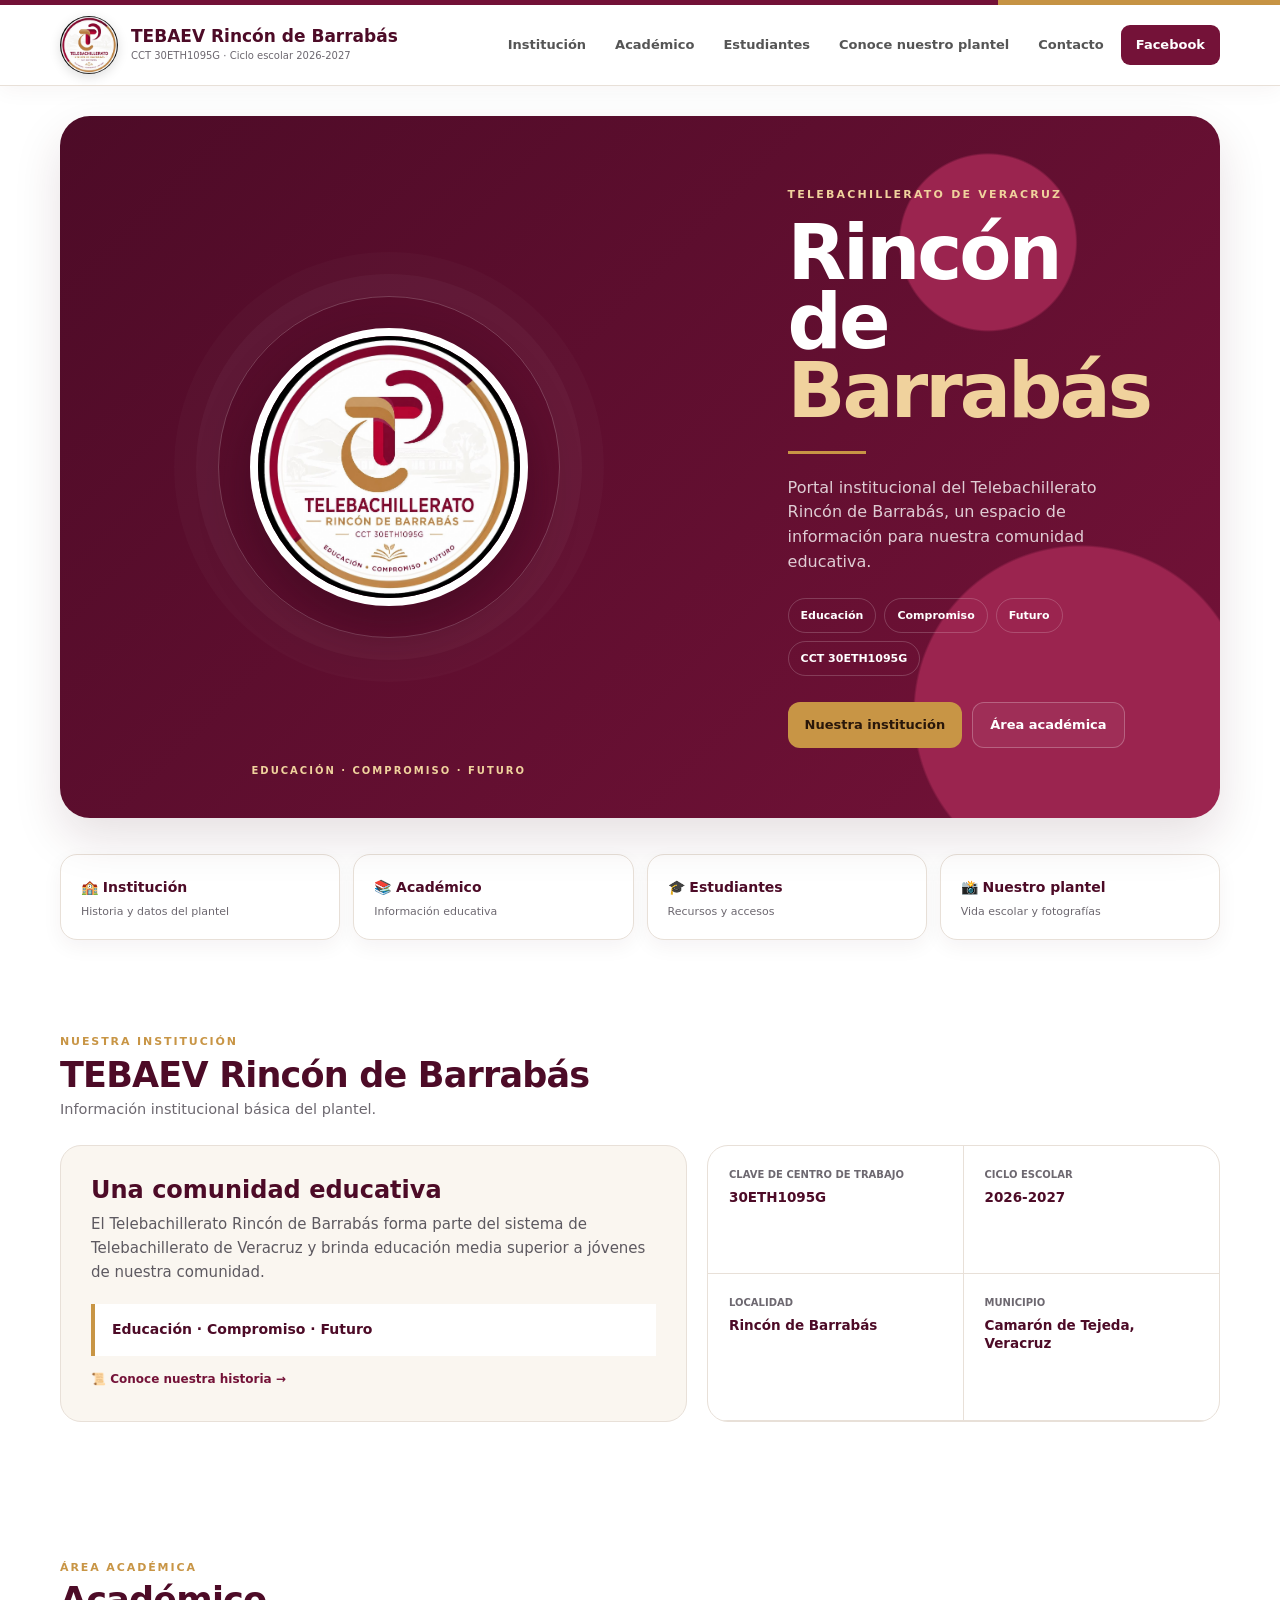
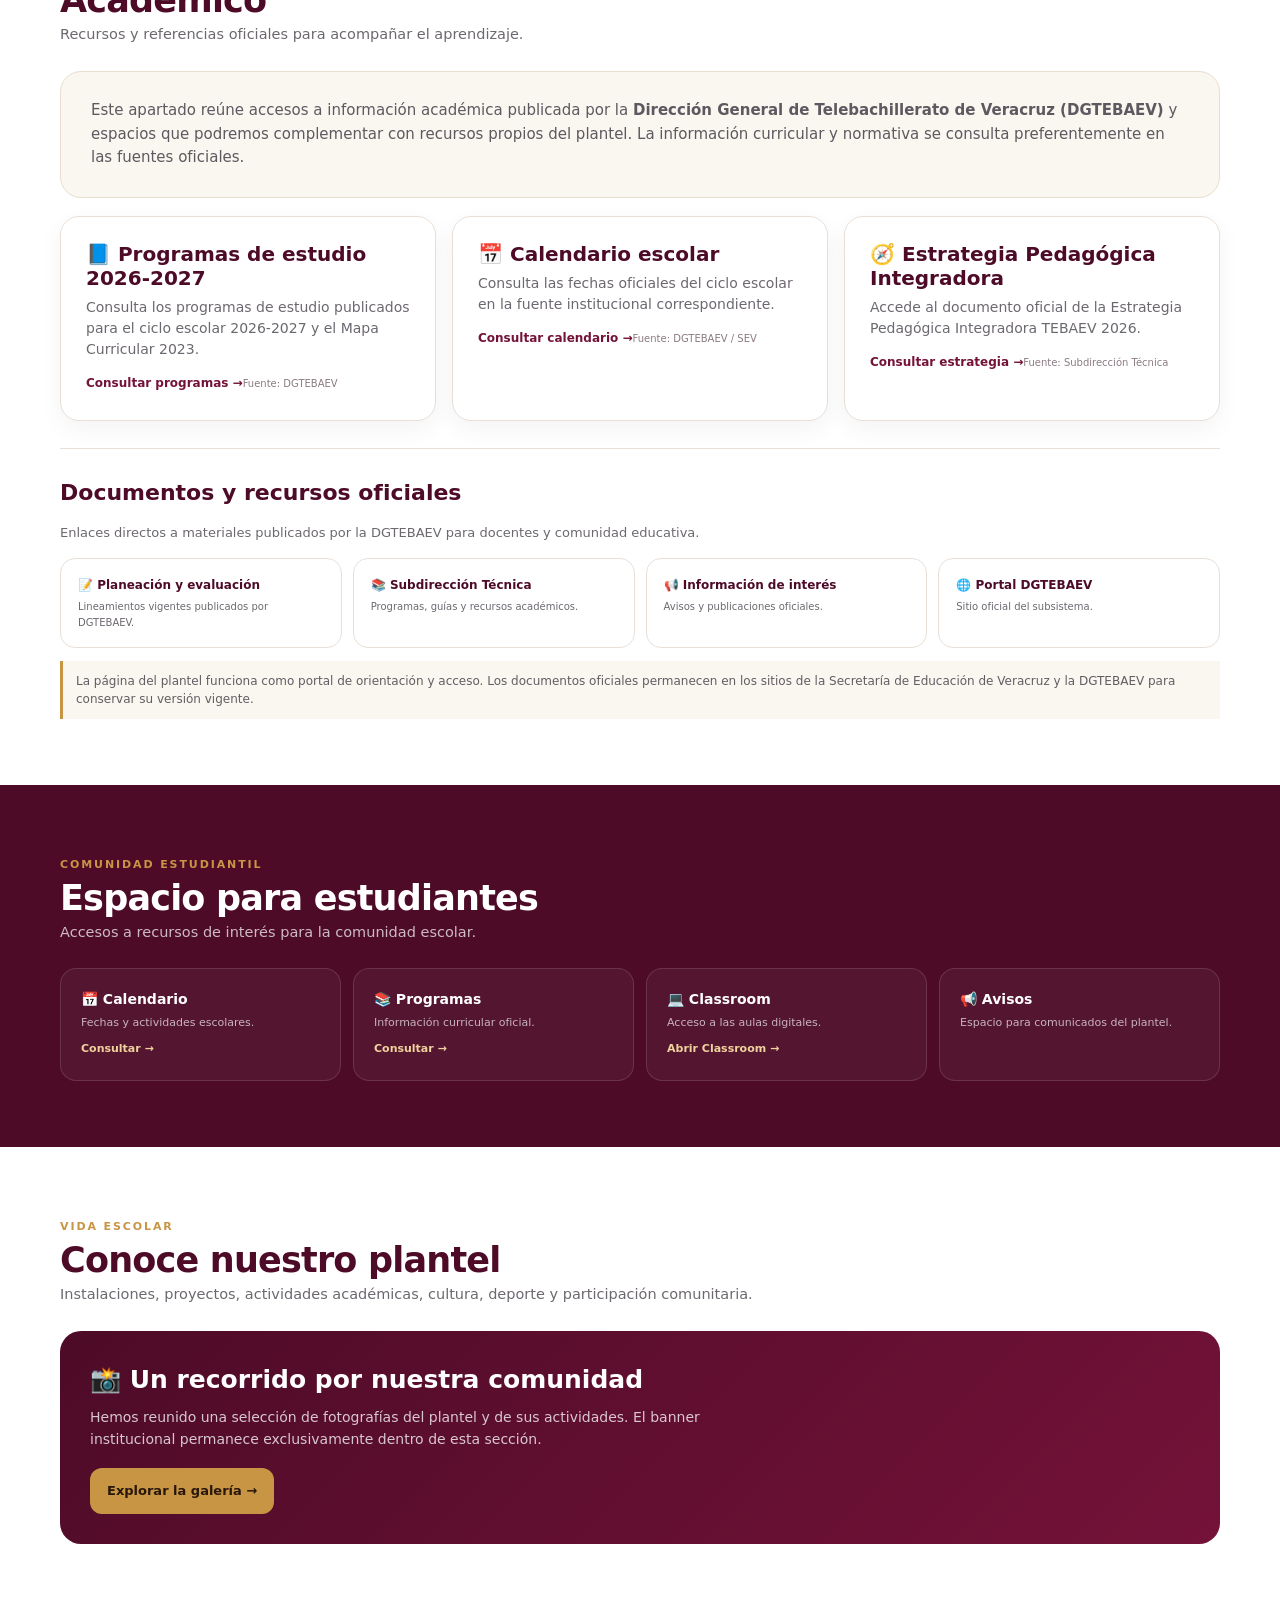
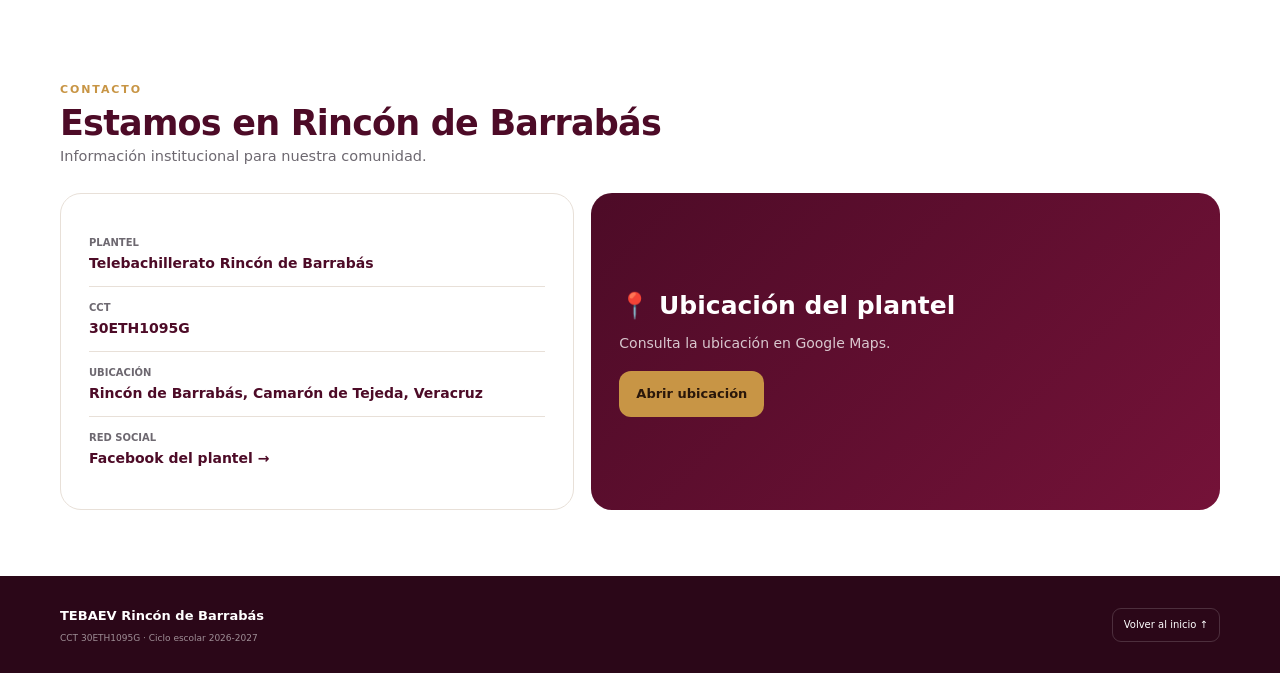
==== index.html @ b9f9675c "Hacer visible y accesible la sección Nuestra historia" ====
<!doctype html><html lang="es"><head><meta charset="utf-8"><meta name="viewport" content="width=device-width,initial-scale=1,viewport-fit=cover"><meta name="theme-color" content="#741238"><meta name="description" content="Portal institucional del Telebachillerato Rincón de Barrabás, CCT 30ETH1095G. Ciclo escolar 2026-2027."><title>TEBAEV Rincón de Barrabás | Portal institucional</title><style>:root{--v:#741238;--v2:#4d0b27;--g:#c89545;--c:#faf6f0;--t:#29262b;--m:#6d6870;--b:#e8e0d8;--s:0 16px 40px rgba(62,12,34,.1)}*{box-sizing:border-box}html{scroll-behavior:smooth}body{margin:0;font-family:system-ui,-apple-system,"Segoe UI",Arial,sans-serif;color:var(--t);line-height:1.55;background:#fff}a{text-decoration:none;color:inherit}.top{height:5px;background:linear-gradient(90deg,var(--v) 0 78%,var(--g) 78%)}.wrap{width:min(1160px,calc(100% - 36px));margin:auto}header{position:sticky;top:0;z-index:20;background:#fffffff7;backdrop-filter:blur(12px);border-bottom:1px solid var(--b)}.nav{min-height:76px;display:flex;align-items:center;justify-content:space-between;gap:18px}.brand{display:flex;align-items:center;gap:12px}.brand img{width:55px;height:55px;border-radius:50%;object-fit:cover;box-shadow:0 3px 12px #0002}.brand strong{display:block;color:var(--v2);font-size:16px}.brand small{display:block;color:var(--m);font-size:9px}.menu{display:flex;gap:4px;align-items:center}.menu a{padding:9px 11px;border-radius:9px;font-size:12px;font-weight:800;color:#555}.menu a:hover{background:#f6eaf0;color:var(--v)}.menu .fb{background:var(--v);color:#fff}.hamb{display:none;border:0;background:#f6eaf0;color:var(--v);border-radius:10px;padding:8px 11px;font-size:21px}.hero{padding:28px 0 20px}.heroBox{min-height:520px;border-radius:28px;overflow:hidden;box-shadow:var(--s);background:radial-gradient(circle at 80% 18%,#9b244f 0 8%,transparent 8.2%),radial-gradient(circle at 88% 85%,#9b244f 0 14%,transparent 14.2%),linear-gradient(135deg,var(--v2),var(--v));position:relative;display:grid;grid-template-columns:1.15fr .85fr}.copy{padding:clamp(34px,6vw,72px);display:flex;flex-direction:column;justify-content:center;color:#fff}.eyebrow{color:#f0d29d;font-size:10px;font-weight:900;letter-spacing:2px;text-transform:uppercase}.copy h1{font-size:clamp(48px,6.5vw,78px);line-height:.9;letter-spacing:-3px;margin:14px 0}.copy h1 span{display:block;color:#f0d29d}.line{width:76px;height:3px;background:var(--g);margin:8px 0 21px}.copy p{max-width:490px;color:#ffffffc9;font-size:15px;margin:0}.meta{display:flex;flex-wrap:wrap;gap:7px;margin-top:22px}.meta span{padding:7px 10px;border:1px solid #ffffff30;border-radius:999px;font-size:10px;font-weight:800}.actions{display:flex;gap:9px;flex-wrap:wrap;margin-top:25px}.btn{display:inline-flex;align-items:center;justify-content:center;min-height:44px;padding:0 15px;border-radius:11px;font-size:12px;font-weight:900}.gold{background:var(--g);color:#29170a}.light{border:1px solid #ffffff40;background:#ffffff0c;color:#fff}.heroMark{display:flex;align-items:center;justify-content:center;position:relative}.heroMark:before{content:"";position:absolute;width:330px;height:330px;border:1px solid #ffffff35;border-radius:50%;box-shadow:0 0 0 22px #ffffff08,0 0 0 44px #ffffff05}.heroMark img{position:relative;width:min(290px,62%);aspect-ratio:1;border-radius:50%;object-fit:cover;box-shadow:0 20px 50px #26041466;border:8px solid #fff}.markText{position:absolute;bottom:45px;right:45px;color:#f0d29d;font-size:9px;font-weight:900;letter-spacing:1.8px;text-transform:uppercase}.quick{padding:12px 0 20px}.quickGrid{display:grid;grid-template-columns:repeat(4,1fr);gap:12px}.quickCard{padding:18px;border:1px solid var(--b);border-radius:16px;background:#fff;box-shadow:0 7px 20px #3c0f230d}.quickCard b{color:var(--v2);font-size:13px}.quickCard p{margin:3px 0 0;color:var(--m);font-size:10px}section.content{padding:62px 0}.kicker{color:var(--g);font-size:10px;font-weight:900;letter-spacing:1.6px;text-transform:uppercase}.head h2{margin:4px 0;color:var(--v2);font-size:32px}.head p{margin:0;color:var(--m);font-size:13px}.institution{display:grid;grid-template-columns:1.1fr .9fr;gap:18px;margin-top:22px}.panel{padding:27px;border:1px solid var(--b);border-radius:20px;background:var(--c)}.panel h3{margin:0 0 8px;color:var(--v2);font-size:22px}.panel p{margin:0;color:#5d5960;font-size:14px}.quote{margin-top:18px;padding:14px 16px;border-left:4px solid var(--g);background:#fff;color:var(--v2);font-weight:800;font-size:13px}.data{display:grid;grid-template-columns:1fr 1fr;background:#fff;border:1px solid var(--b);border-radius:20px;overflow:hidden}.data div{padding:19px;border-bottom:1px solid var(--b)}.data div:nth-child(odd){border-right:1px solid var(--b)}.data small{display:block;color:var(--m);font-size:9px;font-weight:900;text-transform:uppercase}.data strong{display:block;color:var(--v2);font-size:12px;margin-top:4px}.academicIntro{margin-top:22px;padding:24px 27px;border-radius:20px;background:var(--c);border:1px solid #eadfce}.academicIntro p{margin:0;color:#5d5960;font-size:14px}.cards{display:grid;grid-template-columns:repeat(3,1fr);gap:14px;margin-top:16px}.card{padding:23px;border:1px solid var(--b);border-radius:18px;background:#fff;box-shadow:0 8px 25px #3c0f230d}.card h3{margin:0 0 7px;color:var(--v2);font-size:18px}.card p{margin:0;color:var(--m);font-size:13px}.link{display:inline-block;margin-top:13px;color:var(--v);font-size:11px;font-weight:900}.source{display:inline-block;margin-top:9px;color:#8b7a83;font-size:9px}.official{border-top:1px solid var(--b);margin-top:24px;padding-top:24px}.official h3{margin:0;color:var(--v2);font-size:20px}.official p{color:var(--m);font-size:12px}.officialGrid{display:grid;grid-template-columns:repeat(4,1fr);gap:10px;margin-top:14px}.official a{padding:16px;border:1px solid var(--b);border-radius:14px;background:#fff;font-size:11px;font-weight:900;color:var(--v2)}.official a span{display:block;color:var(--m);font-size:9px;font-weight:500;margin-top:4px}.students{background:var(--v2);color:#fff}.students .head h2{color:#fff}.students .head p{color:#ffffffb8}.studentGrid{display:grid;grid-template-columns:repeat(4,1fr);gap:10px;margin-top:22px}.studentCard{padding:18px;border:1px solid #ffffff20;border-radius:15px;background:#ffffff0b}.studentCard strong{display:block;font-size:13px}.studentCard span{display:block;color:#ffffffad;font-size:10px;margin-top:4px}.studentCard a{display:inline-block;margin-top:10px;color:#f0d29d;font-size:10px;font-weight:900}.galleryPreview{margin-top:22px;padding:27px;border-radius:20px;background:linear-gradient(135deg,var(--v2),var(--v));color:#fff}.galleryPreview h3{margin:0 0 8px;font-size:23px}.galleryPreview p{margin:0;color:#ffffffc4;font-size:13px;max-width:680px}.galleryPreview .btn{margin-top:17px}.contact{display:grid;grid-template-columns:.9fr 1.1fr;gap:15px;margin-top:22px}.contactCard{padding:25px;border:1px solid var(--b);border-radius:20px}.row{padding:12px 0;border-bottom:1px solid var(--b)}.row:last-child{border:0}.row small{display:block;color:var(--m);font-size:9px;font-weight:900;text-transform:uppercase}.row strong{display:block;color:var(--v2);font-size:13px;margin-top:3px}.map{padding:25px;border-radius:20px;background:linear-gradient(135deg,var(--v2),var(--v));color:#fff;display:flex;flex-direction:column;justify-content:center}.map h3{margin:0 0 7px;font-size:23px}.map p{margin:0;color:#ffffffc4;font-size:13px}.map .btn{margin-top:17px;align-self:flex-start}.note{margin-top:13px;padding:11px 13px;border-left:3px solid var(--g);background:var(--c);color:#625d63;font-size:11px}footer{background:#2b0718;color:#fff;padding:27px 0}.foot{display:flex;justify-content:space-between;align-items:center}.foot strong{font-size:13px}.foot small{display:block;color:#ffffff8c;font-size:9px;margin-top:4px}.foot a{border:1px solid #ffffff29;border-radius:9px;padding:8px 11px;font-size:10px}@media(max-width:850px){.menu{display:none;position:absolute;left:18px;right:18px;top:70px;flex-direction:column;align-items:stretch;background:#fff;border:1px solid var(--b);border-radius:14px;padding:7px;box-shadow:var(--s)}.menu.open{display:flex}.menu .fb{text-align:center}.hamb{display:block}.heroBox{grid-template-columns:1fr}.heroMark{min-height:210px;order:-1}.heroMark:before{width:210px;height:210px}.heroMark img{width:145px;border-width:6px}.markText{bottom:14px;right:24px}.copy{min-height:350px}.quickGrid{grid-template-columns:1fr 1fr}.institution,.contact{grid-template-columns:1fr}.cards{grid-template-columns:1fr 1fr}.officialGrid{grid-template-columns:1fr 1fr}.studentGrid{grid-template-columns:1fr 1fr}}@media(max-width:600px){.wrap{width:calc(100% - 24px)}.nav{min-height:64px}.brand{gap:9px}.brand img{width:42px;height:42px}.brand strong{font-size:13px}.brand small{font-size:8px}.hamb{padding:7px 10px;font-size:20px}.hero{padding:14px 0 12px}.heroBox{min-height:0;border-radius:19px;display:flex;flex-direction:column}.heroMark{min-height:178px;flex:0 0 178px}.heroMark:before{width:165px;height:165px;box-shadow:0 0 0 14px #ffffff08,0 0 0 28px #ffffff05}.heroMark img{width:125px;border-width:5px;box-shadow:0 12px 30px #26041466}.markText{bottom:10px;right:0;left:0;text-align:center;font-size:8px;letter-spacing:1.5px}.copy{padding:25px 22px 24px;min-height:0}.eyebrow{font-size:8px;letter-spacing:1.5px}.copy h1{font-size:40px;line-height:.92;letter-spacing:-1.8px;margin:10px 0 12px}.line{width:62px;height:2px;margin:4px 0 15px}.copy p{font-size:12px;line-height:1.55}.meta{gap:6px;margin-top:15px}.meta span{padding:6px 8px;font-size:9px}.actions{display:grid;grid-template-columns:1fr 1fr;gap:7px;margin-top:17px}.btn{min-height:40px;padding:0 9px;font-size:10px;text-align:center}.quick{padding:10px 0 16px}.quickGrid{grid-template-columns:1fr 1fr;gap:8px}.quickCard{padding:13px 11px;border-radius:13px}.quickCard b{font-size:11px}.quickCard p{font-size:9px}.head h2{font-size:27px;line-height:1.1}.head p{font-size:12px}.content{padding:42px 0!important}.panel{padding:21px}.data{grid-template-columns:1fr}.data div{padding:14px}.data div:nth-child(odd){border-right:0}.cards,.officialGrid,.studentGrid{grid-template-columns:1fr}.card{padding:19px}.official{margin-top:20px;padding-top:20px}.official a{padding:14px}.galleryPreview,.map{padding:21px}.galleryPreview h3,.map h3{font-size:20px}.contactCard{padding:20px}.foot{display:block;text-align:center}.foot a{display:inline-block;margin-top:12px}.note{font-size:10px}}@media(max-width:370px){.copy h1{font-size:36px}.heroMark{min-height:165px;flex-basis:165px}.heroMark img{width:115px}.actions{grid-template-columns:1fr}.quickGrid{grid-template-columns:1fr}.brand strong{font-size:12px}}</style><link rel="stylesheet" href="./assets/mobile-home.css?v=20260827"></head><body><div class="top"></div><header><div class="wrap nav"><a class="brand" href="#inicio"><img src="./Logo%20Tebaev%20RdB.jpg" alt="Logotipo del TEBAEV Rincón de Barrabás"><div><strong>TEBAEV Rincón de Barrabás</strong><small>CCT 30ETH1095G · Ciclo escolar 2026-2027</small></div></a><button class="hamb" id="hamb" aria-label="Abrir menú" aria-expanded="false">☰</button><nav class="menu" id="menu"><a href="./institucion.html">Institución</a><a href="#academico">Académico</a><a href="#estudiantes">Estudiantes</a><a href="./conoce.html">Conoce nuestro plantel</a><a href="#contacto">Contacto</a><a class="fb" href="https://www.facebook.com/profile.php?id=100013613138056" target="_blank" rel="noopener">Facebook</a></nav></div></header><main id="inicio"><section class="hero"><div class="wrap"><div class="heroBox"><div class="heroMark"><img src="./Logo%20Tebaev%20RdB.jpg" alt="Logotipo del Telebachillerato Rincón de Barrabás"><div class="markText">Educación · Compromiso · Futuro</div></div><div class="copy"><div class="eyebrow">Telebachillerato de Veracruz</div><h1>Rincón de <span>Barrabás</span></h1><div class="line"></div><p>Portal institucional del Telebachillerato Rincón de Barrabás, un espacio de información para nuestra comunidad educativa.</p><div class="meta"><span>Educación</span><span>Compromiso</span><span>Futuro</span><span>CCT 30ETH1095G</span></div><div class="actions"><a class="btn gold" href="./institucion.html">Nuestra institución</a><a class="btn light" href="#academico">Área académica</a></div></div></div></div></section><section class="quick"><div class="wrap"><div class="quickGrid"><a class="quickCard" href="./institucion.html"><b>🏫 Institución</b><p>Historia y datos del plantel</p></a><a class="quickCard" href="#academico"><b>📚 Académico</b><p>Información educativa</p></a><a class="quickCard" href="#estudiantes"><b>🎓 Estudiantes</b><p>Recursos y accesos</p></a><a class="quickCard" href="./conoce.html"><b>📸 Nuestro plantel</b><p>Vida escolar y fotografías</p></a></div></div></section><section class="content" id="institucion"><div class="wrap"><div class="head"><span class="kicker">Nuestra institución</span><h2>TEBAEV Rincón de Barrabás</h2><p>Información institucional básica del plantel.</p></div><div class="institution"><div class="panel"><h3>Una comunidad educativa</h3><p>El Telebachillerato Rincón de Barrabás forma parte del sistema de Telebachillerato de Veracruz y brinda educación media superior a jóvenes de nuestra comunidad.</p><div class="quote">Educación · Compromiso · Futuro</div><a class="link" href="./historia.html">📜 Conoce nuestra historia →</a></div><div class="data"><div><small>Clave de centro de trabajo</small><strong>30ETH1095G</strong></div><div><small>Ciclo escolar</small><strong>2026-2027</strong></div><div><small>Localidad</small><strong>Rincón de Barrabás</strong></div><div><small>Municipio</small><strong>Camarón de Tejeda, Veracruz</strong></div></div></div></div></section><section class="content" id="academico"><div class="wrap"><div class="head"><span class="kicker">Área académica</span><h2>Académico</h2><p>Recursos y referencias oficiales para acompañar el aprendizaje.</p></div><div class="academicIntro"><p>Este apartado reúne accesos a información académica publicada por la <strong>Dirección General de Telebachillerato de Veracruz (DGTEBAEV)</strong> y espacios que podremos complementar con recursos propios del plantel. La información curricular y normativa se consulta preferentemente en las fuentes oficiales.</p></div><div class="cards"><article class="card"><h3>📘 Programas de estudio 2026-2027</h3><p>Consulta los programas de estudio publicados para el ciclo escolar 2026-2027 y el Mapa Curricular 2023.</p><a class="link" href="https://www.sev.gob.mx/tebaev/programas/" target="_blank" rel="noopener">Consultar programas →</a><small class="source">Fuente: DGTEBAEV</small></article><article class="card"><h3>📅 Calendario escolar</h3><p>Consulta las fechas oficiales del ciclo escolar en la fuente institucional correspondiente.</p><a class="link" href="https://www.sev.gob.mx/tebaev/de_interes/calendario-escolar/" target="_blank" rel="noopener">Consultar calendario →</a><small class="source">Fuente: DGTEBAEV / SEV</small></article><article class="card"><h3>🧭 Estrategia Pedagógica Integradora</h3><p>Accede al documento oficial de la Estrategia Pedagógica Integradora TEBAEV 2026.</p><a class="link" href="https://www.sev.gob.mx/tebaev/estrategia-integradora-tebaev2026/" target="_blank" rel="noopener">Consultar estrategia →</a><small class="source">Fuente: Subdirección Técnica</small></article></div><div class="official"><h3>Documentos y recursos oficiales</h3><p>Enlaces directos a materiales publicados por la DGTEBAEV para docentes y comunidad educativa.</p><div class="officialGrid"><a href="https://www.sev.gob.mx/tebaev/lineamientos-para-la-planeacion-didactica-y-la-evaluacion-del-aprendizaje/" target="_blank" rel="noopener">📝 Planeación y evaluación<span>Lineamientos vigentes publicados por DGTEBAEV.</span></a><a href="https://www.sev.gob.mx/tebaev/category/subdirecciones/subtecnica/" target="_blank" rel="noopener">📚 Subdirección Técnica<span>Programas, guías y recursos académicos.</span></a><a href="https://www.sev.gob.mx/tebaev/de_interes/" target="_blank" rel="noopener">📢 Información de interés<span>Avisos y publicaciones oficiales.</span></a><a href="https://www.sev.gob.mx/tebaev/" target="_blank" rel="noopener">🌐 Portal DGTEBAEV<span>Sitio oficial del subsistema.</span></a></div></div><div class="note">La página del plantel funciona como portal de orientación y acceso. Los documentos oficiales permanecen en los sitios de la Secretaría de Educación de Veracruz y la DGTEBAEV para conservar su versión vigente.</div></div></section><section class="content students" id="estudiantes"><div class="wrap"><div class="head"><span class="kicker">Comunidad estudiantil</span><h2>Espacio para estudiantes</h2><p>Accesos a recursos de interés para la comunidad escolar.</p></div><div class="studentGrid"><div class="studentCard"><strong>📅 Calendario</strong><span>Fechas y actividades escolares.</span><a href="https://www.sev.gob.mx/tebaev/de_interes/calendario-escolar/" target="_blank" rel="noopener">Consultar →</a></div><div class="studentCard"><strong>📚 Programas</strong><span>Información curricular oficial.</span><a href="https://www.sev.gob.mx/tebaev/programas/" target="_blank" rel="noopener">Consultar →</a></div><div class="studentCard"><strong>💻 Classroom</strong><span>Acceso a las aulas digitales.</span><a href="https://classroom.google.com/" target="_blank" rel="noopener">Abrir Classroom →</a></div><div class="studentCard"><strong>📢 Avisos</strong><span>Espacio para comunicados del plantel.</span></div></div></div></section><section class="content" id="galeria"><div class="wrap"><div class="head"><span class="kicker">Vida escolar</span><h2>Conoce nuestro plantel</h2><p>Instalaciones, proyectos, actividades académicas, cultura, deporte y participación comunitaria.</p></div><div class="galleryPreview"><h3>📸 Un recorrido por nuestra comunidad</h3><p>Hemos reunido una selección de fotografías del plantel y de sus actividades. El banner institucional permanece exclusivamente dentro de esta sección.</p><a class="btn gold" href="./conoce.html">Explorar la galería →</a></div></div></section><section class="content" id="contacto"><div class="wrap"><div class="head"><span class="kicker">Contacto</span><h2>Estamos en Rincón de Barrabás</h2><p>Información institucional para nuestra comunidad.</p></div><div class="contact"><div class="contactCard"><div class="row"><small>Plantel</small><strong>Telebachillerato Rincón de Barrabás</strong></div><div class="row"><small>CCT</small><strong>30ETH1095G</strong></div><div class="row"><small>Ubicación</small><strong>Rincón de Barrabás, Camarón de Tejeda, Veracruz</strong></div><div class="row"><small>Red social</small><strong><a href="https://www.facebook.com/profile.php?id=100013613138056" target="_blank" rel="noopener">Facebook del plantel →</a></strong></div></div><div class="map"><h3>📍 Ubicación del plantel</h3><p>Consulta la ubicación en Google Maps.</p><a class="btn gold" href="https://www.google.com/maps/search/?api=1&query=Telebachillerato%20Rincon%20de%20Barrabas%20Camar%C3%B3n%20de%20Tejeda%20Veracruz" target="_blank" rel="noopener">Abrir ubicación</a></div></div></div></section></main><footer><div class="wrap foot"><div><strong>TEBAEV Rincón de Barrabás</strong><small>CCT 30ETH1095G · Ciclo escolar 2026-2027</small></div><a href="#inicio">Volver al inicio ↑</a></div></footer><script>const h=document.getElementById('hamb'),m=document.getElementById('menu');h.addEventListener('click',()=>{m.classList.toggle('open');h.setAttribute('aria-expanded',m.classList.contains('open'))});document.querySelectorAll('.menu a').forEach(a=>a.addEventListener('click',()=>{m.classList.remove('open');h.setAttribute('aria-expanded','false')}));</script></body></html>
---- assets/mobile-home.css ----
/* TEBAEV Rincón de Barrabás · Premium responsive refinement v3 */
/* Desktop: stronger hierarchy, balanced proportions and centered institutional motto */
@media (min-width:601px){
  body{-webkit-font-smoothing:antialiased}
  header{box-shadow:0 5px 20px rgba(62,12,34,.045)}
  .nav{min-height:80px!important}.brand{gap:13px!important}.brand img{width:58px!important;height:58px!important}.brand strong{font-size:17px!important;line-height:1.15}.brand small{font-size:10px!important;line-height:1.25;margin-top:3px}
  .menu{gap:5px!important}.menu a{padding:10px 12px!important;font-size:13px!important}.menu .fb{padding-left:15px!important;padding-right:15px!important}
  .hero{padding:30px 0 22px!important}.heroBox{min-height:520px!important;border-radius:30px!important;box-shadow:0 20px 48px rgba(62,12,34,.13)!important;grid-template-columns:1.18fr .82fr!important}
  .heroMark{order:0!important}.heroMark:before{width:340px!important;height:340px!important}.heroMark img{width:min(278px,59%)!important;border-width:8px!important}.markText{left:0!important;right:0!important;bottom:39px!important;text-align:center!important;font-size:10px!important;letter-spacing:2px!important;color:#f0d29d!important}
  .copy{padding:clamp(38px,5.5vw,70px)!important}.eyebrow{font-size:11px!important;letter-spacing:2.2px!important}.copy h1{font-size:clamp(52px,6.2vw,76px)!important;line-height:.91!important;letter-spacing:-3px!important;margin:15px 0 17px!important}.line{width:78px!important;height:3px!important;margin:8px 0 22px!important}.copy p{max-width:510px!important;font-size:16px!important;line-height:1.55!important}.meta{gap:8px!important;margin-top:23px!important}.meta span{padding:8px 12px!important;font-size:11px!important}.actions{gap:10px!important;margin-top:26px!important}.btn{min-height:46px!important;padding:0 17px!important;font-size:13px!important;border-radius:12px!important}
  .quick{padding:14px 0 22px!important}.quickGrid{gap:13px!important}.quickCard{padding:20px!important;border-radius:17px!important}.quickCard b{font-size:14px!important;line-height:1.25!important}.quickCard p{font-size:11px!important;line-height:1.4!important;margin-top:4px!important}
  section.content,.content{padding:66px 0!important}.kicker{font-size:11px!important;letter-spacing:1.9px!important}.head h2{font-size:35px!important;line-height:1.08!important;letter-spacing:-.8px!important}.head p{font-size:14.5px!important;line-height:1.5!important}
  .institution{gap:20px!important;margin-top:25px!important}.panel{padding:30px!important;border-radius:21px!important}.panel h3{font-size:24px!important;line-height:1.2!important}.panel p{font-size:15px!important;line-height:1.58!important}.quote{margin-top:20px!important;padding:15px 17px!important;font-size:14px!important}
  .data{border-radius:21px!important}.data div{padding:21px!important}.data small{font-size:10px!important}.data strong{font-size:13.5px!important;margin-top:5px!important;line-height:1.35!important}
  .academicIntro{margin-top:25px!important;padding:27px 30px!important;border-radius:21px!important}.academicIntro p{font-size:15px!important;line-height:1.58!important}.cards{gap:16px!important;margin-top:18px!important}.card{padding:25px!important;border-radius:19px!important}.card h3{font-size:20px!important;line-height:1.2!important}.card p{font-size:14px!important;line-height:1.5!important}.link{font-size:12px!important;margin-top:14px!important}.source{font-size:10px!important}
  .official{margin-top:27px!important;padding-top:27px!important}.official h3{font-size:22px!important}.official p{font-size:13px!important;line-height:1.5!important}.officialGrid{gap:11px!important;margin-top:16px!important}.official a{padding:17px!important;font-size:12px!important;border-radius:15px!important}.official a span{font-size:10px!important}
  .students{padding-top:0!important;padding-bottom:32px!important}.students .head h2{font-size:35px!important}.students .head p{font-size:14.5px!important}.studentGrid{gap:12px!important;margin-top:25px!important}.studentCard{padding:20px!important;border-radius:16px!important}.studentCard strong{font-size:14px!important}.studentCard span{font-size:11px!important;line-height:1.4!important}.studentCard a{font-size:11px!important}
  .galleryPreview{margin-top:25px!important;padding:30px!important;border-radius:21px!important}.galleryPreview h3{font-size:25px!important}.galleryPreview p{font-size:14px!important;line-height:1.55!important}.contact{gap:17px!important;margin-top:25px!important}.contactCard{padding:28px!important;border-radius:21px!important}.row{padding:13px 0!important}.row small{font-size:10px!important}.row strong{font-size:14px!important;line-height:1.4!important}.map{padding:28px!important;border-radius:21px!important}.map h3{font-size:25px!important}.map p{font-size:14px!important;line-height:1.5!important}.note{font-size:12px!important;line-height:1.5!important}
}

/* Mobile: preserve the refined layout while making every text tier comfortably readable */
@media (max-width:600px){
  body{background:linear-gradient(180deg,#fff 0,#fbf8f5 48%,#f8f3ef 100%);-webkit-font-smoothing:antialiased}
  .top{height:3px;background:linear-gradient(90deg,#4d0b27 0 68%,#c89545 68% 100%)}
  header{background:rgba(255,255,255,.97)!important;backdrop-filter:blur(18px);-webkit-backdrop-filter:blur(18px);box-shadow:0 5px 20px rgba(62,12,34,.06);border-bottom:1px solid #e8e0d8!important}
  .nav{min-height:64px!important}.brand{gap:10px!important;min-width:0}.brand img{width:42px!important;height:42px!important;border:1px solid rgba(200,149,69,.42);box-shadow:0 3px 10px rgba(62,12,34,.12)!important}.brand strong{font-size:14.5px!important;line-height:1.12;letter-spacing:-.2px;white-space:nowrap}.brand small{font-size:9.2px!important;line-height:1.2;margin-top:3px;white-space:nowrap}
  .hamb{width:42px;height:42px;padding:0!important;display:flex!important;align-items:center;justify-content:center;font-size:20px!important;border-radius:12px!important;background:#f8edf2!important;color:#741238!important;border:1px solid #f0dce5!important;box-shadow:0 4px 12px rgba(62,12,34,.07)}
  .menu{top:70px!important;left:11px!important;right:11px!important;border:1px solid #eadde3!important;border-radius:16px!important;padding:7px!important;background:rgba(255,255,255,.99)!important;box-shadow:0 18px 48px rgba(62,12,34,.15)!important}.menu a{padding:12px!important;font-size:13px!important;border-radius:11px!important}
  .hero{padding:14px 0 10px!important}.heroBox{border-radius:22px!important;overflow:hidden;box-shadow:0 17px 40px rgba(62,12,34,.15)!important;background:radial-gradient(circle at 91% 17%,rgba(180,44,92,.72) 0 9.5%,transparent 9.7%),radial-gradient(circle at 82% 92%,rgba(180,44,92,.5) 0 17%,transparent 17.2%),linear-gradient(150deg,#470922 0%,#68102f 46%,#741238 100%)!important}
  .heroMark{min-height:178px!important;flex:0 0 178px!important}.heroMark:before{width:165px!important;height:165px!important;border-color:rgba(255,255,255,.2)!important;box-shadow:0 0 0 14px rgba(255,255,255,.05),0 0 0 28px rgba(255,255,255,.025)!important}.heroMark img{width:125px!important;border:5px solid rgba(255,255,255,.96)!important;box-shadow:0 12px 30px rgba(23,2,12,.38),0 0 0 1px rgba(200,149,69,.32)!important}.markText{bottom:10px!important;left:0!important;right:0!important;text-align:center!important;font-size:8px!important;letter-spacing:1.5px!important;color:#f3d59f!important}
  .copy{padding:24px 20px 22px!important}.eyebrow{font-size:9px!important;letter-spacing:1.55px!important}.copy h1{font-size:40px!important;line-height:.93!important;letter-spacing:-1.8px!important;margin:10px 0 12px!important}.copy h1 span{color:#f0cc8e!important}.line{width:62px!important;height:2px!important;margin:4px 0 15px!important;background:#d8aa5b!important}.copy p{font-size:13.2px!important;line-height:1.52!important;color:rgba(255,255,255,.86)!important}.meta{gap:6px!important;margin-top:15px!important}.meta span{padding:6px 9px!important;font-size:9.4px!important}.actions{grid-template-columns:1fr 1fr!important;gap:8px!important;margin-top:17px!important}.btn{min-height:42px!important;padding:0 9px!important;font-size:10.5px!important;border-radius:10px!important}
  .quick{padding:10px 0 18px!important}.quickGrid{gap:9px!important}.quickCard{height:102px!important;padding:14px!important;border-radius:15px!important;background:rgba(255,255,255,.97)!important;border:1px solid #e5ddd7!important;box-shadow:0 7px 20px rgba(62,12,34,.06)!important}.quickCard:before{width:3px!important;background:linear-gradient(180deg,#741238,#c89545)!important}.quickCard b{font-size:13px!important;line-height:1.2!important;color:#5c102f!important}.quickCard p{font-size:10.5px!important;line-height:1.35!important;margin-top:5px!important;color:#777078!important}
  section.content,.content{padding:34px 0 28px!important}.head h2{font-size:28px!important;line-height:1.08!important;letter-spacing:-.6px!important}.head p{font-size:13.2px!important;line-height:1.5!important}.kicker{font-size:9px!important;letter-spacing:1.55px!important;color:#b4843c!important}
  .institution{gap:12px!important;margin-top:18px!important}.panel,.academicIntro,.card,.contactCard{border-radius:18px!important;border-color:#e9dfd8!important;box-shadow:0 7px 21px rgba(62,12,34,.05)!important}.panel{padding:21px!important}.panel h3{font-size:21px!important;line-height:1.2!important}.panel p,.academicIntro p,.card p,.map p{font-size:13.5px!important;line-height:1.52!important}.quote{font-size:12.5px!important;padding:13px 14px!important;border-radius:0 11px 11px 0!important}
  .data{grid-template-columns:1fr!important;border-radius:18px!important;box-shadow:0 7px 21px rgba(62,12,34,.05)!important}.data div{padding:14px 15px!important}.data div:nth-child(odd){border-right:0!important}.data small{font-size:9px!important;letter-spacing:.25px}.data strong{font-size:12.5px!important;line-height:1.35!important}
  .academicIntro{padding:20px!important}.cards{grid-template-columns:1fr!important;gap:10px!important;margin-top:15px!important}.card{padding:19px!important}.card h3{font-size:18px!important;line-height:1.2!important}.link{font-size:11px!important;margin-top:12px!important}.source{font-size:9px!important}
  .official{margin-top:19px!important;padding-top:19px!important}.official h3{font-size:20px!important}.official p{font-size:12.5px!important;line-height:1.45!important}.officialGrid{grid-template-columns:1fr!important;gap:9px!important}.official a{padding:14px!important;font-size:11px!important}.official a span{font-size:9px!important}
  .students{padding-top:0!important;padding-bottom:28px!important}.students .head h2{font-size:28px!important}.studentGrid{grid-template-columns:1fr!important;gap:10px!important;margin-top:18px!important}.studentCard{padding:16px!important;border-radius:14px!important;min-height:0!important;background:rgba(255,255,255,.045)!important;border-color:rgba(255,255,255,.2)!important}.studentCard strong{font-size:14px!important;line-height:1.2!important}.studentCard span{font-size:11px!important;line-height:1.4!important}.studentCard a{font-size:11px!important}
  .galleryPreview,.map{padding:20px!important;border-radius:17px!important}.galleryPreview h3,.map h3{font-size:21px!important;line-height:1.18!important}.galleryPreview p{font-size:13px!important;line-height:1.5!important}
  .contact{grid-template-columns:1fr!important;gap:10px!important}.contactCard{padding:19px!important}.row{padding:10px 0!important}.row small{font-size:9px!important}.row strong{font-size:12.5px!important;line-height:1.35!important}.note{font-size:11px!important;line-height:1.45!important}
  footer{padding:23px 0!important}.foot{display:block;text-align:center}.foot strong{font-size:13px!important}.foot small{font-size:9px!important}.foot a{font-size:10px!important;padding:9px 11px!important;display:inline-block;margin-top:12px}
}
@media(max-width:370px){
  .brand strong{font-size:13.5px!important}.brand small{font-size:8.5px!important}.heroMark{min-height:166px!important;flex-basis:166px!important}.heroMark img{width:116px!important}.copy{padding:22px 18px 20px!important}.copy h1{font-size:37px!important}.copy p{font-size:12.7px!important}.quickCard{height:98px!important}.quickCard b{font-size:12.5px!important}.quickCard p{font-size:10px!important}.head h2{font-size:26px!important}.head p{font-size:12.7px!important}.panel h3{font-size:20px!important}.panel p,.academicIntro p,.card p,.map p{font-size:13px!important}.card h3{font-size:17.5px!important}.students .head h2{font-size:26px!important}
}
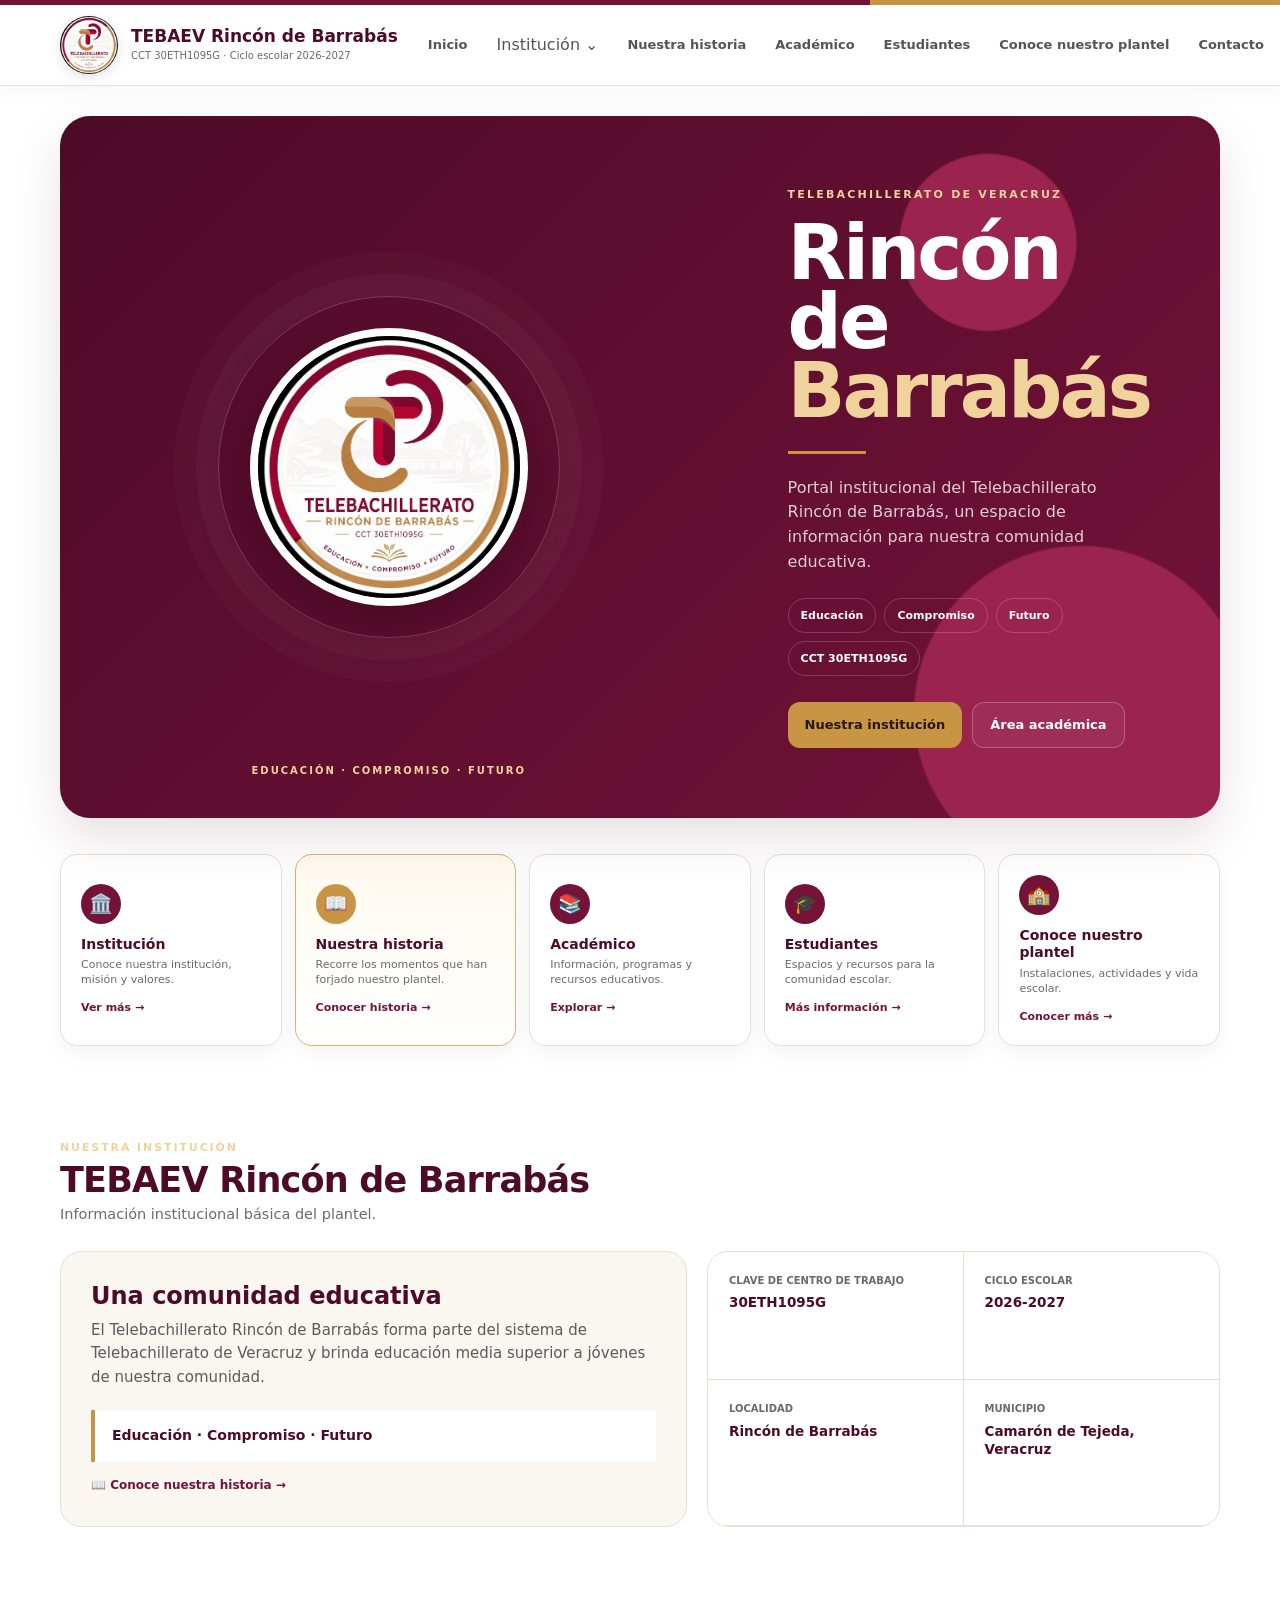
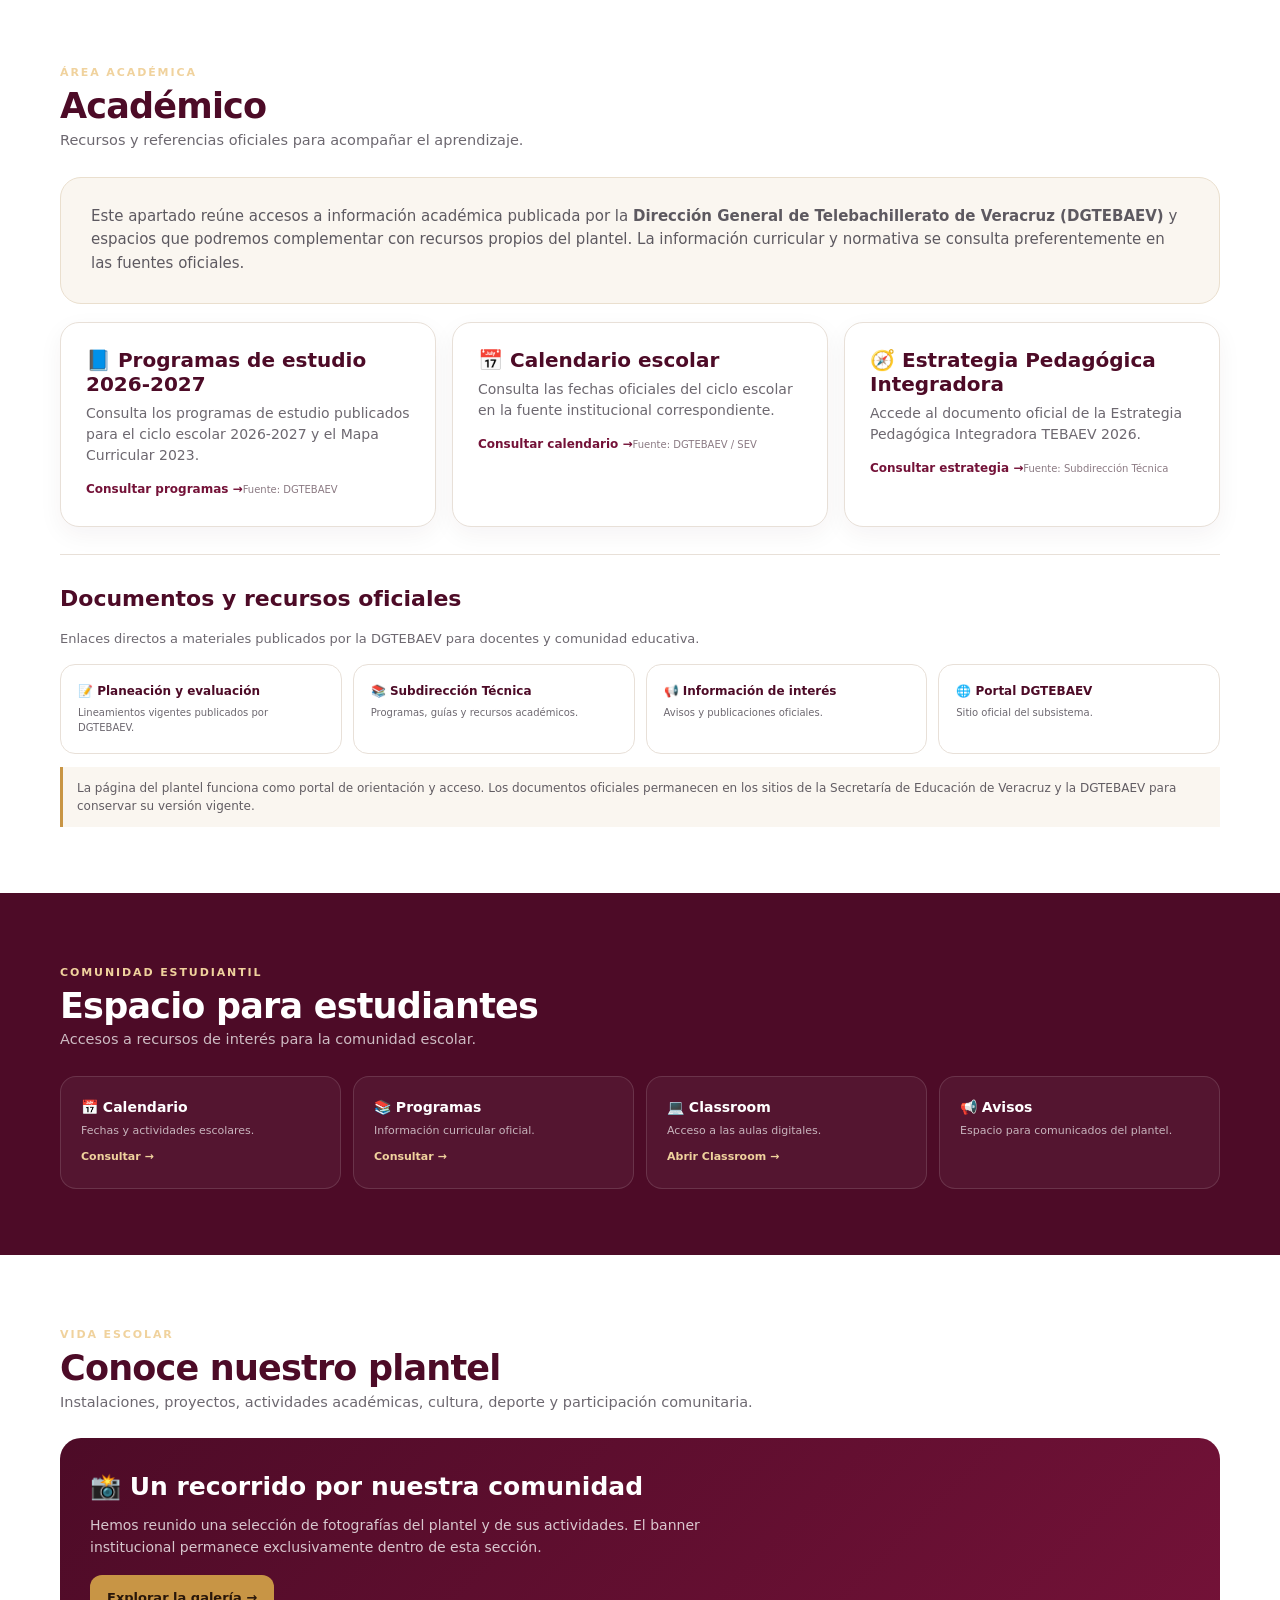
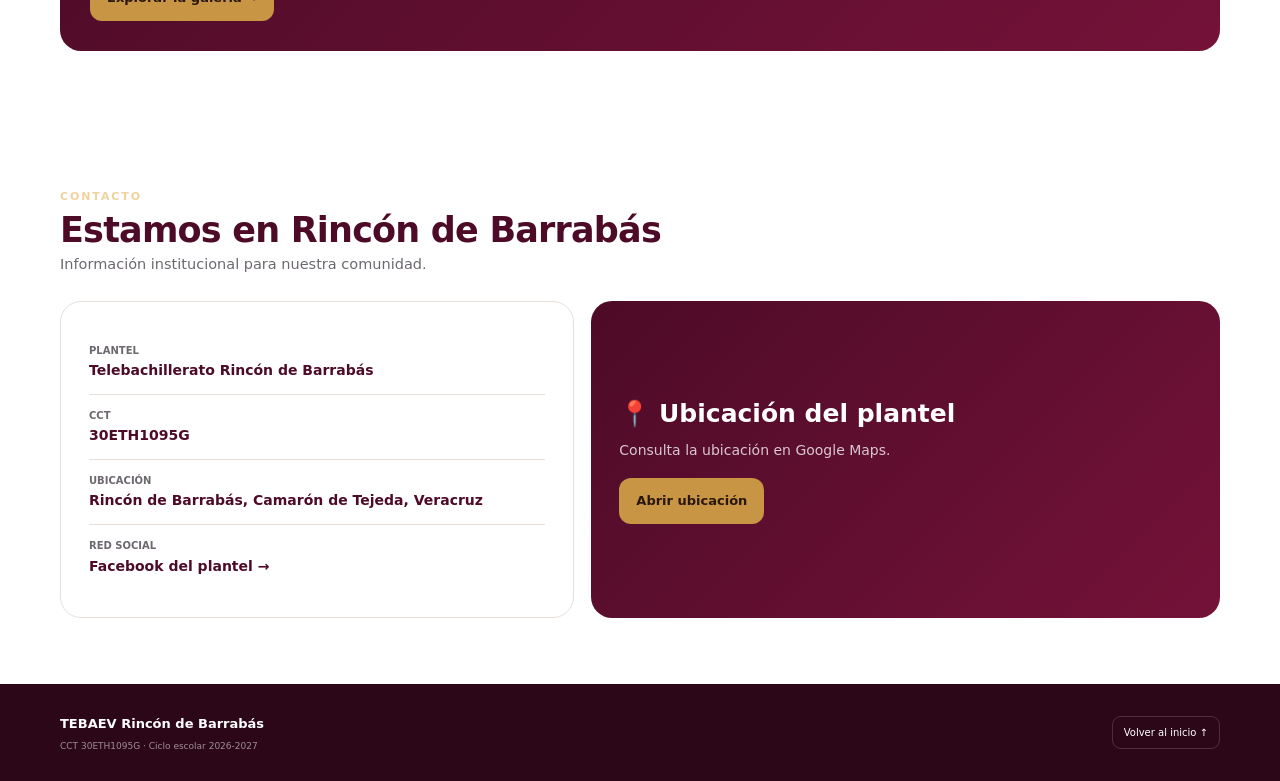
==== commit 415475bb: "Integrar Nuestra historia y mejorar navegación" ====
--- a/index.html
+++ b/index.html
@@ -1 +1 @@
-<!doctype html><html lang="es"><head><meta charset="utf-8"><meta name="viewport" content="width=device-width,initial-scale=1,viewport-fit=cover"><meta name="theme-color" content="#741238"><meta name="description" content="Portal institucional del Telebachillerato Rincón de Barrabás, CCT 30ETH1095G. Ciclo escolar 2026-2027."><title>TEBAEV Rincón de Barrabás | Portal institucional</title><style>:root{--v:#741238;--v2:#4d0b27;--g:#c89545;--c:#faf6f0;--t:#29262b;--m:#6d6870;--b:#e8e0d8;--s:0 16px 40px rgba(62,12,34,.1)}*{box-sizing:border-box}html{scroll-behavior:smooth}body{margin:0;font-family:system-ui,-apple-system,"Segoe UI",Arial,sans-serif;color:var(--t);line-height:1.55;background:#fff}a{text-decoration:none;color:inherit}.top{height:5px;background:linear-gradient(90deg,var(--v) 0 78%,var(--g) 78%)}.wrap{width:min(1160px,calc(100% - 36px));margin:auto}header{position:sticky;top:0;z-index:20;background:#fffffff7;backdrop-filter:blur(12px);border-bottom:1px solid var(--b)}.nav{min-height:76px;display:flex;align-items:center;justify-content:space-between;gap:18px}.brand{display:flex;align-items:center;gap:12px}.brand img{width:55px;height:55px;border-radius:50%;object-fit:cover;box-shadow:0 3px 12px #0002}.brand strong{display:block;color:var(--v2);font-size:16px}.brand small{display:block;color:var(--m);font-size:9px}.menu{display:flex;gap:4px;align-items:center}.menu a{padding:9px 11px;border-radius:9px;font-size:12px;font-weight:800;color:#555}.menu a:hover{background:#f6eaf0;color:var(--v)}.menu .fb{background:var(--v);color:#fff}.hamb{display:none;border:0;background:#f6eaf0;color:var(--v);border-radius:10px;padding:8px 11px;font-size:21px}.hero{padding:28px 0 20px}.heroBox{min-height:520px;border-radius:28px;overflow:hidden;box-shadow:var(--s);background:radial-gradient(circle at 80% 18%,#9b244f 0 8%,transparent 8.2%),radial-gradient(circle at 88% 85%,#9b244f 0 14%,transparent 14.2%),linear-gradient(135deg,var(--v2),var(--v));position:relative;display:grid;grid-template-columns:1.15fr .85fr}.copy{padding:clamp(34px,6vw,72px);display:flex;flex-direction:column;justify-content:center;color:#fff}.eyebrow{color:#f0d29d;font-size:10px;font-weight:900;letter-spacing:2px;text-transform:uppercase}.copy h1{font-size:clamp(48px,6.5vw,78px);line-height:.9;letter-spacing:-3px;margin:14px 0}.copy h1 span{display:block;color:#f0d29d}.line{width:76px;height:3px;background:var(--g);margin:8px 0 21px}.copy p{max-width:490px;color:#ffffffc9;font-size:15px;margin:0}.meta{display:flex;flex-wrap:wrap;gap:7px;margin-top:22px}.meta span{padding:7px 10px;border:1px solid #ffffff30;border-radius:999px;font-size:10px;font-weight:800}.actions{display:flex;gap:9px;flex-wrap:wrap;margin-top:25px}.btn{display:inline-flex;align-items:center;justify-content:center;min-height:44px;padding:0 15px;border-radius:11px;font-size:12px;font-weight:900}.gold{background:var(--g);color:#29170a}.light{border:1px solid #ffffff40;background:#ffffff0c;color:#fff}.heroMark{display:flex;align-items:center;justify-content:center;position:relative}.heroMark:before{content:"";position:absolute;width:330px;height:330px;border:1px solid #ffffff35;border-radius:50%;box-shadow:0 0 0 22px #ffffff08,0 0 0 44px #ffffff05}.heroMark img{position:relative;width:min(290px,62%);aspect-ratio:1;border-radius:50%;object-fit:cover;box-shadow:0 20px 50px #26041466;border:8px solid #fff}.markText{position:absolute;bottom:45px;right:45px;color:#f0d29d;font-size:9px;font-weight:900;letter-spacing:1.8px;text-transform:uppercase}.quick{padding:12px 0 20px}.quickGrid{display:grid;grid-template-columns:repeat(4,1fr);gap:12px}.quickCard{padding:18px;border:1px solid var(--b);border-radius:16px;background:#fff;box-shadow:0 7px 20px #3c0f230d}.quickCard b{color:var(--v2);font-size:13px}.quickCard p{margin:3px 0 0;color:var(--m);font-size:10px}section.content{padding:62px 0}.kicker{color:var(--g);font-size:10px;font-weight:900;letter-spacing:1.6px;text-transform:uppercase}.head h2{margin:4px 0;color:var(--v2);font-size:32px}.head p{margin:0;color:var(--m);font-size:13px}.institution{display:grid;grid-template-columns:1.1fr .9fr;gap:18px;margin-top:22px}.panel{padding:27px;border:1px solid var(--b);border-radius:20px;background:var(--c)}.panel h3{margin:0 0 8px;color:var(--v2);font-size:22px}.panel p{margin:0;color:#5d5960;font-size:14px}.quote{margin-top:18px;padding:14px 16px;border-left:4px solid var(--g);background:#fff;color:var(--v2);font-weight:800;font-size:13px}.data{display:grid;grid-template-columns:1fr 1fr;background:#fff;border:1px solid var(--b);border-radius:20px;overflow:hidden}.data div{padding:19px;border-bottom:1px solid var(--b)}.data div:nth-child(odd){border-right:1px solid var(--b)}.data small{display:block;color:var(--m);font-size:9px;font-weight:900;text-transform:uppercase}.data strong{display:block;color:var(--v2);font-size:12px;margin-top:4px}.academicIntro{margin-top:22px;padding:24px 27px;border-radius:20px;background:var(--c);border:1px solid #eadfce}.academicIntro p{margin:0;color:#5d5960;font-size:14px}.cards{display:grid;grid-template-columns:repeat(3,1fr);gap:14px;margin-top:16px}.card{padding:23px;border:1px solid var(--b);border-radius:18px;background:#fff;box-shadow:0 8px 25px #3c0f230d}.card h3{margin:0 0 7px;color:var(--v2);font-size:18px}.card p{margin:0;color:var(--m);font-size:13px}.link{display:inline-block;margin-top:13px;color:var(--v);font-size:11px;font-weight:900}.source{display:inline-block;margin-top:9px;color:#8b7a83;font-size:9px}.official{border-top:1px solid var(--b);margin-top:24px;padding-top:24px}.official h3{margin:0;color:var(--v2);font-size:20px}.official p{color:var(--m);font-size:12px}.officialGrid{display:grid;grid-template-columns:repeat(4,1fr);gap:10px;margin-top:14px}.official a{padding:16px;border:1px solid var(--b);border-radius:14px;background:#fff;font-size:11px;font-weight:900;color:var(--v2)}.official a span{display:block;color:var(--m);font-size:9px;font-weight:500;margin-top:4px}.students{background:var(--v2);color:#fff}.students .head h2{color:#fff}.students .head p{color:#ffffffb8}.studentGrid{display:grid;grid-template-columns:repeat(4,1fr);gap:10px;margin-top:22px}.studentCard{padding:18px;border:1px solid #ffffff20;border-radius:15px;background:#ffffff0b}.studentCard strong{display:block;font-size:13px}.studentCard span{display:block;color:#ffffffad;font-size:10px;margin-top:4px}.studentCard a{display:inline-block;margin-top:10px;color:#f0d29d;font-size:10px;font-weight:900}.galleryPreview{margin-top:22px;padding:27px;border-radius:20px;background:linear-gradient(135deg,var(--v2),var(--v));color:#fff}.galleryPreview h3{margin:0 0 8px;font-size:23px}.galleryPreview p{margin:0;color:#ffffffc4;font-size:13px;max-width:680px}.galleryPreview .btn{margin-top:17px}.contact{display:grid;grid-template-columns:.9fr 1.1fr;gap:15px;margin-top:22px}.contactCard{padding:25px;border:1px solid var(--b);border-radius:20px}.row{padding:12px 0;border-bottom:1px solid var(--b)}.row:last-child{border:0}.row small{display:block;color:var(--m);font-size:9px;font-weight:900;text-transform:uppercase}.row strong{display:block;color:var(--v2);font-size:13px;margin-top:3px}.map{padding:25px;border-radius:20px;background:linear-gradient(135deg,var(--v2),var(--v));color:#fff;display:flex;flex-direction:column;justify-content:center}.map h3{margin:0 0 7px;font-size:23px}.map p{margin:0;color:#ffffffc4;font-size:13px}.map .btn{margin-top:17px;align-self:flex-start}.note{margin-top:13px;padding:11px 13px;border-left:3px solid var(--g);background:var(--c);color:#625d63;font-size:11px}footer{background:#2b0718;color:#fff;padding:27px 0}.foot{display:flex;justify-content:space-between;align-items:center}.foot strong{font-size:13px}.foot small{display:block;color:#ffffff8c;font-size:9px;margin-top:4px}.foot a{border:1px solid #ffffff29;border-radius:9px;padding:8px 11px;font-size:10px}@media(max-width:850px){.menu{display:none;position:absolute;left:18px;right:18px;top:70px;flex-direction:column;align-items:stretch;background:#fff;border:1px solid var(--b);border-radius:14px;padding:7px;box-shadow:var(--s)}.menu.open{display:flex}.menu .fb{text-align:center}.hamb{display:block}.heroBox{grid-template-columns:1fr}.heroMark{min-height:210px;order:-1}.heroMark:before{width:210px;height:210px}.heroMark img{width:145px;border-width:6px}.markText{bottom:14px;right:24px}.copy{min-height:350px}.quickGrid{grid-template-columns:1fr 1fr}.institution,.contact{grid-template-columns:1fr}.cards{grid-template-columns:1fr 1fr}.officialGrid{grid-template-columns:1fr 1fr}.studentGrid{grid-template-columns:1fr 1fr}}@media(max-width:600px){.wrap{width:calc(100% - 24px)}.nav{min-height:64px}.brand{gap:9px}.brand img{width:42px;height:42px}.brand strong{font-size:13px}.brand small{font-size:8px}.hamb{padding:7px 10px;font-size:20px}.hero{padding:14px 0 12px}.heroBox{min-height:0;border-radius:19px;display:flex;flex-direction:column}.heroMark{min-height:178px;flex:0 0 178px}.heroMark:before{width:165px;height:165px;box-shadow:0 0 0 14px #ffffff08,0 0 0 28px #ffffff05}.heroMark img{width:125px;border-width:5px;box-shadow:0 12px 30px #26041466}.markText{bottom:10px;right:0;left:0;text-align:center;font-size:8px;letter-spacing:1.5px}.copy{padding:25px 22px 24px;min-height:0}.eyebrow{font-size:8px;letter-spacing:1.5px}.copy h1{font-size:40px;line-height:.92;letter-spacing:-1.8px;margin:10px 0 12px}.line{width:62px;height:2px;margin:4px 0 15px}.copy p{font-size:12px;line-height:1.55}.meta{gap:6px;margin-top:15px}.meta span{padding:6px 8px;font-size:9px}.actions{display:grid;grid-template-columns:1fr 1fr;gap:7px;margin-top:17px}.btn{min-height:40px;padding:0 9px;font-size:10px;text-align:center}.quick{padding:10px 0 16px}.quickGrid{grid-template-columns:1fr 1fr;gap:8px}.quickCard{padding:13px 11px;border-radius:13px}.quickCard b{font-size:11px}.quickCard p{font-size:9px}.head h2{font-size:27px;line-height:1.1}.head p{font-size:12px}.content{padding:42px 0!important}.panel{padding:21px}.data{grid-template-columns:1fr}.data div{padding:14px}.data div:nth-child(odd){border-right:0}.cards,.officialGrid,.studentGrid{grid-template-columns:1fr}.card{padding:19px}.official{margin-top:20px;padding-top:20px}.official a{padding:14px}.galleryPreview,.map{padding:21px}.galleryPreview h3,.map h3{font-size:20px}.contactCard{padding:20px}.foot{display:block;text-align:center}.foot a{display:inline-block;margin-top:12px}.note{font-size:10px}}@media(max-width:370px){.copy h1{font-size:36px}.heroMark{min-height:165px;flex-basis:165px}.heroMark img{width:115px}.actions{grid-template-columns:1fr}.quickGrid{grid-template-columns:1fr}.brand strong{font-size:12px}}</style><link rel="stylesheet" href="./assets/mobile-home.css?v=20260827"></head><body><div class="top"></div><header><div class="wrap nav"><a class="brand" href="#inicio"><img src="./Logo%20Tebaev%20RdB.jpg" alt="Logotipo del TEBAEV Rincón de Barrabás"><div><strong>TEBAEV Rincón de Barrabás</strong><small>CCT 30ETH1095G · Ciclo escolar 2026-2027</small></div></a><button class="hamb" id="hamb" aria-label="Abrir menú" aria-expanded="false">☰</button><nav class="menu" id="menu"><a href="./institucion.html">Institución</a><a href="#academico">Académico</a><a href="#estudiantes">Estudiantes</a><a href="./conoce.html">Conoce nuestro plantel</a><a href="#contacto">Contacto</a><a class="fb" href="https://www.facebook.com/profile.php?id=100013613138056" target="_blank" rel="noopener">Facebook</a></nav></div></header><main id="inicio"><section class="hero"><div class="wrap"><div class="heroBox"><div class="heroMark"><img src="./Logo%20Tebaev%20RdB.jpg" alt="Logotipo del Telebachillerato Rincón de Barrabás"><div class="markText">Educación · Compromiso · Futuro</div></div><div class="copy"><div class="eyebrow">Telebachillerato de Veracruz</div><h1>Rincón de <span>Barrabás</span></h1><div class="line"></div><p>Portal institucional del Telebachillerato Rincón de Barrabás, un espacio de información para nuestra comunidad educativa.</p><div class="meta"><span>Educación</span><span>Compromiso</span><span>Futuro</span><span>CCT 30ETH1095G</span></div><div class="actions"><a class="btn gold" href="./institucion.html">Nuestra institución</a><a class="btn light" href="#academico">Área académica</a></div></div></div></div></section><section class="quick"><div class="wrap"><div class="quickGrid"><a class="quickCard" href="./institucion.html"><b>🏫 Institución</b><p>Historia y datos del plantel</p></a><a class="quickCard" href="#academico"><b>📚 Académico</b><p>Información educativa</p></a><a class="quickCard" href="#estudiantes"><b>🎓 Estudiantes</b><p>Recursos y accesos</p></a><a class="quickCard" href="./conoce.html"><b>📸 Nuestro plantel</b><p>Vida escolar y fotografías</p></a></div></div></section><section class="content" id="institucion"><div class="wrap"><div class="head"><span class="kicker">Nuestra institución</span><h2>TEBAEV Rincón de Barrabás</h2><p>Información institucional básica del plantel.</p></div><div class="institution"><div class="panel"><h3>Una comunidad educativa</h3><p>El Telebachillerato Rincón de Barrabás forma parte del sistema de Telebachillerato de Veracruz y brinda educación media superior a jóvenes de nuestra comunidad.</p><div class="quote">Educación · Compromiso · Futuro</div><a class="link" href="./historia.html">📜 Conoce nuestra historia →</a></div><div class="data"><div><small>Clave de centro de trabajo</small><strong>30ETH1095G</strong></div><div><small>Ciclo escolar</small><strong>2026-2027</strong></div><div><small>Localidad</small><strong>Rincón de Barrabás</strong></div><div><small>Municipio</small><strong>Camarón de Tejeda, Veracruz</strong></div></div></div></div></section><section class="content" id="academico"><div class="wrap"><div class="head"><span class="kicker">Área académica</span><h2>Académico</h2><p>Recursos y referencias oficiales para acompañar el aprendizaje.</p></div><div class="academicIntro"><p>Este apartado reúne accesos a información académica publicada por la <strong>Dirección General de Telebachillerato de Veracruz (DGTEBAEV)</strong> y espacios que podremos complementar con recursos propios del plantel. La información curricular y normativa se consulta preferentemente en las fuentes oficiales.</p></div><div class="cards"><article class="card"><h3>📘 Programas de estudio 2026-2027</h3><p>Consulta los programas de estudio publicados para el ciclo escolar 2026-2027 y el Mapa Curricular 2023.</p><a class="link" href="https://www.sev.gob.mx/tebaev/programas/" target="_blank" rel="noopener">Consultar programas →</a><small class="source">Fuente: DGTEBAEV</small></article><article class="card"><h3>📅 Calendario escolar</h3><p>Consulta las fechas oficiales del ciclo escolar en la fuente institucional correspondiente.</p><a class="link" href="https://www.sev.gob.mx/tebaev/de_interes/calendario-escolar/" target="_blank" rel="noopener">Consultar calendario →</a><small class="source">Fuente: DGTEBAEV / SEV</small></article><article class="card"><h3>🧭 Estrategia Pedagógica Integradora</h3><p>Accede al documento oficial de la Estrategia Pedagógica Integradora TEBAEV 2026.</p><a class="link" href="https://www.sev.gob.mx/tebaev/estrategia-integradora-tebaev2026/" target="_blank" rel="noopener">Consultar estrategia →</a><small class="source">Fuente: Subdirección Técnica</small></article></div><div class="official"><h3>Documentos y recursos oficiales</h3><p>Enlaces directos a materiales publicados por la DGTEBAEV para docentes y comunidad educativa.</p><div class="officialGrid"><a href="https://www.sev.gob.mx/tebaev/lineamientos-para-la-planeacion-didactica-y-la-evaluacion-del-aprendizaje/" target="_blank" rel="noopener">📝 Planeación y evaluación<span>Lineamientos vigentes publicados por DGTEBAEV.</span></a><a href="https://www.sev.gob.mx/tebaev/category/subdirecciones/subtecnica/" target="_blank" rel="noopener">📚 Subdirección Técnica<span>Programas, guías y recursos académicos.</span></a><a href="https://www.sev.gob.mx/tebaev/de_interes/" target="_blank" rel="noopener">📢 Información de interés<span>Avisos y publicaciones oficiales.</span></a><a href="https://www.sev.gob.mx/tebaev/" target="_blank" rel="noopener">🌐 Portal DGTEBAEV<span>Sitio oficial del subsistema.</span></a></div></div><div class="note">La página del plantel funciona como portal de orientación y acceso. Los documentos oficiales permanecen en los sitios de la Secretaría de Educación de Veracruz y la DGTEBAEV para conservar su versión vigente.</div></div></section><section class="content students" id="estudiantes"><div class="wrap"><div class="head"><span class="kicker">Comunidad estudiantil</span><h2>Espacio para estudiantes</h2><p>Accesos a recursos de interés para la comunidad escolar.</p></div><div class="studentGrid"><div class="studentCard"><strong>📅 Calendario</strong><span>Fechas y actividades escolares.</span><a href="https://www.sev.gob.mx/tebaev/de_interes/calendario-escolar/" target="_blank" rel="noopener">Consultar →</a></div><div class="studentCard"><strong>📚 Programas</strong><span>Información curricular oficial.</span><a href="https://www.sev.gob.mx/tebaev/programas/" target="_blank" rel="noopener">Consultar →</a></div><div class="studentCard"><strong>💻 Classroom</strong><span>Acceso a las aulas digitales.</span><a href="https://classroom.google.com/" target="_blank" rel="noopener">Abrir Classroom →</a></div><div class="studentCard"><strong>📢 Avisos</strong><span>Espacio para comunicados del plantel.</span></div></div></div></section><section class="content" id="galeria"><div class="wrap"><div class="head"><span class="kicker">Vida escolar</span><h2>Conoce nuestro plantel</h2><p>Instalaciones, proyectos, actividades académicas, cultura, deporte y participación comunitaria.</p></div><div class="galleryPreview"><h3>📸 Un recorrido por nuestra comunidad</h3><p>Hemos reunido una selección de fotografías del plantel y de sus actividades. El banner institucional permanece exclusivamente dentro de esta sección.</p><a class="btn gold" href="./conoce.html">Explorar la galería →</a></div></div></section><section class="content" id="contacto"><div class="wrap"><div class="head"><span class="kicker">Contacto</span><h2>Estamos en Rincón de Barrabás</h2><p>Información institucional para nuestra comunidad.</p></div><div class="contact"><div class="contactCard"><div class="row"><small>Plantel</small><strong>Telebachillerato Rincón de Barrabás</strong></div><div class="row"><small>CCT</small><strong>30ETH1095G</strong></div><div class="row"><small>Ubicación</small><strong>Rincón de Barrabás, Camarón de Tejeda, Veracruz</strong></div><div class="row"><small>Red social</small><strong><a href="https://www.facebook.com/profile.php?id=100013613138056" target="_blank" rel="noopener">Facebook del plantel →</a></strong></div></div><div class="map"><h3>📍 Ubicación del plantel</h3><p>Consulta la ubicación en Google Maps.</p><a class="btn gold" href="https://www.google.com/maps/search/?api=1&query=Telebachillerato%20Rincon%20de%20Barrabas%20Camar%C3%B3n%20de%20Tejeda%20Veracruz" target="_blank" rel="noopener">Abrir ubicación</a></div></div></div></section></main><footer><div class="wrap foot"><div><strong>TEBAEV Rincón de Barrabás</strong><small>CCT 30ETH1095G · Ciclo escolar 2026-2027</small></div><a href="#inicio">Volver al inicio ↑</a></div></footer><script>const h=document.getElementById('hamb'),m=document.getElementById('menu');h.addEventListener('click',()=>{m.classList.toggle('open');h.setAttribute('aria-expanded',m.classList.contains('open'))});document.querySelectorAll('.menu a').forEach(a=>a.addEventListener('click',()=>{m.classList.remove('open');h.setAttribute('aria-expanded','false')}));</script></body></html>+<!doctype html><html lang="es"><head><meta charset="utf-8"><meta name="viewport" content="width=device-width,initial-scale=1,viewport-fit=cover"><meta name="theme-color" content="#741238"><meta name="description" content="Portal institucional del Telebachillerato Rincón de Barrabás, CCT 30ETH1095G. Ciclo escolar 2026-2027."><title>TEBAEV Rincón de Barrabás | Portal institucional</title><style>:root{--v:#741238;--v2:#4d0b27;--g:#c89545;--c:#faf6f0;--t:#29262b;--m:#6d6870;--b:#e8e0d8;--s:0 16px 40px rgba(62,12,34,.1)}*{box-sizing:border-box}html{scroll-behavior:smooth;scroll-padding-top:82px}body{margin:0;font-family:system-ui,-apple-system,"Segoe UI",Arial,sans-serif;color:var(--t);line-height:1.55;background:#fff}a{text-decoration:none;color:inherit}.top{height:5px;background:linear-gradient(90deg,var(--v) 0 68%,var(--g) 68% 100%)}.wrap{width:min(1160px,calc(100% - 36px));margin:auto}header{position:sticky;top:0;z-index:30;background:#fffffff7;backdrop-filter:blur(14px);border-bottom:1px solid var(--b);box-shadow:0 5px 20px rgba(62,12,34,.045)}.nav{min-height:80px;display:flex;align-items:center;justify-content:space-between;gap:18px}.brand{display:flex;align-items:center;gap:13px;flex-shrink:0}.brand img{width:58px;height:58px;border-radius:50%;object-fit:cover;box-shadow:0 3px 12px #0002}.brand strong{display:block;color:var(--v2);font-size:17px;line-height:1.15}.brand small{display:block;color:var(--m);font-size:10px;margin-top:3px}.menu{display:flex;gap:4px;align-items:center}.menu>a,.dropbtn{padding:10px 12px;border-radius:9px;font-size:13px;font-weight:800;color:#555;white-space:nowrap}.menu>a:hover,.dropbtn:hover{background:#f6eaf0;color:var(--v)}.menu .fb{background:var(--v);color:#fff}.drop{position:relative}.dropbtn{border:0;background:transparent;font:inherit;cursor:pointer}.dropbtn:after{content:"⌄";margin-left:5px}.dropmenu{position:absolute;top:calc(100% + 8px);left:0;min-width:225px;padding:7px;background:#fff;border:1px solid var(--b);border-radius:14px;box-shadow:0 18px 45px rgba(62,12,34,.15);display:none}.drop:hover .dropmenu,.drop:focus-within .dropmenu{display:block}.dropmenu a{display:block;padding:10px 12px;border-radius:9px;font-size:12px;font-weight:800;color:#555}.dropmenu a:hover{background:#f6eaf0;color:var(--v)}.hamb{display:none;border:0;background:#f6eaf0;color:var(--v);border-radius:12px;width:44px;height:44px;font-size:21px;cursor:pointer}.hero{padding:30px 0 22px}.heroBox{min-height:520px;border-radius:30px;overflow:hidden;box-shadow:var(--s);background:radial-gradient(circle at 80% 18%,#9b244f 0 8%,transparent 8.2%),radial-gradient(circle at 88% 85%,#9b244f 0 14%,transparent 14.2%),linear-gradient(135deg,var(--v2),var(--v));position:relative;display:grid;grid-template-columns:1.18fr .82fr}.copy{padding:clamp(38px,5.5vw,70px);display:flex;flex-direction:column;justify-content:center;color:#fff}.eyebrow,.kicker{color:#f0d29d;font-size:11px;font-weight:900;letter-spacing:2.2px;text-transform:uppercase}.copy h1{font-size:clamp(52px,6.2vw,76px);line-height:.91;letter-spacing:-3px;margin:15px 0 17px}.copy h1 span{display:block;color:#f0d29d}.line{width:78px;height:3px;background:var(--g);margin:8px 0 22px}.copy p{max-width:510px;color:#ffffffc9;font-size:16px;margin:0}.meta{display:flex;flex-wrap:wrap;gap:8px;margin-top:23px}.meta span{padding:8px 12px;border:1px solid #ffffff30;border-radius:999px;font-size:11px;font-weight:800}.actions{display:flex;gap:10px;flex-wrap:wrap;margin-top:26px}.btn{display:inline-flex;align-items:center;justify-content:center;min-height:46px;padding:0 17px;border-radius:12px;font-size:13px;font-weight:900}.gold{background:var(--g);color:#29170a}.light{border:1px solid #ffffff40;background:#ffffff0c;color:#fff}.heroMark{display:flex;align-items:center;justify-content:center;position:relative}.heroMark:before{content:"";position:absolute;width:340px;height:340px;border:1px solid #ffffff35;border-radius:50%;box-shadow:0 0 0 22px #ffffff08,0 0 0 44px #ffffff05}.heroMark img{position:relative;width:min(278px,59%);aspect-ratio:1;border-radius:50%;object-fit:cover;box-shadow:0 20px 50px #26041466;border:8px solid #fff}.markText{position:absolute;left:0;right:0;bottom:39px;text-align:center;color:#f0d29d;font-size:10px;font-weight:900;letter-spacing:2px;text-transform:uppercase}.quick{padding:14px 0 22px}.quickGrid{display:grid;grid-template-columns:repeat(5,1fr);gap:13px}.quickCard{min-height:150px;padding:20px;border:1px solid var(--b);border-radius:17px;background:#fff;box-shadow:0 7px 20px #3c0f230d;display:flex;flex-direction:column;justify-content:center;transition:.2s ease}.quickCard:hover{transform:translateY(-3px);border-color:#d5b06f;box-shadow:0 13px 28px #3c0f2314}.quickCard.featured{background:linear-gradient(180deg,#fffaf0,#fff);border-color:#d8b36c}.quickIcon{width:40px;height:40px;border-radius:50%;display:grid;place-items:center;background:var(--v);color:#fff;font-size:19px;margin-bottom:12px}.quickCard.featured .quickIcon{background:var(--g);color:#3a210d}.quickCard b{color:var(--v2);font-size:14px;line-height:1.25}.quickCard p{margin:4px 0 0;color:var(--m);font-size:11px;line-height:1.4}.quickCard .qLink{margin-top:11px;color:var(--v);font-size:11px;font-weight:900}section.content{padding:66px 0}.head h2{margin:4px 0;color:var(--v2);font-size:35px;line-height:1.08;letter-spacing:-.8px}.head p{margin:0;color:var(--m);font-size:14.5px}.institution{display:grid;grid-template-columns:1.1fr .9fr;gap:20px;margin-top:25px}.panel{padding:30px;border:1px solid var(--b);border-radius:21px;background:var(--c)}.panel h3{margin:0 0 8px;color:var(--v2);font-size:24px}.panel p{margin:0;color:#5d5960;font-size:15px}.quote{margin-top:20px;padding:15px 17px;border-left:4px solid var(--g);background:#fff;color:var(--v2);font-weight:800;font-size:14px}.data{display:grid;grid-template-columns:1fr 1fr;background:#fff;border:1px solid var(--b);border-radius:21px;overflow:hidden}.data div{padding:21px;border-bottom:1px solid var(--b)}.data div:nth-child(odd){border-right:1px solid var(--b)}.data small{display:block;color:var(--m);font-size:10px;font-weight:900;text-transform:uppercase}.data strong{display:block;color:var(--v2);font-size:13.5px;margin-top:5px;line-height:1.35}.academicIntro{margin-top:25px;padding:27px 30px;border-radius:21px;background:var(--c);border:1px solid #eadfce}.academicIntro p{margin:0;color:#5d5960;font-size:15px}.cards{display:grid;grid-template-columns:repeat(3,1fr);gap:16px;margin-top:18px}.card{padding:25px;border:1px solid var(--b);border-radius:19px;background:#fff;box-shadow:0 8px 25px #3c0f230d}.card h3{margin:0 0 7px;color:var(--v2);font-size:20px}.card p{margin:0;color:var(--m);font-size:14px}.link{display:inline-block;margin-top:14px;color:var(--v);font-size:12px;font-weight:900}.source{display:inline-block;margin-top:9px;color:#8b7a83;font-size:10px}.official{border-top:1px solid var(--b);margin-top:27px;padding-top:27px}.official h3{margin:0;color:var(--v2);font-size:22px}.official p{color:var(--m);font-size:13px}.officialGrid{display:grid;grid-template-columns:repeat(4,1fr);gap:11px;margin-top:16px}.official a{padding:17px;border:1px solid var(--b);border-radius:15px;background:#fff;font-size:12px;font-weight:900;color:var(--v2)}.official a span{display:block;color:var(--m);font-size:10px;font-weight:500;margin-top:4px}.note{margin-top:13px;padding:12px 14px;border-left:3px solid var(--g);background:var(--c);color:#625d63;font-size:12px}.students{background:var(--v2);color:#fff}.students .head h2{color:#fff}.students .head p{color:#ffffffb8}.studentGrid{display:grid;grid-template-columns:repeat(4,1fr);gap:12px;margin-top:25px}.studentCard{padding:20px;border:1px solid #ffffff20;border-radius:16px;background:#ffffff0b}.studentCard strong{display:block;font-size:14px}.studentCard span{display:block;color:#ffffffad;font-size:11px;margin-top:4px}.studentCard a{display:inline-block;margin-top:10px;color:#f0d29d;font-size:11px;font-weight:900}.galleryPreview{margin-top:25px;padding:30px;border-radius:21px;background:linear-gradient(135deg,var(--v2),var(--v));color:#fff}.galleryPreview h3{margin:0 0 8px;font-size:25px}.galleryPreview p{margin:0;color:#ffffffc4;font-size:14px;max-width:680px}.galleryPreview .btn{margin-top:17px}.contact{display:grid;grid-template-columns:.9fr 1.1fr;gap:17px;margin-top:25px}.contactCard{padding:28px;border:1px solid var(--b);border-radius:21px}.row{padding:13px 0;border-bottom:1px solid var(--b)}.row:last-child{border:0}.row small{display:block;color:var(--m);font-size:10px;font-weight:900;text-transform:uppercase}.row strong{display:block;color:var(--v2);font-size:14px;margin-top:3px}.map{padding:28px;border-radius:21px;background:linear-gradient(135deg,var(--v2),var(--v));color:#fff;display:flex;flex-direction:column;justify-content:center}.map h3{margin:0 0 7px;font-size:25px}.map p{margin:0;color:#ffffffc4;font-size:14px}.map .btn{margin-top:17px;align-self:flex-start}footer{background:#2b0718;color:#fff;padding:27px 0}.foot{display:flex;justify-content:space-between;align-items:center}.foot strong{font-size:13px}.foot small{display:block;color:#ffffff8c;font-size:9px;margin-top:4px}.foot a{border:1px solid #ffffff29;border-radius:9px;padding:8px 11px;font-size:10px}@media(max-width:1050px){.menu>a,.dropbtn{padding:9px 8px;font-size:12px}.quickGrid{grid-template-columns:repeat(5,1fr)}.quickCard{padding:16px}.quickCard b{font-size:13px}}@media(max-width:850px){.menu{display:none;position:absolute;left:12px;right:12px;top:70px;flex-direction:column;align-items:stretch;background:#fff;border:1px solid var(--b);border-radius:16px;padding:7px;box-shadow:var(--s)}.menu.open{display:flex}.menu>a,.dropbtn{text-align:left;padding:12px}.menu .fb{text-align:center}.hamb{display:block}.dropmenu{position:static;box-shadow:none;border:0;border-top:1px solid var(--b);border-radius:0;margin-top:4px;padding:4px 0}.drop.open .dropmenu{display:block}.drop:hover .dropmenu{display:none}.drop.open .dropmenu{display:block}.heroBox{grid-template-columns:1fr}.heroMark{min-height:240px;order:-1}.heroMark img{width:160px}.markText{bottom:16px}.copy{min-height:350px}.quickGrid{grid-template-columns:1fr 1fr}.institution,.contact{grid-template-columns:1fr}.cards{grid-template-columns:1fr 1fr}.officialGrid{grid-template-columns:1fr 1fr}.studentGrid{grid-template-columns:1fr 1fr}}@media(max-width:600px){body{background:linear-gradient(180deg,#fff 0,#fbf8f5 48%,#f8f3ef 100%);-webkit-font-smoothing:antialiased}.top{height:3px}.wrap{width:calc(100% - 24px)}.nav{min-height:64px}.brand{gap:10px}.brand img{width:42px;height:42px}.brand strong{font-size:14.5px;line-height:1.12;white-space:nowrap}.brand small{font-size:9.2px;white-space:nowrap}.hamb{width:42px;height:42px}.menu{top:70px}.menu>a,.dropbtn{font-size:13px}.hero{padding:14px 0 10px}.heroBox{min-height:0;border-radius:22px;display:flex;flex-direction:column}.heroMark{min-height:178px;flex:0 0 178px}.heroMark:before{width:165px;height:165px;box-shadow:0 0 0 14px #ffffff08,0 0 0 28px #ffffff05}.heroMark img{width:125px;border-width:5px}.markText{bottom:10px;left:0;right:0;text-align:center;font-size:8px;letter-spacing:1.5px}.copy{padding:24px 20px 22px;min-height:0}.eyebrow{font-size:9px;letter-spacing:1.55px}.copy h1{font-size:40px;line-height:.93;letter-spacing:-1.8px;margin:10px 0 12px}.line{width:62px;height:2px;margin:4px 0 15px}.copy p{font-size:13.2px;line-height:1.52}.meta{gap:6px;margin-top:15px}.meta span{padding:6px 9px;font-size:9.4px}.actions{display:grid;grid-template-columns:1fr 1fr;gap:8px;margin-top:17px}.btn{min-height:42px;padding:0 9px;font-size:10.5px}.quick{padding:10px 0 18px}.quickGrid{grid-template-columns:1fr 1fr;gap:9px}.quickCard{min-height:122px;padding:14px;border-radius:15px}.quickIcon{width:34px;height:34px;font-size:16px;margin-bottom:9px}.quickCard b{font-size:13px}.quickCard p{font-size:10.5px}.quickCard .qLink{font-size:10px}.quickCard:nth-child(5){grid-column:1/-1;min-height:96px}.content{padding:34px 0 28px!important}.kicker{font-size:9px;letter-spacing:1.55px}.head h2{font-size:28px;line-height:1.08;letter-spacing:-.6px}.head p{font-size:13.2px;line-height:1.5}.institution{gap:12px;margin-top:18px}.panel{padding:21px;border-radius:18px}.panel h3{font-size:21px}.panel p,.academicIntro p,.card p,.map p{font-size:13.5px;line-height:1.52}.quote{font-size:12.5px;padding:13px 14px}.data{grid-template-columns:1fr;border-radius:18px}.data div{padding:14px 15px}.data div:nth-child(odd){border-right:0}.data strong{font-size:12.5px}.academicIntro{padding:20px}.cards,.officialGrid,.studentGrid{grid-template-columns:1fr}.card{padding:19px}.card h3{font-size:18px}.official{margin-top:19px;padding-top:19px}.official h3{font-size:20px}.officialGrid{gap:9px}.official a{padding:14px;font-size:11px}.galleryPreview,.map{padding:20px;border-radius:17px}.galleryPreview h3,.map h3{font-size:21px}.contact{grid-template-columns:1fr;gap:10px}.contactCard{padding:19px}.row{padding:10px 0}.row strong{font-size:12.5px}.students{padding-top:0!important;padding-bottom:28px!important}.students .head h2{font-size:28px}.studentGrid{gap:10px;margin-top:18px}.studentCard{padding:16px}.studentCard strong{font-size:14px}.studentCard span{font-size:11px}.foot{display:block;text-align:center}.foot a{display:inline-block;margin-top:12px}}@media(max-width:370px){.brand strong{font-size:13.5px}.brand small{font-size:8.5px}.copy h1{font-size:37px}.heroMark{min-height:166px;flex-basis:166px}.heroMark img{width:116px}.quickCard{min-height:114px}.quickCard:nth-child(5){min-height:92px}.actions{grid-template-columns:1fr}.head h2{font-size:26px}}</style><link rel="stylesheet" href="./assets/mobile-home.css?v=20260827"></head><body><div class="top"></div><header><div class="wrap nav"><a class="brand" href="#inicio"><img src="./Logo%20Tebaev%20RdB.jpg" alt="Logotipo del TEBAEV Rincón de Barrabás"><div><strong>TEBAEV Rincón de Barrabás</strong><small>CCT 30ETH1095G · Ciclo escolar 2026-2027</small></div></a><button class="hamb" id="hamb" aria-label="Abrir menú" aria-expanded="false">☰</button><nav class="menu" id="menu"><a href="#inicio">Inicio</a><div class="drop" id="institutionDrop"><button class="dropbtn" type="button" aria-expanded="false">Institución</button><div class="dropmenu"><a href="#institucion">Presentación</a><a href="./historia.html">Nuestra historia</a><a href="./institucion.html">Información institucional</a></div></div><a href="./historia.html">Nuestra historia</a><a href="#academico">Académico</a><a href="#estudiantes">Estudiantes</a><a href="./conoce.html">Conoce nuestro plantel</a><a href="#contacto">Contacto</a><a class="fb" href="https://www.facebook.com/profile.php?id=100013613138056" target="_blank" rel="noopener">Facebook</a></nav></div></header><main id="inicio"><section class="hero"><div class="wrap"><div class="heroBox"><div class="heroMark"><img src="./Logo%20Tebaev%20RdB.jpg" alt="Logotipo del Telebachillerato Rincón de Barrabás"><div class="markText">Educación · Compromiso · Futuro</div></div><div class="copy"><div class="eyebrow">Telebachillerato de Veracruz</div><h1>Rincón de <span>Barrabás</span></h1><div class="line"></div><p>Portal institucional del Telebachillerato Rincón de Barrabás, un espacio de información para nuestra comunidad educativa.</p><div class="meta"><span>Educación</span><span>Compromiso</span><span>Futuro</span><span>CCT 30ETH1095G</span></div><div class="actions"><a class="btn gold" href="#institucion">Nuestra institución</a><a class="btn light" href="#academico">Área académica</a></div></div></div></div></section><section class="quick"><div class="wrap"><div class="quickGrid"><a class="quickCard" href="#institucion"><span class="quickIcon">🏛️</span><b>Institución</b><p>Conoce nuestra institución, misión y valores.</p><span class="qLink">Ver más →</span></a><a class="quickCard featured" href="./historia.html"><span class="quickIcon">📖</span><b>Nuestra historia</b><p>Recorre los momentos que han forjado nuestro plantel.</p><span class="qLink">Conocer historia →</span></a><a class="quickCard" href="#academico"><span class="quickIcon">📚</span><b>Académico</b><p>Información, programas y recursos educativos.</p><span class="qLink">Explorar →</span></a><a class="quickCard" href="#estudiantes"><span class="quickIcon">🎓</span><b>Estudiantes</b><p>Espacios y recursos para la comunidad escolar.</p><span class="qLink">Más información →</span></a><a class="quickCard" href="./conoce.html"><span class="quickIcon">🏫</span><b>Conoce nuestro plantel</b><p>Instalaciones, actividades y vida escolar.</p><span class="qLink">Conocer más →</span></a></div></div></section><section class="content" id="institucion"><div class="wrap"><div class="head"><span class="kicker">Nuestra institución</span><h2>TEBAEV Rincón de Barrabás</h2><p>Información institucional básica del plantel.</p></div><div class="institution"><div class="panel"><h3>Una comunidad educativa</h3><p>El Telebachillerato Rincón de Barrabás forma parte del sistema de Telebachillerato de Veracruz y brinda educación media superior a jóvenes de nuestra comunidad.</p><div class="quote">Educación · Compromiso · Futuro</div><a class="link" href="./historia.html">📖 Conoce nuestra historia →</a></div><div class="data"><div><small>Clave de centro de trabajo</small><strong>30ETH1095G</strong></div><div><small>Ciclo escolar</small><strong>2026-2027</strong></div><div><small>Localidad</small><strong>Rincón de Barrabás</strong></div><div><small>Municipio</small><strong>Camarón de Tejeda, Veracruz</strong></div></div></div></div></section><section class="content" id="academico"><div class="wrap"><div class="head"><span class="kicker">Área académica</span><h2>Académico</h2><p>Recursos y referencias oficiales para acompañar el aprendizaje.</p></div><div class="academicIntro"><p>Este apartado reúne accesos a información académica publicada por la <strong>Dirección General de Telebachillerato de Veracruz (DGTEBAEV)</strong> y espacios que podremos complementar con recursos propios del plantel. La información curricular y normativa se consulta preferentemente en las fuentes oficiales.</p></div><div class="cards"><article class="card"><h3>📘 Programas de estudio 2026-2027</h3><p>Consulta los programas de estudio publicados para el ciclo escolar 2026-2027 y el Mapa Curricular 2023.</p><a class="link" href="https://www.sev.gob.mx/tebaev/programas/" target="_blank" rel="noopener">Consultar programas →</a><small class="source">Fuente: DGTEBAEV</small></article><article class="card"><h3>📅 Calendario escolar</h3><p>Consulta las fechas oficiales del ciclo escolar en la fuente institucional correspondiente.</p><a class="link" href="https://www.sev.gob.mx/tebaev/de_interes/calendario-escolar/" target="_blank" rel="noopener">Consultar calendario →</a><small class="source">Fuente: DGTEBAEV / SEV</small></article><article class="card"><h3>🧭 Estrategia Pedagógica Integradora</h3><p>Accede al documento oficial de la Estrategia Pedagógica Integradora TEBAEV 2026.</p><a class="link" href="https://www.sev.gob.mx/tebaev/estrategia-integradora-tebaev2026/" target="_blank" rel="noopener">Consultar estrategia →</a><small class="source">Fuente: Subdirección Técnica</small></article></div><div class="official"><h3>Documentos y recursos oficiales</h3><p>Enlaces directos a materiales publicados por la DGTEBAEV para docentes y comunidad educativa.</p><div class="officialGrid"><a href="https://www.sev.gob.mx/tebaev/lineamientos-para-la-planeacion-didactica-y-la-evaluacion-del-aprendizaje/" target="_blank" rel="noopener">📝 Planeación y evaluación<span>Lineamientos vigentes publicados por DGTEBAEV.</span></a><a href="https://www.sev.gob.mx/tebaev/category/subdirecciones/subtecnica/" target="_blank" rel="noopener">📚 Subdirección Técnica<span>Programas, guías y recursos académicos.</span></a><a href="https://www.sev.gob.mx/tebaev/de_interes/" target="_blank" rel="noopener">📢 Información de interés<span>Avisos y publicaciones oficiales.</span></a><a href="https://www.sev.gob.mx/tebaev/" target="_blank" rel="noopener">🌐 Portal DGTEBAEV<span>Sitio oficial del subsistema.</span></a></div></div><div class="note">La página del plantel funciona como portal de orientación y acceso. Los documentos oficiales permanecen en los sitios de la Secretaría de Educación de Veracruz y la DGTEBAEV para conservar su versión vigente.</div></div></section><section class="content students" id="estudiantes"><div class="wrap"><div class="head"><span class="kicker">Comunidad estudiantil</span><h2>Espacio para estudiantes</h2><p>Accesos a recursos de interés para la comunidad escolar.</p></div><div class="studentGrid"><div class="studentCard"><strong>📅 Calendario</strong><span>Fechas y actividades escolares.</span><a href="https://www.sev.gob.mx/tebaev/de_interes/calendario-escolar/" target="_blank" rel="noopener">Consultar →</a></div><div class="studentCard"><strong>📚 Programas</strong><span>Información curricular oficial.</span><a href="https://www.sev.gob.mx/tebaev/programas/" target="_blank" rel="noopener">Consultar →</a></div><div class="studentCard"><strong>💻 Classroom</strong><span>Acceso a las aulas digitales.</span><a href="https://classroom.google.com/" target="_blank" rel="noopener">Abrir Classroom →</a></div><div class="studentCard"><strong>📢 Avisos</strong><span>Espacio para comunicados del plantel.</span></div></div></div></section><section class="content" id="galeria"><div class="wrap"><div class="head"><span class="kicker">Vida escolar</span><h2>Conoce nuestro plantel</h2><p>Instalaciones, proyectos, actividades académicas, cultura, deporte y participación comunitaria.</p></div><div class="galleryPreview"><h3>📸 Un recorrido por nuestra comunidad</h3><p>Hemos reunido una selección de fotografías del plantel y de sus actividades. El banner institucional permanece exclusivamente dentro de esta sección.</p><a class="btn gold" href="./conoce.html">Explorar la galería →</a></div></div></section><section class="content" id="contacto"><div class="wrap"><div class="head"><span class="kicker">Contacto</span><h2>Estamos en Rincón de Barrabás</h2><p>Información institucional para nuestra comunidad.</p></div><div class="contact"><div class="contactCard"><div class="row"><small>Plantel</small><strong>Telebachillerato Rincón de Barrabás</strong></div><div class="row"><small>CCT</small><strong>30ETH1095G</strong></div><div class="row"><small>Ubicación</small><strong>Rincón de Barrabás, Camarón de Tejeda, Veracruz</strong></div><div class="row"><small>Red social</small><strong><a href="https://www.facebook.com/profile.php?id=100013613138056" target="_blank" rel="noopener">Facebook del plantel →</a></strong></div></div><div class="map"><h3>📍 Ubicación del plantel</h3><p>Consulta la ubicación en Google Maps.</p><a class="btn gold" href="https://www.google.com/maps/search/?api=1&query=Telebachillerato%20Rincon%20de%20Barrabas%20Camar%C3%B3n%20de%20Tejeda%20Veracruz" target="_blank" rel="noopener">Abrir ubicación</a></div></div></div></section></main><footer><div class="wrap foot"><div><strong>TEBAEV Rincón de Barrabás</strong><small>CCT 30ETH1095G · Ciclo escolar 2026-2027</small></div><a href="#inicio">Volver al inicio ↑</a></div></footer><script>const h=document.getElementById('hamb'),m=document.getElementById('menu'),d=document.getElementById('institutionDrop'),db=d.querySelector('.dropbtn');h.addEventListener('click',()=>{const o=m.classList.toggle('open');h.setAttribute('aria-expanded',o)});db.addEventListener('click',()=>{const o=d.classList.toggle('open');db.setAttribute('aria-expanded',o)});document.querySelectorAll('.menu a').forEach(a=>a.addEventListener('click',()=>{m.classList.remove('open');d.classList.remove('open');h.setAttribute('aria-expanded','false');db.setAttribute('aria-expanded','false')}));</script></body></html>
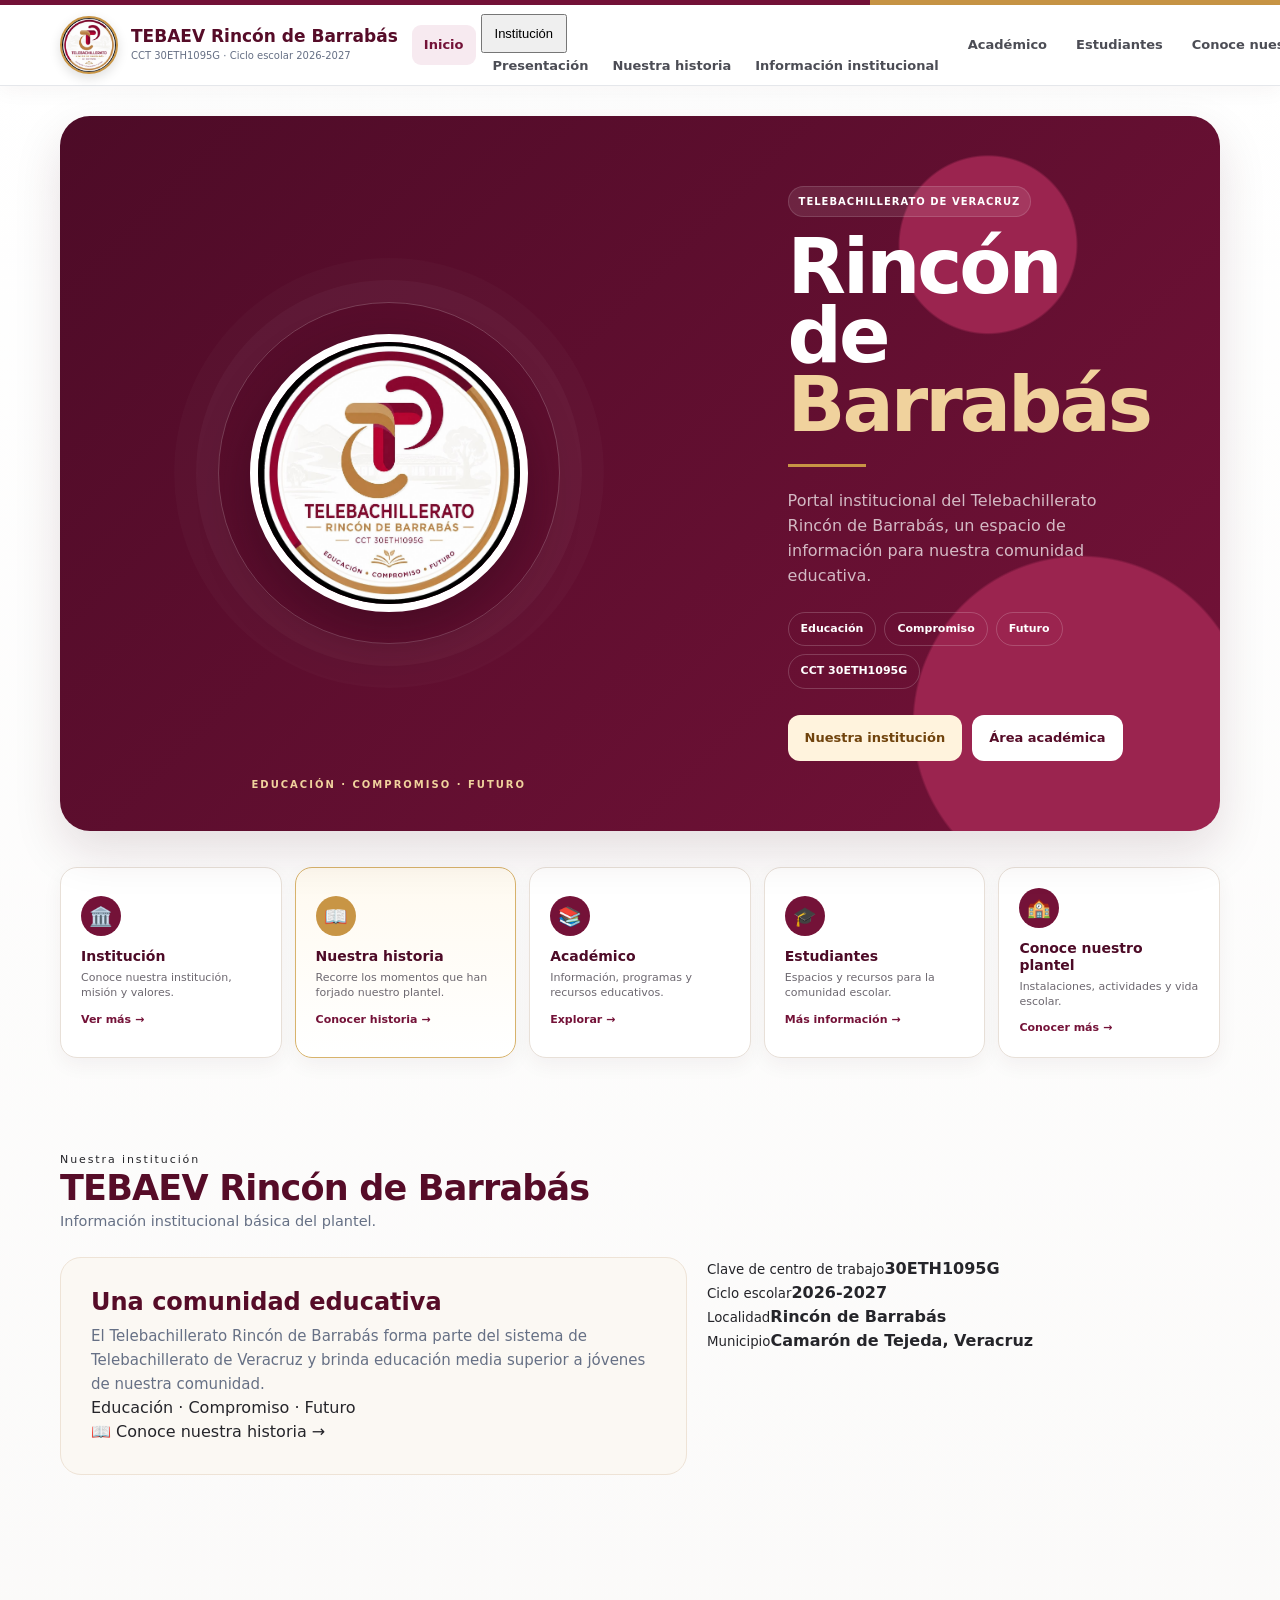
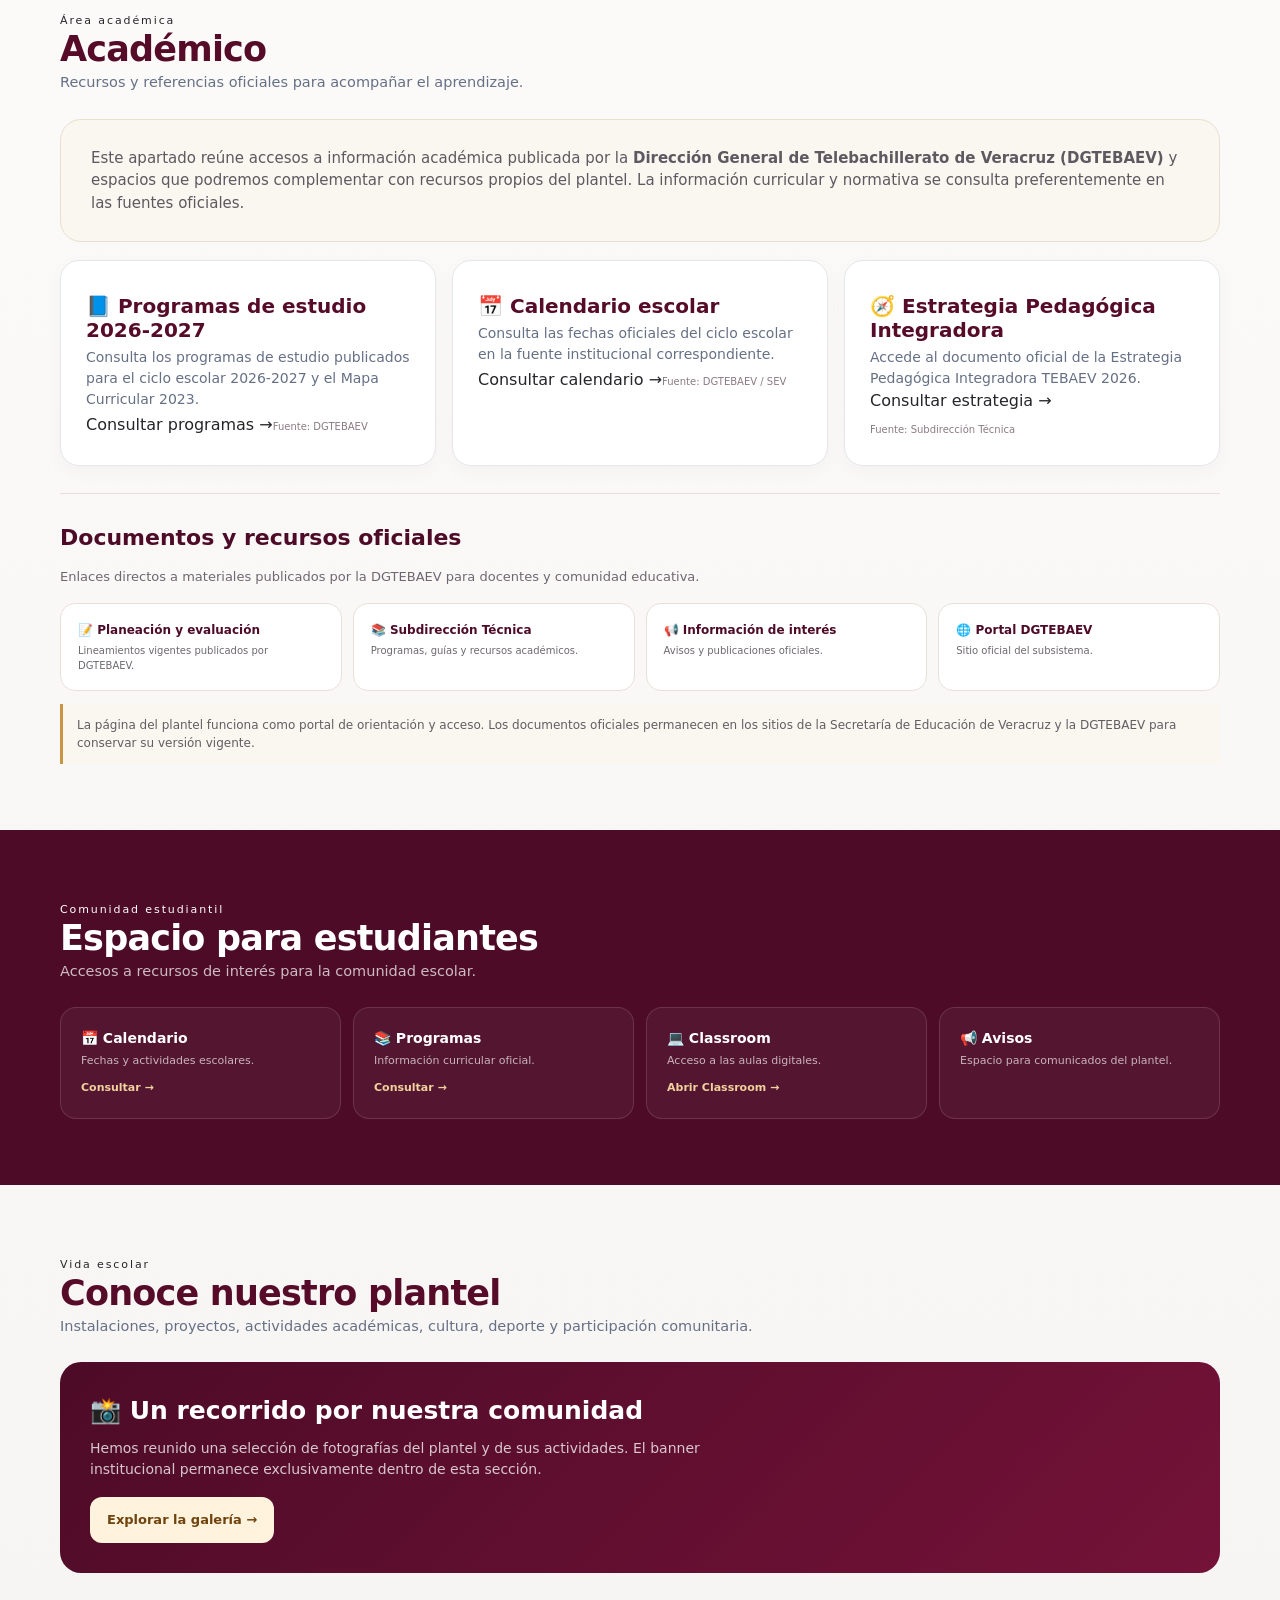
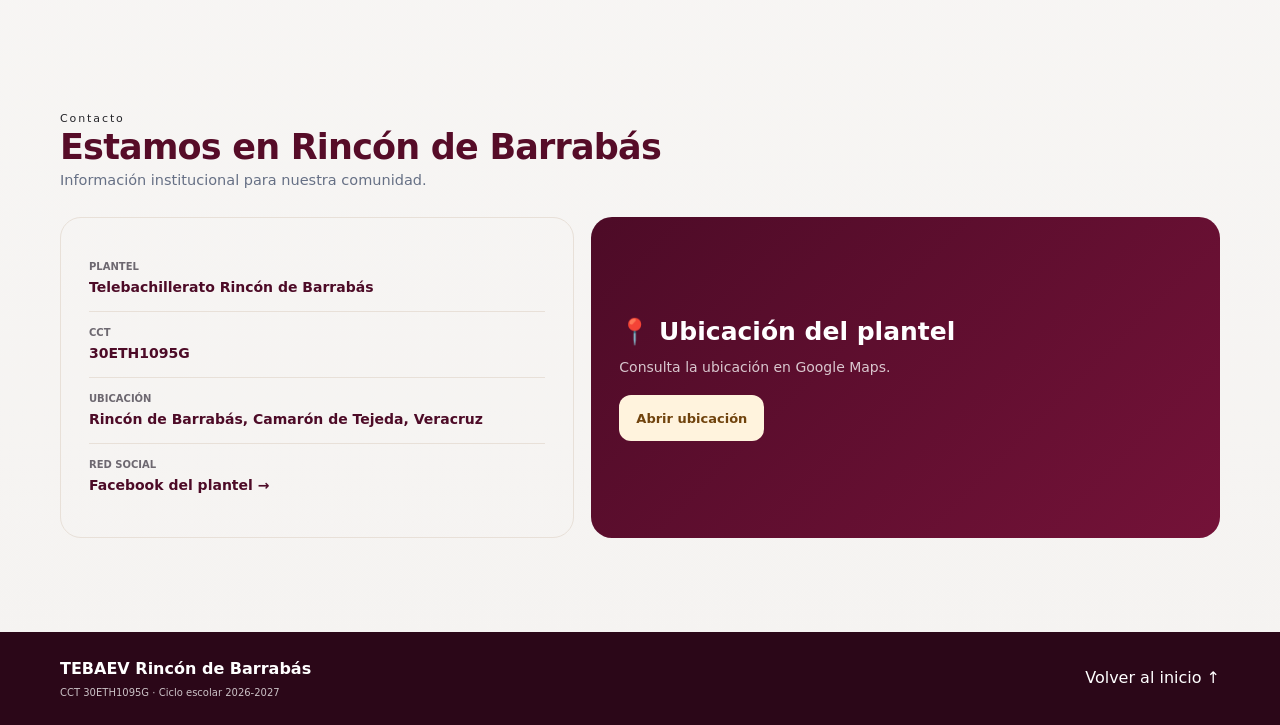
==== commit 70fa08ae: "Optimizar estructura, SEO y estilos del portal principal" ====
--- a/index.html
+++ b/index.html
@@ -1 +1,34 @@
-<!doctype html><html lang="es"><head><meta charset="utf-8"><meta name="viewport" content="width=device-width,initial-scale=1,viewport-fit=cover"><meta name="theme-color" content="#741238"><meta name="description" content="Portal institucional del Telebachillerato Rincón de Barrabás, CCT 30ETH1095G. Ciclo escolar 2026-2027."><title>TEBAEV Rincón de Barrabás | Portal institucional</title><style>:root{--v:#741238;--v2:#4d0b27;--g:#c89545;--c:#faf6f0;--t:#29262b;--m:#6d6870;--b:#e8e0d8;--s:0 16px 40px rgba(62,12,34,.1)}*{box-sizing:border-box}html{scroll-behavior:smooth;scroll-padding-top:82px}body{margin:0;font-family:system-ui,-apple-system,"Segoe UI",Arial,sans-serif;color:var(--t);line-height:1.55;background:#fff}a{text-decoration:none;color:inherit}.top{height:5px;background:linear-gradient(90deg,var(--v) 0 68%,var(--g) 68% 100%)}.wrap{width:min(1160px,calc(100% - 36px));margin:auto}header{position:sticky;top:0;z-index:30;background:#fffffff7;backdrop-filter:blur(14px);border-bottom:1px solid var(--b);box-shadow:0 5px 20px rgba(62,12,34,.045)}.nav{min-height:80px;display:flex;align-items:center;justify-content:space-between;gap:18px}.brand{display:flex;align-items:center;gap:13px;flex-shrink:0}.brand img{width:58px;height:58px;border-radius:50%;object-fit:cover;box-shadow:0 3px 12px #0002}.brand strong{display:block;color:var(--v2);font-size:17px;line-height:1.15}.brand small{display:block;color:var(--m);font-size:10px;margin-top:3px}.menu{display:flex;gap:4px;align-items:center}.menu>a,.dropbtn{padding:10px 12px;border-radius:9px;font-size:13px;font-weight:800;color:#555;white-space:nowrap}.menu>a:hover,.dropbtn:hover{background:#f6eaf0;color:var(--v)}.menu .fb{background:var(--v);color:#fff}.drop{position:relative}.dropbtn{border:0;background:transparent;font:inherit;cursor:pointer}.dropbtn:after{content:"⌄";margin-left:5px}.dropmenu{position:absolute;top:calc(100% + 8px);left:0;min-width:225px;padding:7px;background:#fff;border:1px solid var(--b);border-radius:14px;box-shadow:0 18px 45px rgba(62,12,34,.15);display:none}.drop:hover .dropmenu,.drop:focus-within .dropmenu{display:block}.dropmenu a{display:block;padding:10px 12px;border-radius:9px;font-size:12px;font-weight:800;color:#555}.dropmenu a:hover{background:#f6eaf0;color:var(--v)}.hamb{display:none;border:0;background:#f6eaf0;color:var(--v);border-radius:12px;width:44px;height:44px;font-size:21px;cursor:pointer}.hero{padding:30px 0 22px}.heroBox{min-height:520px;border-radius:30px;overflow:hidden;box-shadow:var(--s);background:radial-gradient(circle at 80% 18%,#9b244f 0 8%,transparent 8.2%),radial-gradient(circle at 88% 85%,#9b244f 0 14%,transparent 14.2%),linear-gradient(135deg,var(--v2),var(--v));position:relative;display:grid;grid-template-columns:1.18fr .82fr}.copy{padding:clamp(38px,5.5vw,70px);display:flex;flex-direction:column;justify-content:center;color:#fff}.eyebrow,.kicker{color:#f0d29d;font-size:11px;font-weight:900;letter-spacing:2.2px;text-transform:uppercase}.copy h1{font-size:clamp(52px,6.2vw,76px);line-height:.91;letter-spacing:-3px;margin:15px 0 17px}.copy h1 span{display:block;color:#f0d29d}.line{width:78px;height:3px;background:var(--g);margin:8px 0 22px}.copy p{max-width:510px;color:#ffffffc9;font-size:16px;margin:0}.meta{display:flex;flex-wrap:wrap;gap:8px;margin-top:23px}.meta span{padding:8px 12px;border:1px solid #ffffff30;border-radius:999px;font-size:11px;font-weight:800}.actions{display:flex;gap:10px;flex-wrap:wrap;margin-top:26px}.btn{display:inline-flex;align-items:center;justify-content:center;min-height:46px;padding:0 17px;border-radius:12px;font-size:13px;font-weight:900}.gold{background:var(--g);color:#29170a}.light{border:1px solid #ffffff40;background:#ffffff0c;color:#fff}.heroMark{display:flex;align-items:center;justify-content:center;position:relative}.heroMark:before{content:"";position:absolute;width:340px;height:340px;border:1px solid #ffffff35;border-radius:50%;box-shadow:0 0 0 22px #ffffff08,0 0 0 44px #ffffff05}.heroMark img{position:relative;width:min(278px,59%);aspect-ratio:1;border-radius:50%;object-fit:cover;box-shadow:0 20px 50px #26041466;border:8px solid #fff}.markText{position:absolute;left:0;right:0;bottom:39px;text-align:center;color:#f0d29d;font-size:10px;font-weight:900;letter-spacing:2px;text-transform:uppercase}.quick{padding:14px 0 22px}.quickGrid{display:grid;grid-template-columns:repeat(5,1fr);gap:13px}.quickCard{min-height:150px;padding:20px;border:1px solid var(--b);border-radius:17px;background:#fff;box-shadow:0 7px 20px #3c0f230d;display:flex;flex-direction:column;justify-content:center;transition:.2s ease}.quickCard:hover{transform:translateY(-3px);border-color:#d5b06f;box-shadow:0 13px 28px #3c0f2314}.quickCard.featured{background:linear-gradient(180deg,#fffaf0,#fff);border-color:#d8b36c}.quickIcon{width:40px;height:40px;border-radius:50%;display:grid;place-items:center;background:var(--v);color:#fff;font-size:19px;margin-bottom:12px}.quickCard.featured .quickIcon{background:var(--g);color:#3a210d}.quickCard b{color:var(--v2);font-size:14px;line-height:1.25}.quickCard p{margin:4px 0 0;color:var(--m);font-size:11px;line-height:1.4}.quickCard .qLink{margin-top:11px;color:var(--v);font-size:11px;font-weight:900}section.content{padding:66px 0}.head h2{margin:4px 0;color:var(--v2);font-size:35px;line-height:1.08;letter-spacing:-.8px}.head p{margin:0;color:var(--m);font-size:14.5px}.institution{display:grid;grid-template-columns:1.1fr .9fr;gap:20px;margin-top:25px}.panel{padding:30px;border:1px solid var(--b);border-radius:21px;background:var(--c)}.panel h3{margin:0 0 8px;color:var(--v2);font-size:24px}.panel p{margin:0;color:#5d5960;font-size:15px}.quote{margin-top:20px;padding:15px 17px;border-left:4px solid var(--g);background:#fff;color:var(--v2);font-weight:800;font-size:14px}.data{display:grid;grid-template-columns:1fr 1fr;background:#fff;border:1px solid var(--b);border-radius:21px;overflow:hidden}.data div{padding:21px;border-bottom:1px solid var(--b)}.data div:nth-child(odd){border-right:1px solid var(--b)}.data small{display:block;color:var(--m);font-size:10px;font-weight:900;text-transform:uppercase}.data strong{display:block;color:var(--v2);font-size:13.5px;margin-top:5px;line-height:1.35}.academicIntro{margin-top:25px;padding:27px 30px;border-radius:21px;background:var(--c);border:1px solid #eadfce}.academicIntro p{margin:0;color:#5d5960;font-size:15px}.cards{display:grid;grid-template-columns:repeat(3,1fr);gap:16px;margin-top:18px}.card{padding:25px;border:1px solid var(--b);border-radius:19px;background:#fff;box-shadow:0 8px 25px #3c0f230d}.card h3{margin:0 0 7px;color:var(--v2);font-size:20px}.card p{margin:0;color:var(--m);font-size:14px}.link{display:inline-block;margin-top:14px;color:var(--v);font-size:12px;font-weight:900}.source{display:inline-block;margin-top:9px;color:#8b7a83;font-size:10px}.official{border-top:1px solid var(--b);margin-top:27px;padding-top:27px}.official h3{margin:0;color:var(--v2);font-size:22px}.official p{color:var(--m);font-size:13px}.officialGrid{display:grid;grid-template-columns:repeat(4,1fr);gap:11px;margin-top:16px}.official a{padding:17px;border:1px solid var(--b);border-radius:15px;background:#fff;font-size:12px;font-weight:900;color:var(--v2)}.official a span{display:block;color:var(--m);font-size:10px;font-weight:500;margin-top:4px}.note{margin-top:13px;padding:12px 14px;border-left:3px solid var(--g);background:var(--c);color:#625d63;font-size:12px}.students{background:var(--v2);color:#fff}.students .head h2{color:#fff}.students .head p{color:#ffffffb8}.studentGrid{display:grid;grid-template-columns:repeat(4,1fr);gap:12px;margin-top:25px}.studentCard{padding:20px;border:1px solid #ffffff20;border-radius:16px;background:#ffffff0b}.studentCard strong{display:block;font-size:14px}.studentCard span{display:block;color:#ffffffad;font-size:11px;margin-top:4px}.studentCard a{display:inline-block;margin-top:10px;color:#f0d29d;font-size:11px;font-weight:900}.galleryPreview{margin-top:25px;padding:30px;border-radius:21px;background:linear-gradient(135deg,var(--v2),var(--v));color:#fff}.galleryPreview h3{margin:0 0 8px;font-size:25px}.galleryPreview p{margin:0;color:#ffffffc4;font-size:14px;max-width:680px}.galleryPreview .btn{margin-top:17px}.contact{display:grid;grid-template-columns:.9fr 1.1fr;gap:17px;margin-top:25px}.contactCard{padding:28px;border:1px solid var(--b);border-radius:21px}.row{padding:13px 0;border-bottom:1px solid var(--b)}.row:last-child{border:0}.row small{display:block;color:var(--m);font-size:10px;font-weight:900;text-transform:uppercase}.row strong{display:block;color:var(--v2);font-size:14px;margin-top:3px}.map{padding:28px;border-radius:21px;background:linear-gradient(135deg,var(--v2),var(--v));color:#fff;display:flex;flex-direction:column;justify-content:center}.map h3{margin:0 0 7px;font-size:25px}.map p{margin:0;color:#ffffffc4;font-size:14px}.map .btn{margin-top:17px;align-self:flex-start}footer{background:#2b0718;color:#fff;padding:27px 0}.foot{display:flex;justify-content:space-between;align-items:center}.foot strong{font-size:13px}.foot small{display:block;color:#ffffff8c;font-size:9px;margin-top:4px}.foot a{border:1px solid #ffffff29;border-radius:9px;padding:8px 11px;font-size:10px}@media(max-width:1050px){.menu>a,.dropbtn{padding:9px 8px;font-size:12px}.quickGrid{grid-template-columns:repeat(5,1fr)}.quickCard{padding:16px}.quickCard b{font-size:13px}}@media(max-width:850px){.menu{display:none;position:absolute;left:12px;right:12px;top:70px;flex-direction:column;align-items:stretch;background:#fff;border:1px solid var(--b);border-radius:16px;padding:7px;box-shadow:var(--s)}.menu.open{display:flex}.menu>a,.dropbtn{text-align:left;padding:12px}.menu .fb{text-align:center}.hamb{display:block}.dropmenu{position:static;box-shadow:none;border:0;border-top:1px solid var(--b);border-radius:0;margin-top:4px;padding:4px 0}.drop.open .dropmenu{display:block}.drop:hover .dropmenu{display:none}.drop.open .dropmenu{display:block}.heroBox{grid-template-columns:1fr}.heroMark{min-height:240px;order:-1}.heroMark img{width:160px}.markText{bottom:16px}.copy{min-height:350px}.quickGrid{grid-template-columns:1fr 1fr}.institution,.contact{grid-template-columns:1fr}.cards{grid-template-columns:1fr 1fr}.officialGrid{grid-template-columns:1fr 1fr}.studentGrid{grid-template-columns:1fr 1fr}}@media(max-width:600px){body{background:linear-gradient(180deg,#fff 0,#fbf8f5 48%,#f8f3ef 100%);-webkit-font-smoothing:antialiased}.top{height:3px}.wrap{width:calc(100% - 24px)}.nav{min-height:64px}.brand{gap:10px}.brand img{width:42px;height:42px}.brand strong{font-size:14.5px;line-height:1.12;white-space:nowrap}.brand small{font-size:9.2px;white-space:nowrap}.hamb{width:42px;height:42px}.menu{top:70px}.menu>a,.dropbtn{font-size:13px}.hero{padding:14px 0 10px}.heroBox{min-height:0;border-radius:22px;display:flex;flex-direction:column}.heroMark{min-height:178px;flex:0 0 178px}.heroMark:before{width:165px;height:165px;box-shadow:0 0 0 14px #ffffff08,0 0 0 28px #ffffff05}.heroMark img{width:125px;border-width:5px}.markText{bottom:10px;left:0;right:0;text-align:center;font-size:8px;letter-spacing:1.5px}.copy{padding:24px 20px 22px;min-height:0}.eyebrow{font-size:9px;letter-spacing:1.55px}.copy h1{font-size:40px;line-height:.93;letter-spacing:-1.8px;margin:10px 0 12px}.line{width:62px;height:2px;margin:4px 0 15px}.copy p{font-size:13.2px;line-height:1.52}.meta{gap:6px;margin-top:15px}.meta span{padding:6px 9px;font-size:9.4px}.actions{display:grid;grid-template-columns:1fr 1fr;gap:8px;margin-top:17px}.btn{min-height:42px;padding:0 9px;font-size:10.5px}.quick{padding:10px 0 18px}.quickGrid{grid-template-columns:1fr 1fr;gap:9px}.quickCard{min-height:122px;padding:14px;border-radius:15px}.quickIcon{width:34px;height:34px;font-size:16px;margin-bottom:9px}.quickCard b{font-size:13px}.quickCard p{font-size:10.5px}.quickCard .qLink{font-size:10px}.quickCard:nth-child(5){grid-column:1/-1;min-height:96px}.content{padding:34px 0 28px!important}.kicker{font-size:9px;letter-spacing:1.55px}.head h2{font-size:28px;line-height:1.08;letter-spacing:-.6px}.head p{font-size:13.2px;line-height:1.5}.institution{gap:12px;margin-top:18px}.panel{padding:21px;border-radius:18px}.panel h3{font-size:21px}.panel p,.academicIntro p,.card p,.map p{font-size:13.5px;line-height:1.52}.quote{font-size:12.5px;padding:13px 14px}.data{grid-template-columns:1fr;border-radius:18px}.data div{padding:14px 15px}.data div:nth-child(odd){border-right:0}.data strong{font-size:12.5px}.academicIntro{padding:20px}.cards,.officialGrid,.studentGrid{grid-template-columns:1fr}.card{padding:19px}.card h3{font-size:18px}.official{margin-top:19px;padding-top:19px}.official h3{font-size:20px}.officialGrid{gap:9px}.official a{padding:14px;font-size:11px}.galleryPreview,.map{padding:20px;border-radius:17px}.galleryPreview h3,.map h3{font-size:21px}.contact{grid-template-columns:1fr;gap:10px}.contactCard{padding:19px}.row{padding:10px 0}.row strong{font-size:12.5px}.students{padding-top:0!important;padding-bottom:28px!important}.students .head h2{font-size:28px}.studentGrid{gap:10px;margin-top:18px}.studentCard{padding:16px}.studentCard strong{font-size:14px}.studentCard span{font-size:11px}.foot{display:block;text-align:center}.foot a{display:inline-block;margin-top:12px}}@media(max-width:370px){.brand strong{font-size:13.5px}.brand small{font-size:8.5px}.copy h1{font-size:37px}.heroMark{min-height:166px;flex-basis:166px}.heroMark img{width:116px}.quickCard{min-height:114px}.quickCard:nth-child(5){min-height:92px}.actions{grid-template-columns:1fr}.head h2{font-size:26px}}</style><link rel="stylesheet" href="./assets/mobile-home.css?v=20260827"></head><body><div class="top"></div><header><div class="wrap nav"><a class="brand" href="#inicio"><img src="./Logo%20Tebaev%20RdB.jpg" alt="Logotipo del TEBAEV Rincón de Barrabás"><div><strong>TEBAEV Rincón de Barrabás</strong><small>CCT 30ETH1095G · Ciclo escolar 2026-2027</small></div></a><button class="hamb" id="hamb" aria-label="Abrir menú" aria-expanded="false">☰</button><nav class="menu" id="menu"><a href="#inicio">Inicio</a><div class="drop" id="institutionDrop"><button class="dropbtn" type="button" aria-expanded="false">Institución</button><div class="dropmenu"><a href="#institucion">Presentación</a><a href="./historia.html">Nuestra historia</a><a href="./institucion.html">Información institucional</a></div></div><a href="./historia.html">Nuestra historia</a><a href="#academico">Académico</a><a href="#estudiantes">Estudiantes</a><a href="./conoce.html">Conoce nuestro plantel</a><a href="#contacto">Contacto</a><a class="fb" href="https://www.facebook.com/profile.php?id=100013613138056" target="_blank" rel="noopener">Facebook</a></nav></div></header><main id="inicio"><section class="hero"><div class="wrap"><div class="heroBox"><div class="heroMark"><img src="./Logo%20Tebaev%20RdB.jpg" alt="Logotipo del Telebachillerato Rincón de Barrabás"><div class="markText">Educación · Compromiso · Futuro</div></div><div class="copy"><div class="eyebrow">Telebachillerato de Veracruz</div><h1>Rincón de <span>Barrabás</span></h1><div class="line"></div><p>Portal institucional del Telebachillerato Rincón de Barrabás, un espacio de información para nuestra comunidad educativa.</p><div class="meta"><span>Educación</span><span>Compromiso</span><span>Futuro</span><span>CCT 30ETH1095G</span></div><div class="actions"><a class="btn gold" href="#institucion">Nuestra institución</a><a class="btn light" href="#academico">Área académica</a></div></div></div></div></section><section class="quick"><div class="wrap"><div class="quickGrid"><a class="quickCard" href="#institucion"><span class="quickIcon">🏛️</span><b>Institución</b><p>Conoce nuestra institución, misión y valores.</p><span class="qLink">Ver más →</span></a><a class="quickCard featured" href="./historia.html"><span class="quickIcon">📖</span><b>Nuestra historia</b><p>Recorre los momentos que han forjado nuestro plantel.</p><span class="qLink">Conocer historia →</span></a><a class="quickCard" href="#academico"><span class="quickIcon">📚</span><b>Académico</b><p>Información, programas y recursos educativos.</p><span class="qLink">Explorar →</span></a><a class="quickCard" href="#estudiantes"><span class="quickIcon">🎓</span><b>Estudiantes</b><p>Espacios y recursos para la comunidad escolar.</p><span class="qLink">Más información →</span></a><a class="quickCard" href="./conoce.html"><span class="quickIcon">🏫</span><b>Conoce nuestro plantel</b><p>Instalaciones, actividades y vida escolar.</p><span class="qLink">Conocer más →</span></a></div></div></section><section class="content" id="institucion"><div class="wrap"><div class="head"><span class="kicker">Nuestra institución</span><h2>TEBAEV Rincón de Barrabás</h2><p>Información institucional básica del plantel.</p></div><div class="institution"><div class="panel"><h3>Una comunidad educativa</h3><p>El Telebachillerato Rincón de Barrabás forma parte del sistema de Telebachillerato de Veracruz y brinda educación media superior a jóvenes de nuestra comunidad.</p><div class="quote">Educación · Compromiso · Futuro</div><a class="link" href="./historia.html">📖 Conoce nuestra historia →</a></div><div class="data"><div><small>Clave de centro de trabajo</small><strong>30ETH1095G</strong></div><div><small>Ciclo escolar</small><strong>2026-2027</strong></div><div><small>Localidad</small><strong>Rincón de Barrabás</strong></div><div><small>Municipio</small><strong>Camarón de Tejeda, Veracruz</strong></div></div></div></div></section><section class="content" id="academico"><div class="wrap"><div class="head"><span class="kicker">Área académica</span><h2>Académico</h2><p>Recursos y referencias oficiales para acompañar el aprendizaje.</p></div><div class="academicIntro"><p>Este apartado reúne accesos a información académica publicada por la <strong>Dirección General de Telebachillerato de Veracruz (DGTEBAEV)</strong> y espacios que podremos complementar con recursos propios del plantel. La información curricular y normativa se consulta preferentemente en las fuentes oficiales.</p></div><div class="cards"><article class="card"><h3>📘 Programas de estudio 2026-2027</h3><p>Consulta los programas de estudio publicados para el ciclo escolar 2026-2027 y el Mapa Curricular 2023.</p><a class="link" href="https://www.sev.gob.mx/tebaev/programas/" target="_blank" rel="noopener">Consultar programas →</a><small class="source">Fuente: DGTEBAEV</small></article><article class="card"><h3>📅 Calendario escolar</h3><p>Consulta las fechas oficiales del ciclo escolar en la fuente institucional correspondiente.</p><a class="link" href="https://www.sev.gob.mx/tebaev/de_interes/calendario-escolar/" target="_blank" rel="noopener">Consultar calendario →</a><small class="source">Fuente: DGTEBAEV / SEV</small></article><article class="card"><h3>🧭 Estrategia Pedagógica Integradora</h3><p>Accede al documento oficial de la Estrategia Pedagógica Integradora TEBAEV 2026.</p><a class="link" href="https://www.sev.gob.mx/tebaev/estrategia-integradora-tebaev2026/" target="_blank" rel="noopener">Consultar estrategia →</a><small class="source">Fuente: Subdirección Técnica</small></article></div><div class="official"><h3>Documentos y recursos oficiales</h3><p>Enlaces directos a materiales publicados por la DGTEBAEV para docentes y comunidad educativa.</p><div class="officialGrid"><a href="https://www.sev.gob.mx/tebaev/lineamientos-para-la-planeacion-didactica-y-la-evaluacion-del-aprendizaje/" target="_blank" rel="noopener">📝 Planeación y evaluación<span>Lineamientos vigentes publicados por DGTEBAEV.</span></a><a href="https://www.sev.gob.mx/tebaev/category/subdirecciones/subtecnica/" target="_blank" rel="noopener">📚 Subdirección Técnica<span>Programas, guías y recursos académicos.</span></a><a href="https://www.sev.gob.mx/tebaev/de_interes/" target="_blank" rel="noopener">📢 Información de interés<span>Avisos y publicaciones oficiales.</span></a><a href="https://www.sev.gob.mx/tebaev/" target="_blank" rel="noopener">🌐 Portal DGTEBAEV<span>Sitio oficial del subsistema.</span></a></div></div><div class="note">La página del plantel funciona como portal de orientación y acceso. Los documentos oficiales permanecen en los sitios de la Secretaría de Educación de Veracruz y la DGTEBAEV para conservar su versión vigente.</div></div></section><section class="content students" id="estudiantes"><div class="wrap"><div class="head"><span class="kicker">Comunidad estudiantil</span><h2>Espacio para estudiantes</h2><p>Accesos a recursos de interés para la comunidad escolar.</p></div><div class="studentGrid"><div class="studentCard"><strong>📅 Calendario</strong><span>Fechas y actividades escolares.</span><a href="https://www.sev.gob.mx/tebaev/de_interes/calendario-escolar/" target="_blank" rel="noopener">Consultar →</a></div><div class="studentCard"><strong>📚 Programas</strong><span>Información curricular oficial.</span><a href="https://www.sev.gob.mx/tebaev/programas/" target="_blank" rel="noopener">Consultar →</a></div><div class="studentCard"><strong>💻 Classroom</strong><span>Acceso a las aulas digitales.</span><a href="https://classroom.google.com/" target="_blank" rel="noopener">Abrir Classroom →</a></div><div class="studentCard"><strong>📢 Avisos</strong><span>Espacio para comunicados del plantel.</span></div></div></div></section><section class="content" id="galeria"><div class="wrap"><div class="head"><span class="kicker">Vida escolar</span><h2>Conoce nuestro plantel</h2><p>Instalaciones, proyectos, actividades académicas, cultura, deporte y participación comunitaria.</p></div><div class="galleryPreview"><h3>📸 Un recorrido por nuestra comunidad</h3><p>Hemos reunido una selección de fotografías del plantel y de sus actividades. El banner institucional permanece exclusivamente dentro de esta sección.</p><a class="btn gold" href="./conoce.html">Explorar la galería →</a></div></div></section><section class="content" id="contacto"><div class="wrap"><div class="head"><span class="kicker">Contacto</span><h2>Estamos en Rincón de Barrabás</h2><p>Información institucional para nuestra comunidad.</p></div><div class="contact"><div class="contactCard"><div class="row"><small>Plantel</small><strong>Telebachillerato Rincón de Barrabás</strong></div><div class="row"><small>CCT</small><strong>30ETH1095G</strong></div><div class="row"><small>Ubicación</small><strong>Rincón de Barrabás, Camarón de Tejeda, Veracruz</strong></div><div class="row"><small>Red social</small><strong><a href="https://www.facebook.com/profile.php?id=100013613138056" target="_blank" rel="noopener">Facebook del plantel →</a></strong></div></div><div class="map"><h3>📍 Ubicación del plantel</h3><p>Consulta la ubicación en Google Maps.</p><a class="btn gold" href="https://www.google.com/maps/search/?api=1&query=Telebachillerato%20Rincon%20de%20Barrabas%20Camar%C3%B3n%20de%20Tejeda%20Veracruz" target="_blank" rel="noopener">Abrir ubicación</a></div></div></div></section></main><footer><div class="wrap foot"><div><strong>TEBAEV Rincón de Barrabás</strong><small>CCT 30ETH1095G · Ciclo escolar 2026-2027</small></div><a href="#inicio">Volver al inicio ↑</a></div></footer><script>const h=document.getElementById('hamb'),m=document.getElementById('menu'),d=document.getElementById('institutionDrop'),db=d.querySelector('.dropbtn');h.addEventListener('click',()=>{const o=m.classList.toggle('open');h.setAttribute('aria-expanded',o)});db.addEventListener('click',()=>{const o=d.classList.toggle('open');db.setAttribute('aria-expanded',o)});document.querySelectorAll('.menu a').forEach(a=>a.addEventListener('click',()=>{m.classList.remove('open');d.classList.remove('open');h.setAttribute('aria-expanded','false');db.setAttribute('aria-expanded','false')}));</script></body></html>+<!doctype html>
+<html lang="es">
+<head>
+<meta charset="utf-8">
+<meta name="viewport" content="width=device-width,initial-scale=1,viewport-fit=cover">
+<meta name="theme-color" content="#741238">
+<meta name="description" content="Portal institucional del Telebachillerato Rincón de Barrabás, CCT 30ETH1095G. Ciclo escolar 2026-2027.">
+<meta property="og:type" content="website">
+<meta property="og:title" content="TEBAEV Rincón de Barrabás | Portal institucional">
+<meta property="og:description" content="Información institucional, académica y comunitaria del Telebachillerato Rincón de Barrabás.">
+<meta property="og:image" content="https://mario-orther.github.io/TEBAEV-Rincon-de-Barrabas/Portada%20Tebaev%20RdB.jpg">
+<meta name="twitter:card" content="summary_large_image">
+<link rel="icon" href="./Logo%20Tebaev%20RdB.jpg">
+<link rel="manifest" href="./manifest.json">
+<link rel="stylesheet" href="./assets/site.css?v=20260827">
+<link rel="stylesheet" href="./assets/home.css?v=20260827">
+<link rel="stylesheet" href="./assets/mobile-home.css?v=20260827">
+<title>TEBAEV Rincón de Barrabás | Portal institucional</title>
+</head>
+<body>
+<div class="top"></div>
+<header><div class="wrap nav"><a class="brand" href="#inicio"><img src="./Logo%20Tebaev%20RdB.jpg" width="58" height="58" alt="Logotipo del TEBAEV Rincón de Barrabás"><div><strong>TEBAEV Rincón de Barrabás</strong><small>CCT 30ETH1095G · Ciclo escolar 2026-2027</small></div></a><button class="hamb" id="hamb" aria-label="Abrir menú" aria-expanded="false">☰</button><nav class="menu" id="menu"><a href="#inicio" aria-current="page">Inicio</a><div class="drop" id="institutionDrop"><button class="dropbtn" type="button" aria-expanded="false">Institución</button><div class="dropmenu"><a href="#institucion">Presentación</a><a href="./historia.html">Nuestra historia</a><a href="./institucion.html">Información institucional</a></div></div><a href="#academico">Académico</a><a href="#estudiantes">Estudiantes</a><a href="./conoce.html">Conoce nuestro plantel</a><a href="#contacto">Contacto</a><a class="fb" href="https://www.facebook.com/profile.php?id=100013613138056" target="_blank" rel="noopener">Facebook</a></nav></div></header>
+<main id="inicio">
+<section class="hero"><div class="wrap"><div class="heroBox"><div class="heroMark"><img src="./Logo%20Tebaev%20RdB.jpg" width="278" height="278" alt="Logotipo del Telebachillerato Rincón de Barrabás"><div class="markText">Educación · Compromiso · Futuro</div></div><div class="copy"><div class="eyebrow">Telebachillerato de Veracruz</div><h1>Rincón de <span>Barrabás</span></h1><div class="line"></div><p>Portal institucional del Telebachillerato Rincón de Barrabás, un espacio de información para nuestra comunidad educativa.</p><div class="meta"><span>Educación</span><span>Compromiso</span><span>Futuro</span><span>CCT 30ETH1095G</span></div><div class="actions"><a class="btn gold" href="#institucion">Nuestra institución</a><a class="btn light" href="#academico">Área académica</a></div></div></div></div></section>
+<section class="quick"><div class="wrap"><div class="quickGrid"><a class="quickCard" href="#institucion"><span class="quickIcon">🏛️</span><b>Institución</b><p>Conoce nuestra institución, misión y valores.</p><span class="qLink">Ver más →</span></a><a class="quickCard featured" href="./historia.html"><span class="quickIcon">📖</span><b>Nuestra historia</b><p>Recorre los momentos que han forjado nuestro plantel.</p><span class="qLink">Conocer historia →</span></a><a class="quickCard" href="#academico"><span class="quickIcon">📚</span><b>Académico</b><p>Información, programas y recursos educativos.</p><span class="qLink">Explorar →</span></a><a class="quickCard" href="#estudiantes"><span class="quickIcon">🎓</span><b>Estudiantes</b><p>Espacios y recursos para la comunidad escolar.</p><span class="qLink">Más información →</span></a><a class="quickCard" href="./conoce.html"><span class="quickIcon">🏫</span><b>Conoce nuestro plantel</b><p>Instalaciones, actividades y vida escolar.</p><span class="qLink">Conocer más →</span></a></div></div></section>
+<section class="content" id="institucion"><div class="wrap"><div class="head"><span class="kicker">Nuestra institución</span><h2>TEBAEV Rincón de Barrabás</h2><p>Información institucional básica del plantel.</p></div><div class="institution"><div class="panel"><h3>Una comunidad educativa</h3><p>El Telebachillerato Rincón de Barrabás forma parte del sistema de Telebachillerato de Veracruz y brinda educación media superior a jóvenes de nuestra comunidad.</p><div class="quote">Educación · Compromiso · Futuro</div><a class="link" href="./historia.html">📖 Conoce nuestra historia →</a></div><div class="data"><div><small>Clave de centro de trabajo</small><strong>30ETH1095G</strong></div><div><small>Ciclo escolar</small><strong>2026-2027</strong></div><div><small>Localidad</small><strong>Rincón de Barrabás</strong></div><div><small>Municipio</small><strong>Camarón de Tejeda, Veracruz</strong></div></div></div></div></section>
+<section class="content" id="academico"><div class="wrap"><div class="head"><span class="kicker">Área académica</span><h2>Académico</h2><p>Recursos y referencias oficiales para acompañar el aprendizaje.</p></div><div class="academicIntro"><p>Este apartado reúne accesos a información académica publicada por la <strong>Dirección General de Telebachillerato de Veracruz (DGTEBAEV)</strong> y espacios que podremos complementar con recursos propios del plantel. La información curricular y normativa se consulta preferentemente en las fuentes oficiales.</p></div><div class="cards"><article class="card"><h3>📘 Programas de estudio 2026-2027</h3><p>Consulta los programas de estudio publicados para el ciclo escolar 2026-2027 y el Mapa Curricular 2023.</p><a class="link" href="https://www.sev.gob.mx/tebaev/programas/" target="_blank" rel="noopener">Consultar programas →</a><small class="source">Fuente: DGTEBAEV</small></article><article class="card"><h3>📅 Calendario escolar</h3><p>Consulta las fechas oficiales del ciclo escolar en la fuente institucional correspondiente.</p><a class="link" href="https://www.sev.gob.mx/tebaev/de_interes/calendario-escolar/" target="_blank" rel="noopener">Consultar calendario →</a><small class="source">Fuente: DGTEBAEV / SEV</small></article><article class="card"><h3>🧭 Estrategia Pedagógica Integradora</h3><p>Accede al documento oficial de la Estrategia Pedagógica Integradora TEBAEV 2026.</p><a class="link" href="https://www.sev.gob.mx/tebaev/estrategia-integradora-tebaev2026/" target="_blank" rel="noopener">Consultar estrategia →</a><small class="source">Fuente: Subdirección Técnica</small></article></div><div class="official"><h3>Documentos y recursos oficiales</h3><p>Enlaces directos a materiales publicados por la DGTEBAEV para docentes y comunidad educativa.</p><div class="officialGrid"><a href="https://www.sev.gob.mx/tebaev/lineamientos-para-la-planeacion-didactica-y-la-evaluacion-del-aprendizaje/" target="_blank" rel="noopener">📝 Planeación y evaluación<span>Lineamientos vigentes publicados por DGTEBAEV.</span></a><a href="https://www.sev.gob.mx/tebaev/category/subdirecciones/subtecnica/" target="_blank" rel="noopener">📚 Subdirección Técnica<span>Programas, guías y recursos académicos.</span></a><a href="https://www.sev.gob.mx/tebaev/de_interes/" target="_blank" rel="noopener">📢 Información de interés<span>Avisos y publicaciones oficiales.</span></a><a href="https://www.sev.gob.mx/tebaev/" target="_blank" rel="noopener">🌐 Portal DGTEBAEV<span>Sitio oficial del subsistema.</span></a></div></div><div class="note">La página del plantel funciona como portal de orientación y acceso. Los documentos oficiales permanecen en los sitios de la Secretaría de Educación de Veracruz y la DGTEBAEV para conservar su versión vigente.</div></div></section>
+<section class="content students" id="estudiantes"><div class="wrap"><div class="head"><span class="kicker">Comunidad estudiantil</span><h2>Espacio para estudiantes</h2><p>Accesos a recursos de interés para la comunidad escolar.</p></div><div class="studentGrid"><div class="studentCard"><strong>📅 Calendario</strong><span>Fechas y actividades escolares.</span><a href="https://www.sev.gob.mx/tebaev/de_interes/calendario-escolar/" target="_blank" rel="noopener">Consultar →</a></div><div class="studentCard"><strong>📚 Programas</strong><span>Información curricular oficial.</span><a href="https://www.sev.gob.mx/tebaev/programas/" target="_blank" rel="noopener">Consultar →</a></div><div class="studentCard"><strong>💻 Classroom</strong><span>Acceso a las aulas digitales.</span><a href="https://classroom.google.com/" target="_blank" rel="noopener">Abrir Classroom →</a></div><div class="studentCard"><strong>📢 Avisos</strong><span>Espacio para comunicados del plantel.</span></div></div></div></section>
+<section class="content" id="galeria"><div class="wrap"><div class="head"><span class="kicker">Vida escolar</span><h2>Conoce nuestro plantel</h2><p>Instalaciones, proyectos, actividades académicas, cultura, deporte y participación comunitaria.</p></div><div class="galleryPreview"><h3>📸 Un recorrido por nuestra comunidad</h3><p>Hemos reunido una selección de fotografías del plantel y de sus actividades. El banner institucional permanece exclusivamente dentro de esta sección.</p><a class="btn gold" href="./conoce.html">Explorar la galería →</a></div></div></section>
+<section class="content" id="contacto"><div class="wrap"><div class="head"><span class="kicker">Contacto</span><h2>Estamos en Rincón de Barrabás</h2><p>Información institucional para nuestra comunidad.</p></div><div class="contact"><div class="contactCard"><div class="row"><small>Plantel</small><strong>Telebachillerato Rincón de Barrabás</strong></div><div class="row"><small>CCT</small><strong>30ETH1095G</strong></div><div class="row"><small>Ubicación</small><strong>Rincón de Barrabás, Camarón de Tejeda, Veracruz</strong></div><div class="row"><small>Red social</small><strong><a href="https://www.facebook.com/profile.php?id=100013613138056" target="_blank" rel="noopener">Facebook del plantel →</a></strong></div></div><div class="map"><h3>📍 Ubicación del plantel</h3><p>Consulta la ubicación en Google Maps.</p><a class="btn gold" href="https://www.google.com/maps/search/?api=1&query=Telebachillerato%20Rincon%20de%20Barrabas%20Camar%C3%B3n%20de%20Tejeda%20Veracruz" target="_blank" rel="noopener">Abrir ubicación</a></div></div></div></section>
+</main>
+<footer><div class="wrap foot"><div><strong>TEBAEV Rincón de Barrabás</strong><small>CCT 30ETH1095G · Ciclo escolar 2026-2027</small></div><a href="#inicio">Volver al inicio ↑</a></div></footer>
+<script>const h=document.getElementById('hamb'),m=document.getElementById('menu'),d=document.getElementById('institutionDrop'),db=d.querySelector('.dropbtn');h.addEventListener('click',()=>{const o=m.classList.toggle('open');h.setAttribute('aria-expanded',o)});db.addEventListener('click',()=>{const o=d.classList.toggle('open');db.setAttribute('aria-expanded',o)});document.querySelectorAll('.menu a').forEach(a=>a.addEventListener('click',()=>{m.classList.remove('open');d.classList.remove('open');h.setAttribute('aria-expanded','false');db.setAttribute('aria-expanded','false')}));</script>
+</body></html>
--- a/assets/site.css
+++ b/assets/site.css
@@ -0,0 +1,4 @@
+/* Shared TEBAEV site styles are maintained here. */
+:root{--v:#741238;--v2:#560c28;--g:#c89545;--bg:#f5f3f1;--ink:#25252a;--muted:#667085;--line:#e5e7eb;--card:#fff;--cream:#fbf8f3}
+*{box-sizing:border-box}html{scroll-behavior:smooth;scroll-padding-top:86px}body{margin:0;font-family:system-ui,-apple-system,"Segoe UI",Roboto,Arial,sans-serif;color:var(--ink);background:linear-gradient(#fff,var(--bg));line-height:1.5}a{text-decoration:none;color:inherit}img{max-width:100%;height:auto}.wrap,.site-wrap{width:min(1160px,calc(100% - 36px));margin:auto}.top,.site-top{height:5px;background:linear-gradient(90deg,var(--v) 0 68%,var(--g) 68% 100%)}header,.site-header{position:sticky;top:0;z-index:30;background:#fffffff4;backdrop-filter:blur(12px);border-bottom:1px solid var(--line);box-shadow:0 5px 20px rgba(62,12,34,.045)}.nav,.site-nav{min-height:72px;display:flex;align-items:center;justify-content:space-between;gap:14px}.brand,.site-brand{display:flex;align-items:center;gap:11px;flex-shrink:0}.logo,.brand img,.site-brand img{width:52px;height:52px;border-radius:50%;display:block;object-fit:cover;border:2px solid var(--g);box-shadow:0 4px 12px #0002}.brand b,.brand strong,.site-brand strong{display:block;color:var(--v2);font-size:15px;line-height:1.12}.brand small,.site-brand small{display:block;color:var(--muted);font-size:9.5px;margin-top:3px;line-height:1.25}.menu,.site-menu{display:flex;gap:3px;align-items:center}.menu a,.site-menu>a,.site-dropbtn{padding:9px 10px;border-radius:9px;font-size:12px;font-weight:800;color:#4c4d55;white-space:nowrap}.menu a:hover,.menu a[aria-current="page"],.site-menu>a:hover,.site-dropbtn:hover{background:#f7eaf0;color:var(--v)}.menu .fb,.site-menu .site-fb{background:var(--v);color:#fff}.mb,.hamb,.site-hamb{display:none;border:0;background:#f7eaf0;color:var(--v);border-radius:11px;width:44px;height:44px;font-size:21px;cursor:pointer}.site-drop{position:relative}.site-dropbtn{border:0;background:transparent;font:inherit;cursor:pointer}.site-dropbtn:after{content:"⌄";margin-left:5px}.site-dropmenu{position:absolute;top:calc(100% + 8px);left:0;min-width:225px;padding:7px;background:#fff;border:1px solid var(--line);border-radius:14px;box-shadow:0 18px 45px rgba(62,12,34,.15);display:none}.site-drop:hover .site-dropmenu,.site-drop:focus-within .site-dropmenu,.site-drop.open .site-dropmenu{display:block}.site-dropmenu a{display:block;padding:10px 12px;border-radius:9px;font-size:12px;font-weight:800;color:#4c4d55}.site-dropmenu a:hover{background:#f7eaf0;color:var(--v)}
+.hero{padding:30px 0 18px}.heroCard{background-position:center;background-size:cover;color:#fff;border-radius:25px;padding:32px 26px;overflow:hidden;position:relative;min-height:310px;display:flex;flex-direction:column;justify-content:center}.eyebrow{display:inline-block;background:#ffffff18;border:1px solid #ffffff22;padding:7px 10px;border-radius:999px;font-size:10px;font-weight:900;letter-spacing:.1em;text-transform:uppercase;width:max-content}.hero h1{font-size:clamp(35px,6vw,62px);line-height:.98;letter-spacing:-.04em;margin:16px 0 12px}.hero h1 span{color:#e1b66f}.hero p{max-width:680px;margin:0;color:#fff;opacity:.9;font-size:15px}.actions{display:flex;flex-wrap:wrap;gap:9px;margin-top:20px}.btn{display:inline-flex;align-items:center;justify-content:center;min-height:45px;padding:0 16px;border-radius:11px;background:#fff;color:var(--v2);font-size:12px;font-weight:900}.btn.gold,.gold{background:#fff3dd;color:#70430d}.notice{margin:10px 0 22px;background:#fff;border:1px solid var(--line);border-left:5px solid var(--g);border-radius:14px;padding:13px 15px;font-size:13px}.notice b{color:var(--v)}section{padding:27px 0}.section{padding:58px 0}.head{margin-bottom:15px}.head h2{margin:0;color:var(--v2);font-size:27px;line-height:1.12}.head p{margin:3px 0;color:var(--muted);font-size:13px}.grid{display:grid;grid-template-columns:repeat(3,1fr);gap:13px}.card{background:var(--card);border:1px solid var(--line);border-radius:17px;padding:18px;box-shadow:0 6px 20px #00000008}.card h2,.card h3{color:var(--v2)}.card h3{margin:8px 0 5px;font-size:16px}.card p{margin:0;color:var(--muted);font-size:12px}.more{display:inline-block;margin-top:12px;color:var(--v);font-size:11px;font-weight:900}.dashboard{display:grid;grid-template-columns:1.2fr .8fr;gap:14px}.panel{background:var(--cream);border:1px solid #eee3d6;border-radius:19px;padding:20px}.panel h3{margin:0 0 8px;color:var(--v2)}.panel p{color:var(--muted);font-size:13px;margin:0}.noticeList{display:grid;gap:8px;margin-top:13px}.noticeItem{background:#fff;border:1px solid var(--line);border-radius:12px;padding:11px}.noticeItem small{display:block;color:var(--g);font-weight:900;font-size:10px}.noticeItem strong{display:block;color:var(--v2);font-size:12px}.noticeItem span{color:var(--muted);font-size:11px}.contact{display:grid;grid-template-columns:1fr 1fr;gap:13px}.item{background:#fff;border:1px solid var(--line);border-radius:13px;padding:12px}.item small{display:block;color:var(--muted);font-size:10px}.item strong{color:var(--v2);font-size:13px}.pageHero{padding:34px 0 20px}.pageHero h1{margin:0;color:var(--v2);font-size:clamp(30px,5vw,48px);line-height:1.05}.pageHero p{max-width:760px;color:var(--muted);font-size:14px;margin:9px 0 0}.prose{max-width:820px}.prose p{color:var(--muted);font-size:14px}.prose h2,.prose h3{color:var(--v2)}.gallery{display:grid;grid-template-columns:repeat(3,1fr);gap:13px}.gallery figure{margin:0;background:#fff;border:1px solid var(--line);border-radius:15px;overflow:hidden;box-shadow:0 6px 20px #00000008}.gallery img{display:block;width:100%;height:220px;object-fit:cover}.gallery figcaption{padding:10px 12px;color:var(--muted);font-size:11px}.back{display:inline-flex;align-items:center;gap:7px;color:var(--v);font-size:12px;font-weight:900;margin-top:12px}.site-footer,footer{margin-top:28px;background:#2b0718;color:#fff;padding:25px 0}.foot,.site-foot{display:flex;justify-content:space-between;gap:15px;align-items:center}.foot small,.site-foot small{opacity:.75;font-size:10px;display:block;margin-top:4px}.site-foot a{border:1px solid #ffffff29;border-radius:9px;padding:8px 11px;font-size:10px}@media(max-width:1050px){.menu a,.site-menu>a,.site-dropbtn{padding:8px 7px;font-size:11.5px}}@media(max-width:820px){.mb,.hamb,.site-hamb{display:block}.menu,.site-menu{display:none;position:absolute;left:12px;right:12px;top:64px;background:#fff;border:1px solid var(--line);border-radius:13px;padding:7px;box-shadow:0 12px 30px #0002;flex-direction:column;align-items:stretch}.menu.open,.site-menu.open{display:flex}.dashboard,.contact,.grid{grid-template-columns:1fr}.gallery{grid-template-columns:repeat(2,1fr)}.site-menu>a,.site-dropbtn{text-align:left;padding:12px}.site-menu .site-fb{text-align:center}.site-dropmenu{position:static;box-shadow:none;border:0;border-top:1px solid var(--line);border-radius:0;margin-top:4px;padding:4px 0}.site-drop:hover .site-dropmenu{display:none}.site-drop.open .site-dropmenu{display:block}.heroCard{min-height:0}.site-brand img{width:46px;height:46px}}@media(max-width:600px){.wrap,.site-wrap{width:calc(100% - 24px);padding:0}.top,.site-top{height:3px}.nav,.site-nav{min-height:64px}.brand,.site-brand{gap:9px}.logo,.brand img,.site-brand img{width:42px;height:42px}.brand b,.brand strong,.site-brand strong{font-size:14px}.brand small,.site-brand small{font-size:8.8px}.hero{padding:14px 0 10px}.heroCard{padding:24px 19px;border-radius:20px}.hero h1{font-size:40px}.actions{display:grid;grid-template-columns:1fr 1fr}.actions .btn{width:100%}.section{padding:40px 0}.pageHero{padding:28px 0 18px}.pageHero h1{font-size:35px}.pageHero p{font-size:13px}.grid,.gallery{grid-template-columns:1fr}.gallery img{height:240px}.head h2{font-size:28px}.head p{font-size:13px}.card{padding:20px}.panel{padding:21px}.foot,.site-foot{display:block;text-align:center}.foot>div:last-child,.site-foot>div:last-child{margin-top:10px}.site-menu{top:70px}}@media(max-width:370px){.brand b,.brand strong,.site-brand strong{font-size:13px}.brand small,.site-brand small{font-size:8.3px}.hero h1{font-size:37px}.head h2{font-size:26px}}
--- a/assets/home.css
+++ b/assets/home.css
@@ -0,0 +1,3 @@
+:root{--home-v:#741238;--home-v2:#4d0b27;--home-g:#c89545;--home-c:#faf6f0;--home-m:#6d6870;--home-b:#e8e0d8;--home-shadow:0 16px 40px rgba(62,12,34,.1)}
+.heroBox{min-height:520px;border-radius:30px;overflow:hidden;box-shadow:var(--home-shadow);background:radial-gradient(circle at 80% 18%,#9b244f 0 8%,transparent 8.2%),radial-gradient(circle at 88% 85%,#9b244f 0 14%,transparent 14.2%),linear-gradient(135deg,var(--home-v2),var(--home-v));position:relative;display:grid;grid-template-columns:1.18fr .82fr}.copy{padding:clamp(38px,5.5vw,70px);display:flex;flex-direction:column;justify-content:center;color:#fff}.copy h1{font-size:clamp(52px,6.2vw,76px);line-height:.91;letter-spacing:-3px;margin:15px 0 17px}.copy h1 span{display:block;color:#f0d29d}.line{width:78px;height:3px;background:var(--home-g);margin:8px 0 22px}.copy p{max-width:510px;color:#ffffffc9;font-size:16px;margin:0}.meta{display:flex;flex-wrap:wrap;gap:8px;margin-top:23px}.meta span{padding:8px 12px;border:1px solid #ffffff30;border-radius:999px;font-size:11px;font-weight:800}.heroMark{display:flex;align-items:center;justify-content:center;position:relative}.heroMark:before{content:"";position:absolute;width:340px;height:340px;border:1px solid #ffffff35;border-radius:50%;box-shadow:0 0 0 22px #ffffff08,0 0 0 44px #ffffff05}.heroMark img{position:relative;width:min(278px,59%);aspect-ratio:1;border-radius:50%;object-fit:cover;box-shadow:0 20px 50px #26041466;border:8px solid #fff}.markText{position:absolute;left:0;right:0;bottom:39px;text-align:center;color:#f0d29d;font-size:10px;font-weight:900;letter-spacing:2px;text-transform:uppercase}.quick{padding:14px 0 22px}.quickGrid{display:grid;grid-template-columns:repeat(5,1fr);gap:13px}.quickCard{min-height:150px;padding:20px;border:1px solid var(--home-b);border-radius:17px;background:#fff;box-shadow:0 7px 20px #3c0f230d;display:flex;flex-direction:column;justify-content:center;transition:.2s ease}.quickCard:hover{transform:translateY(-3px);border-color:#d5b06f;box-shadow:0 13px 28px #3c0f2314}.quickCard.featured{background:linear-gradient(180deg,#fffaf0,#fff);border-color:#d8b36c}.quickIcon{width:40px;height:40px;border-radius:50%;display:grid;place-items:center;background:var(--home-v);color:#fff;font-size:19px;margin-bottom:12px}.quickCard.featured .quickIcon{background:var(--home-g);color:#3a210d}.quickCard b{color:var(--home-v2);font-size:14px;line-height:1.25}.quickCard p{margin:4px 0 0;color:var(--home-m);font-size:11px;line-height:1.4}.quickCard .qLink{margin-top:11px;color:var(--home-v);font-size:11px;font-weight:900}.institution{display:grid;grid-template-columns:1.1fr .9fr;gap:20px;margin-top:25px}.academicIntro{margin-top:25px;padding:27px 30px;border-radius:21px;background:var(--home-c);border:1px solid #eadfce}.academicIntro p{margin:0;color:#5d5960;font-size:15px}.cards{display:grid;grid-template-columns:repeat(3,1fr);gap:16px;margin-top:18px}.source{display:inline-block;margin-top:9px;color:#8b7a83;font-size:10px}.official{border-top:1px solid var(--home-b);margin-top:27px;padding-top:27px}.official h3{margin:0;color:var(--home-v2);font-size:22px}.official p{color:var(--home-m);font-size:13px}.officialGrid{display:grid;grid-template-columns:repeat(4,1fr);gap:11px;margin-top:16px}.official a{padding:17px;border:1px solid var(--home-b);border-radius:15px;background:#fff;font-size:12px;font-weight:900;color:var(--home-v2)}.official a span{display:block;color:var(--home-m);font-size:10px;font-weight:500;margin-top:4px}.note{margin-top:13px;padding:12px 14px;border-left:3px solid var(--home-g);background:var(--home-c);color:#625d63;font-size:12px}.students{background:var(--home-v2);color:#fff}.students .head h2{color:#fff}.students .head p{color:#ffffffb8}.studentGrid{display:grid;grid-template-columns:repeat(4,1fr);gap:12px;margin-top:25px}.studentCard{padding:20px;border:1px solid #ffffff20;border-radius:16px;background:#ffffff0b}.studentCard strong{display:block;font-size:14px}.studentCard span{display:block;color:#ffffffad;font-size:11px;margin-top:4px}.studentCard a{display:inline-block;margin-top:10px;color:#f0d29d;font-size:11px;font-weight:900}.galleryPreview{margin-top:25px;padding:30px;border-radius:21px;background:linear-gradient(135deg,var(--home-v2),var(--home-v));color:#fff}.galleryPreview h3{margin:0 0 8px;font-size:25px}.galleryPreview p{margin:0;color:#ffffffc4;font-size:14px;max-width:680px}.galleryPreview .btn{margin-top:17px}.contact{display:grid;grid-template-columns:.9fr 1.1fr;gap:17px;margin-top:25px}.contactCard{padding:28px;border:1px solid var(--home-b);border-radius:21px}.row{padding:13px 0;border-bottom:1px solid var(--home-b)}.row:last-child{border:0}.row small{display:block;color:var(--home-m);font-size:10px;font-weight:900;text-transform:uppercase}.row strong{display:block;color:var(--home-v2);font-size:14px;margin-top:3px}.map{padding:28px;border-radius:21px;background:linear-gradient(135deg,var(--home-v2),var(--home-v));color:#fff;display:flex;flex-direction:column;justify-content:center}.map h3{margin:0 0 7px;font-size:25px}.map p{margin:0;color:#ffffffc4;font-size:14px}.map .btn{margin-top:17px;align-self:flex-start}
+@media(max-width:850px){.heroBox{grid-template-columns:1fr}.heroMark{min-height:240px;order:-1}.heroMark img{width:160px}.markText{bottom:16px}.copy{min-height:350px}.quickGrid{grid-template-columns:1fr 1fr}.institution,.contact{grid-template-columns:1fr}.cards{grid-template-columns:1fr 1fr}.officialGrid{grid-template-columns:1fr 1fr}.studentGrid{grid-template-columns:1fr 1fr}}
--- a/assets/mobile-home.css
+++ b/assets/mobile-home.css
@@ -1,45 +1,138 @@
-/* TEBAEV Rincón de Barrabás · Premium responsive refinement v3 */
-/* Desktop: stronger hierarchy, balanced proportions and centered institutional motto */
+/* TEBAEV Rincón de Barrabás · responsive refinement
+   Deliberately kept small: the structural styles live in site.css and page styles.
+   No !important overrides are used. */
+
 @media (min-width:601px){
   body{-webkit-font-smoothing:antialiased}
-  header{box-shadow:0 5px 20px rgba(62,12,34,.045)}
-  .nav{min-height:80px!important}.brand{gap:13px!important}.brand img{width:58px!important;height:58px!important}.brand strong{font-size:17px!important;line-height:1.15}.brand small{font-size:10px!important;line-height:1.25;margin-top:3px}
-  .menu{gap:5px!important}.menu a{padding:10px 12px!important;font-size:13px!important}.menu .fb{padding-left:15px!important;padding-right:15px!important}
-  .hero{padding:30px 0 22px!important}.heroBox{min-height:520px!important;border-radius:30px!important;box-shadow:0 20px 48px rgba(62,12,34,.13)!important;grid-template-columns:1.18fr .82fr!important}
-  .heroMark{order:0!important}.heroMark:before{width:340px!important;height:340px!important}.heroMark img{width:min(278px,59%)!important;border-width:8px!important}.markText{left:0!important;right:0!important;bottom:39px!important;text-align:center!important;font-size:10px!important;letter-spacing:2px!important;color:#f0d29d!important}
-  .copy{padding:clamp(38px,5.5vw,70px)!important}.eyebrow{font-size:11px!important;letter-spacing:2.2px!important}.copy h1{font-size:clamp(52px,6.2vw,76px)!important;line-height:.91!important;letter-spacing:-3px!important;margin:15px 0 17px!important}.line{width:78px!important;height:3px!important;margin:8px 0 22px!important}.copy p{max-width:510px!important;font-size:16px!important;line-height:1.55!important}.meta{gap:8px!important;margin-top:23px!important}.meta span{padding:8px 12px!important;font-size:11px!important}.actions{gap:10px!important;margin-top:26px!important}.btn{min-height:46px!important;padding:0 17px!important;font-size:13px!important;border-radius:12px!important}
-  .quick{padding:14px 0 22px!important}.quickGrid{gap:13px!important}.quickCard{padding:20px!important;border-radius:17px!important}.quickCard b{font-size:14px!important;line-height:1.25!important}.quickCard p{font-size:11px!important;line-height:1.4!important;margin-top:4px!important}
-  section.content,.content{padding:66px 0!important}.kicker{font-size:11px!important;letter-spacing:1.9px!important}.head h2{font-size:35px!important;line-height:1.08!important;letter-spacing:-.8px!important}.head p{font-size:14.5px!important;line-height:1.5!important}
-  .institution{gap:20px!important;margin-top:25px!important}.panel{padding:30px!important;border-radius:21px!important}.panel h3{font-size:24px!important;line-height:1.2!important}.panel p{font-size:15px!important;line-height:1.58!important}.quote{margin-top:20px!important;padding:15px 17px!important;font-size:14px!important}
-  .data{border-radius:21px!important}.data div{padding:21px!important}.data small{font-size:10px!important}.data strong{font-size:13.5px!important;margin-top:5px!important;line-height:1.35!important}
-  .academicIntro{margin-top:25px!important;padding:27px 30px!important;border-radius:21px!important}.academicIntro p{font-size:15px!important;line-height:1.58!important}.cards{gap:16px!important;margin-top:18px!important}.card{padding:25px!important;border-radius:19px!important}.card h3{font-size:20px!important;line-height:1.2!important}.card p{font-size:14px!important;line-height:1.5!important}.link{font-size:12px!important;margin-top:14px!important}.source{font-size:10px!important}
-  .official{margin-top:27px!important;padding-top:27px!important}.official h3{font-size:22px!important}.official p{font-size:13px!important;line-height:1.5!important}.officialGrid{gap:11px!important;margin-top:16px!important}.official a{padding:17px!important;font-size:12px!important;border-radius:15px!important}.official a span{font-size:10px!important}
-  .students{padding-top:0!important;padding-bottom:32px!important}.students .head h2{font-size:35px!important}.students .head p{font-size:14.5px!important}.studentGrid{gap:12px!important;margin-top:25px!important}.studentCard{padding:20px!important;border-radius:16px!important}.studentCard strong{font-size:14px!important}.studentCard span{font-size:11px!important;line-height:1.4!important}.studentCard a{font-size:11px!important}
-  .galleryPreview{margin-top:25px!important;padding:30px!important;border-radius:21px!important}.galleryPreview h3{font-size:25px!important}.galleryPreview p{font-size:14px!important;line-height:1.55!important}.contact{gap:17px!important;margin-top:25px!important}.contactCard{padding:28px!important;border-radius:21px!important}.row{padding:13px 0!important}.row small{font-size:10px!important}.row strong{font-size:14px!important;line-height:1.4!important}.map{padding:28px!important;border-radius:21px!important}.map h3{font-size:25px!important}.map p{font-size:14px!important;line-height:1.5!important}.note{font-size:12px!important;line-height:1.5!important}
+  .nav{min-height:80px}
+  .brand{gap:13px}
+  .brand img{width:58px;height:58px}
+  .brand b,.brand strong{font-size:17px;line-height:1.15}
+  .brand small{font-size:10px;line-height:1.25;margin-top:3px}
+  .menu{gap:5px}
+  .menu a,.dropbtn{padding:10px 12px;font-size:13px}
+  .menu .fb{padding-left:15px;padding-right:15px}
+  .hero{padding:30px 0 22px}
+  .heroBox{min-height:520px;border-radius:30px;box-shadow:0 20px 48px rgba(62,12,34,.13);grid-template-columns:1.18fr .82fr}
+  .heroMark:before{width:340px;height:340px}
+  .heroMark img{width:min(278px,59%);border-width:8px}
+  .copy{padding:clamp(38px,5.5vw,70px)}
+  .copy h1{font-size:clamp(52px,6.2vw,76px);line-height:.91;letter-spacing:-3px;margin:15px 0 17px}
+  .copy p{max-width:510px;font-size:16px;line-height:1.55}
+  .meta{gap:8px;margin-top:23px}
+  .meta span{padding:8px 12px;font-size:11px}
+  .actions{gap:10px;margin-top:26px}
+  .btn{min-height:46px;padding:0 17px;font-size:13px;border-radius:12px}
+  .quick{padding:14px 0 22px}
+  .quickGrid{gap:13px}
+  .quickCard{padding:20px;border-radius:17px}
+  .quickCard b{font-size:14px;line-height:1.25}
+  .quickCard p{font-size:11px;line-height:1.4;margin-top:4px}
+  section.content,.content{padding:66px 0}
+  .kicker{font-size:11px;letter-spacing:1.9px}
+  .head h2{font-size:35px;line-height:1.08;letter-spacing:-.8px}
+  .head p{font-size:14.5px;line-height:1.5}
+  .institution{gap:20px;margin-top:25px}
+  .panel{padding:30px;border-radius:21px}
+  .panel h3{font-size:24px;line-height:1.2}
+  .panel p{font-size:15px;line-height:1.58}
+  .cards{gap:16px;margin-top:18px}
+  .card{padding:25px;border-radius:19px}
+  .card h3{font-size:20px;line-height:1.2}
+  .card p{font-size:14px;line-height:1.5}
+  .contact{gap:17px;margin-top:25px}
+  .contactCard{padding:28px;border-radius:21px}
+  .map{padding:28px;border-radius:21px}
+  .studentGrid{gap:12px;margin-top:25px}
+  .studentCard{padding:20px;border-radius:16px}
 }
 
-/* Mobile: preserve the refined layout while making every text tier comfortably readable */
 @media (max-width:600px){
-  body{background:linear-gradient(180deg,#fff 0,#fbf8f5 48%,#f8f3ef 100%);-webkit-font-smoothing:antialiased}
-  .top{height:3px;background:linear-gradient(90deg,#4d0b27 0 68%,#c89545 68% 100%)}
-  header{background:rgba(255,255,255,.97)!important;backdrop-filter:blur(18px);-webkit-backdrop-filter:blur(18px);box-shadow:0 5px 20px rgba(62,12,34,.06);border-bottom:1px solid #e8e0d8!important}
-  .nav{min-height:64px!important}.brand{gap:10px!important;min-width:0}.brand img{width:42px!important;height:42px!important;border:1px solid rgba(200,149,69,.42);box-shadow:0 3px 10px rgba(62,12,34,.12)!important}.brand strong{font-size:14.5px!important;line-height:1.12;letter-spacing:-.2px;white-space:nowrap}.brand small{font-size:9.2px!important;line-height:1.2;margin-top:3px;white-space:nowrap}
-  .hamb{width:42px;height:42px;padding:0!important;display:flex!important;align-items:center;justify-content:center;font-size:20px!important;border-radius:12px!important;background:#f8edf2!important;color:#741238!important;border:1px solid #f0dce5!important;box-shadow:0 4px 12px rgba(62,12,34,.07)}
-  .menu{top:70px!important;left:11px!important;right:11px!important;border:1px solid #eadde3!important;border-radius:16px!important;padding:7px!important;background:rgba(255,255,255,.99)!important;box-shadow:0 18px 48px rgba(62,12,34,.15)!important}.menu a{padding:12px!important;font-size:13px!important;border-radius:11px!important}
-  .hero{padding:14px 0 10px!important}.heroBox{border-radius:22px!important;overflow:hidden;box-shadow:0 17px 40px rgba(62,12,34,.15)!important;background:radial-gradient(circle at 91% 17%,rgba(180,44,92,.72) 0 9.5%,transparent 9.7%),radial-gradient(circle at 82% 92%,rgba(180,44,92,.5) 0 17%,transparent 17.2%),linear-gradient(150deg,#470922 0%,#68102f 46%,#741238 100%)!important}
-  .heroMark{min-height:178px!important;flex:0 0 178px!important}.heroMark:before{width:165px!important;height:165px!important;border-color:rgba(255,255,255,.2)!important;box-shadow:0 0 0 14px rgba(255,255,255,.05),0 0 0 28px rgba(255,255,255,.025)!important}.heroMark img{width:125px!important;border:5px solid rgba(255,255,255,.96)!important;box-shadow:0 12px 30px rgba(23,2,12,.38),0 0 0 1px rgba(200,149,69,.32)!important}.markText{bottom:10px!important;left:0!important;right:0!important;text-align:center!important;font-size:8px!important;letter-spacing:1.5px!important;color:#f3d59f!important}
-  .copy{padding:24px 20px 22px!important}.eyebrow{font-size:9px!important;letter-spacing:1.55px!important}.copy h1{font-size:40px!important;line-height:.93!important;letter-spacing:-1.8px!important;margin:10px 0 12px!important}.copy h1 span{color:#f0cc8e!important}.line{width:62px!important;height:2px!important;margin:4px 0 15px!important;background:#d8aa5b!important}.copy p{font-size:13.2px!important;line-height:1.52!important;color:rgba(255,255,255,.86)!important}.meta{gap:6px!important;margin-top:15px!important}.meta span{padding:6px 9px!important;font-size:9.4px!important}.actions{grid-template-columns:1fr 1fr!important;gap:8px!important;margin-top:17px!important}.btn{min-height:42px!important;padding:0 9px!important;font-size:10.5px!important;border-radius:10px!important}
-  .quick{padding:10px 0 18px!important}.quickGrid{gap:9px!important}.quickCard{height:102px!important;padding:14px!important;border-radius:15px!important;background:rgba(255,255,255,.97)!important;border:1px solid #e5ddd7!important;box-shadow:0 7px 20px rgba(62,12,34,.06)!important}.quickCard:before{width:3px!important;background:linear-gradient(180deg,#741238,#c89545)!important}.quickCard b{font-size:13px!important;line-height:1.2!important;color:#5c102f!important}.quickCard p{font-size:10.5px!important;line-height:1.35!important;margin-top:5px!important;color:#777078!important}
-  section.content,.content{padding:34px 0 28px!important}.head h2{font-size:28px!important;line-height:1.08!important;letter-spacing:-.6px!important}.head p{font-size:13.2px!important;line-height:1.5!important}.kicker{font-size:9px!important;letter-spacing:1.55px!important;color:#b4843c!important}
-  .institution{gap:12px!important;margin-top:18px!important}.panel,.academicIntro,.card,.contactCard{border-radius:18px!important;border-color:#e9dfd8!important;box-shadow:0 7px 21px rgba(62,12,34,.05)!important}.panel{padding:21px!important}.panel h3{font-size:21px!important;line-height:1.2!important}.panel p,.academicIntro p,.card p,.map p{font-size:13.5px!important;line-height:1.52!important}.quote{font-size:12.5px!important;padding:13px 14px!important;border-radius:0 11px 11px 0!important}
-  .data{grid-template-columns:1fr!important;border-radius:18px!important;box-shadow:0 7px 21px rgba(62,12,34,.05)!important}.data div{padding:14px 15px!important}.data div:nth-child(odd){border-right:0!important}.data small{font-size:9px!important;letter-spacing:.25px}.data strong{font-size:12.5px!important;line-height:1.35!important}
-  .academicIntro{padding:20px!important}.cards{grid-template-columns:1fr!important;gap:10px!important;margin-top:15px!important}.card{padding:19px!important}.card h3{font-size:18px!important;line-height:1.2!important}.link{font-size:11px!important;margin-top:12px!important}.source{font-size:9px!important}
-  .official{margin-top:19px!important;padding-top:19px!important}.official h3{font-size:20px!important}.official p{font-size:12.5px!important;line-height:1.45!important}.officialGrid{grid-template-columns:1fr!important;gap:9px!important}.official a{padding:14px!important;font-size:11px!important}.official a span{font-size:9px!important}
-  .students{padding-top:0!important;padding-bottom:28px!important}.students .head h2{font-size:28px!important}.studentGrid{grid-template-columns:1fr!important;gap:10px!important;margin-top:18px!important}.studentCard{padding:16px!important;border-radius:14px!important;min-height:0!important;background:rgba(255,255,255,.045)!important;border-color:rgba(255,255,255,.2)!important}.studentCard strong{font-size:14px!important;line-height:1.2!important}.studentCard span{font-size:11px!important;line-height:1.4!important}.studentCard a{font-size:11px!important}
-  .galleryPreview,.map{padding:20px!important;border-radius:17px!important}.galleryPreview h3,.map h3{font-size:21px!important;line-height:1.18!important}.galleryPreview p{font-size:13px!important;line-height:1.5!important}
-  .contact{grid-template-columns:1fr!important;gap:10px!important}.contactCard{padding:19px!important}.row{padding:10px 0!important}.row small{font-size:9px!important}.row strong{font-size:12.5px!important;line-height:1.35!important}.note{font-size:11px!important;line-height:1.45!important}
-  footer{padding:23px 0!important}.foot{display:block;text-align:center}.foot strong{font-size:13px!important}.foot small{font-size:9px!important}.foot a{font-size:10px!important;padding:9px 11px!important;display:inline-block;margin-top:12px}
+  body{-webkit-font-smoothing:antialiased}
+  .top{height:3px}
+  .nav{min-height:64px}
+  .brand{gap:10px;min-width:0}
+  .brand img{width:42px;height:42px}
+  .brand b,.brand strong{font-size:14.5px;line-height:1.12;white-space:nowrap}
+  .brand small{font-size:9.2px;line-height:1.2;margin-top:3px;white-space:nowrap}
+  .hamb,.mb{width:42px;height:42px;padding:0;display:flex;align-items:center;justify-content:center;font-size:20px;border-radius:12px}
+  .menu{top:70px;left:11px;right:11px;border-radius:16px;padding:7px}
+  .menu a{padding:12px;font-size:13px;border-radius:11px}
+  .hero{padding:14px 0 10px}
+  .heroBox{border-radius:22px;overflow:hidden;box-shadow:0 17px 40px rgba(62,12,34,.15)}
+  .heroMark{min-height:178px;flex:0 0 178px}
+  .heroMark:before{width:165px;height:165px}
+  .heroMark img{width:125px;border-width:5px}
+  .markText{bottom:10px;font-size:8px;letter-spacing:1.5px}
+  .copy{padding:24px 20px 22px}
+  .eyebrow{font-size:9px;letter-spacing:1.55px}
+  .copy h1{font-size:40px;line-height:.93;letter-spacing:-1.8px;margin:10px 0 12px}
+  .copy p{font-size:13.2px;line-height:1.52}
+  .meta{gap:6px;margin-top:15px}
+  .meta span{padding:6px 9px;font-size:9.4px}
+  .actions{display:grid;grid-template-columns:1fr 1fr;gap:8px;margin-top:17px}
+  .btn{min-height:42px;padding:0 9px;font-size:10.5px;border-radius:10px}
+  .quick{padding:10px 0 18px}
+  .quickGrid{grid-template-columns:1fr 1fr;gap:9px}
+  .quickCard{min-height:122px;padding:14px;border-radius:15px}
+  .quickIcon{width:34px;height:34px;font-size:16px;margin-bottom:9px}
+  .quickCard b{font-size:13px}
+  .quickCard p{font-size:10.5px}
+  .quickCard .qLink{font-size:10px}
+  .quickCard:nth-child(5){grid-column:1/-1;min-height:96px}
+  section.content,.content{padding:34px 0 28px}
+  .kicker{font-size:9px;letter-spacing:1.55px}
+  .head h2{font-size:28px;line-height:1.08;letter-spacing:-.6px}
+  .head p{font-size:13.2px;line-height:1.5}
+  .institution{gap:12px;margin-top:18px}
+  .panel,.academicIntro,.card,.contactCard{border-radius:18px;box-shadow:0 7px 21px rgba(62,12,34,.05)}
+  .panel{padding:21px}
+  .panel h3{font-size:21px;line-height:1.2}
+  .panel p,.academicIntro p,.card p,.map p{font-size:13.5px;line-height:1.52}
+  .quote{font-size:12.5px;padding:13px 14px}
+  .data{grid-template-columns:1fr;border-radius:18px}
+  .data div{padding:14px 15px}
+  .data div:nth-child(odd){border-right:0}
+  .data small{font-size:9px}
+  .data strong{font-size:12.5px;line-height:1.35}
+  .academicIntro{padding:20px}
+  .cards{grid-template-columns:1fr;gap:10px;margin-top:15px}
+  .card{padding:19px}
+  .card h3{font-size:18px;line-height:1.2}
+  .officialGrid{grid-template-columns:1fr;gap:9px}
+  .studentGrid{grid-template-columns:1fr;gap:10px;margin-top:18px}
+  .studentCard{padding:16px;border-radius:14px}
+  .studentCard strong{font-size:14px;line-height:1.2}
+  .studentCard span{font-size:11px;line-height:1.4}
+  .galleryPreview,.map{padding:20px;border-radius:17px}
+  .galleryPreview h3,.map h3{font-size:21px;line-height:1.18}
+  .galleryPreview p{font-size:13px;line-height:1.5}
+  .contact{grid-template-columns:1fr;gap:10px}
+  .contactCard{padding:19px}
+  .row{padding:10px 0}
+  .row small{font-size:9px}
+  .row strong{font-size:12.5px;line-height:1.35}
+  .note{font-size:11px;line-height:1.45}
+  footer{padding:23px 0}
+  .foot{display:block;text-align:center}
+  .foot small{font-size:9px}
+  .foot a{font-size:10px;padding:9px 11px;display:inline-block;margin-top:12px}
 }
+
 @media(max-width:370px){
-  .brand strong{font-size:13.5px!important}.brand small{font-size:8.5px!important}.heroMark{min-height:166px!important;flex-basis:166px!important}.heroMark img{width:116px!important}.copy{padding:22px 18px 20px!important}.copy h1{font-size:37px!important}.copy p{font-size:12.7px!important}.quickCard{height:98px!important}.quickCard b{font-size:12.5px!important}.quickCard p{font-size:10px!important}.head h2{font-size:26px!important}.head p{font-size:12.7px!important}.panel h3{font-size:20px!important}.panel p,.academicIntro p,.card p,.map p{font-size:13px!important}.card h3{font-size:17.5px!important}.students .head h2{font-size:26px!important}
+  .brand b,.brand strong{font-size:13.5px}
+  .brand small{font-size:8.5px}
+  .heroMark{min-height:166px;flex-basis:166px}
+  .heroMark img{width:116px}
+  .copy{padding:22px 18px 20px}
+  .copy h1{font-size:37px}
+  .copy p{font-size:12.7px}
+  .quickCard{min-height:98px}
+  .quickCard b{font-size:12.5px}
+  .quickCard p{font-size:10px}
+  .head h2{font-size:26px}
+  .head p{font-size:12.7px}
+  .panel h3{font-size:20px}
+  .panel p,.academicIntro p,.card p,.map p{font-size:13px}
+  .card h3{font-size:17.5px}
 }
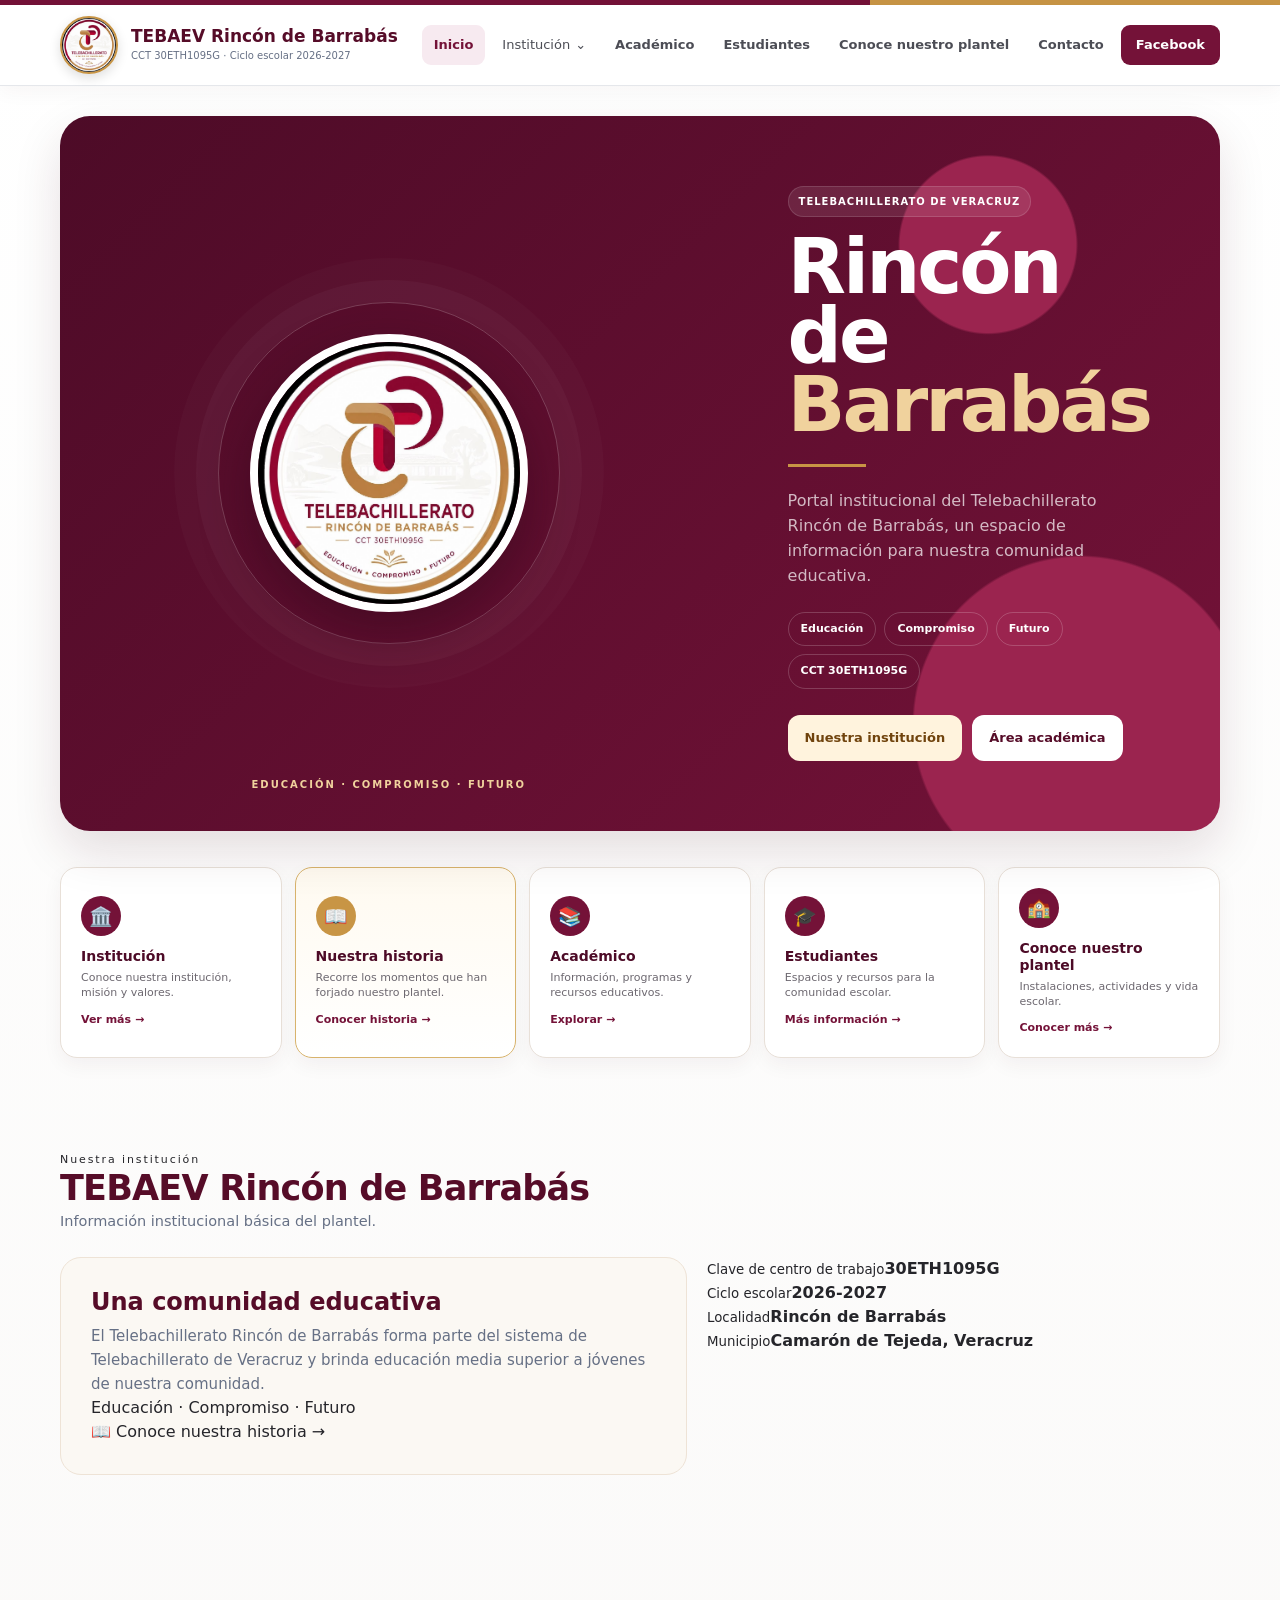
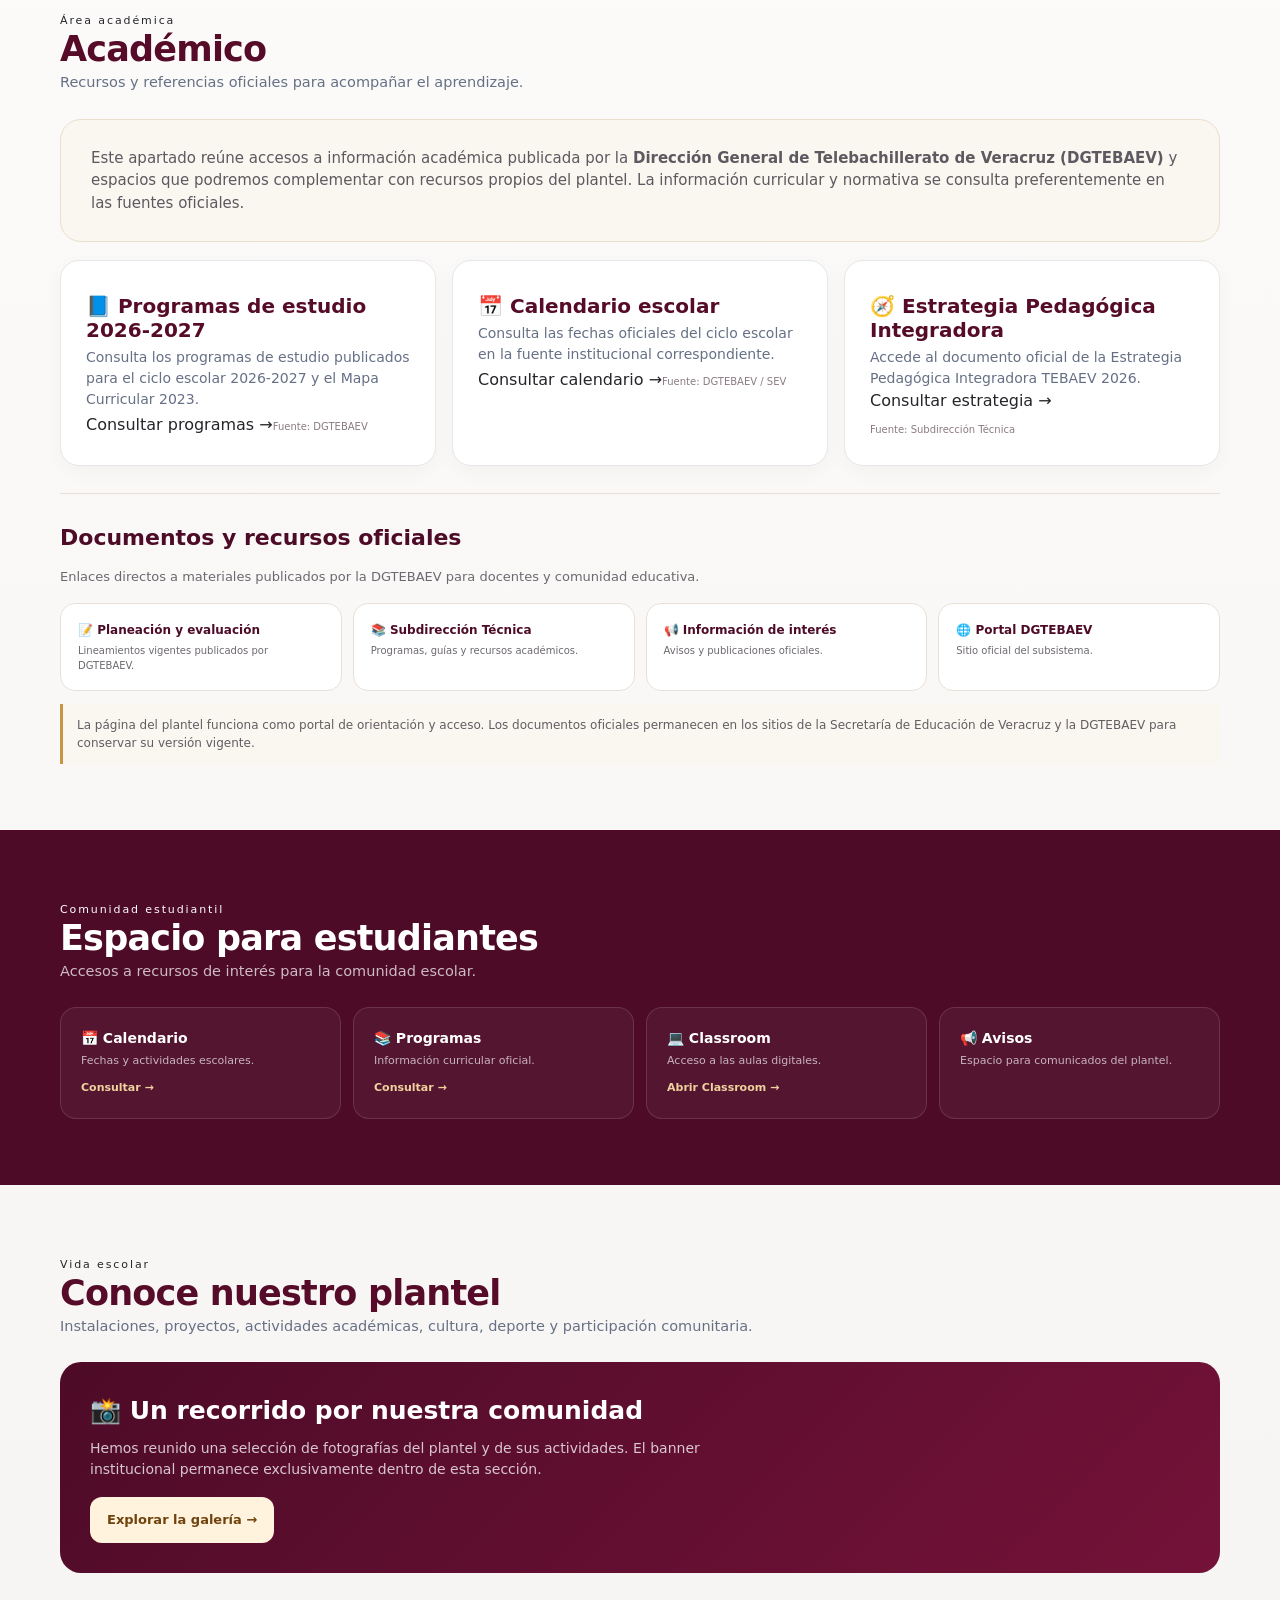
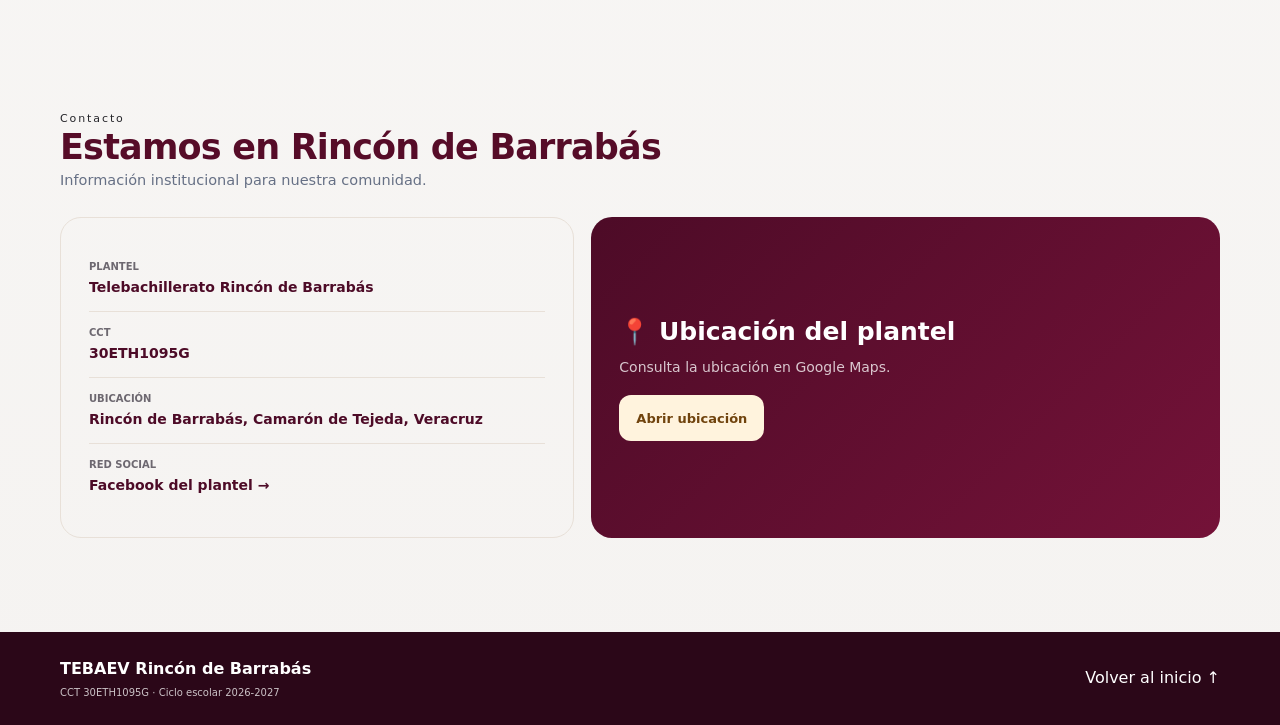
==== commit 646a2cbd: "Fix institution dropdown and bust cached CSS" ====
--- a/index.html
+++ b/index.html
@@ -12,9 +12,9 @@
 <meta name="twitter:card" content="summary_large_image">
 <link rel="icon" href="./Logo%20Tebaev%20RdB.jpg">
 <link rel="manifest" href="./manifest.json">
-<link rel="stylesheet" href="./assets/site.css?v=20260827">
-<link rel="stylesheet" href="./assets/home.css?v=20260827">
-<link rel="stylesheet" href="./assets/mobile-home.css?v=20260827">
+<link rel="stylesheet" href="./assets/site.css?v=20260827-2">
+<link rel="stylesheet" href="./assets/home.css?v=20260827-2">
+<link rel="stylesheet" href="./assets/mobile-home.css?v=20260827-2">
 <title>TEBAEV Rincón de Barrabás | Portal institucional</title>
 </head>
 <body>
@@ -30,5 +30,5 @@
 <section class="content" id="contacto"><div class="wrap"><div class="head"><span class="kicker">Contacto</span><h2>Estamos en Rincón de Barrabás</h2><p>Información institucional para nuestra comunidad.</p></div><div class="contact"><div class="contactCard"><div class="row"><small>Plantel</small><strong>Telebachillerato Rincón de Barrabás</strong></div><div class="row"><small>CCT</small><strong>30ETH1095G</strong></div><div class="row"><small>Ubicación</small><strong>Rincón de Barrabás, Camarón de Tejeda, Veracruz</strong></div><div class="row"><small>Red social</small><strong><a href="https://www.facebook.com/profile.php?id=100013613138056" target="_blank" rel="noopener">Facebook del plantel →</a></strong></div></div><div class="map"><h3>📍 Ubicación del plantel</h3><p>Consulta la ubicación en Google Maps.</p><a class="btn gold" href="https://www.google.com/maps/search/?api=1&query=Telebachillerato%20Rincon%20de%20Barrabas%20Camar%C3%B3n%20de%20Tejeda%20Veracruz" target="_blank" rel="noopener">Abrir ubicación</a></div></div></div></section>
 </main>
 <footer><div class="wrap foot"><div><strong>TEBAEV Rincón de Barrabás</strong><small>CCT 30ETH1095G · Ciclo escolar 2026-2027</small></div><a href="#inicio">Volver al inicio ↑</a></div></footer>
-<script>const h=document.getElementById('hamb'),m=document.getElementById('menu'),d=document.getElementById('institutionDrop'),db=d.querySelector('.dropbtn');h.addEventListener('click',()=>{const o=m.classList.toggle('open');h.setAttribute('aria-expanded',o)});db.addEventListener('click',()=>{const o=d.classList.toggle('open');db.setAttribute('aria-expanded',o)});document.querySelectorAll('.menu a').forEach(a=>a.addEventListener('click',()=>{m.classList.remove('open');d.classList.remove('open');h.setAttribute('aria-expanded','false');db.setAttribute('aria-expanded','false')}));</script>
+<script>const h=document.getElementById('hamb'),m=document.getElementById('menu'),d=document.getElementById('institutionDrop'),db=d.querySelector('.dropbtn');h.addEventListener('click',()=>{const o=m.classList.toggle('open');h.setAttribute('aria-expanded',o)});db.addEventListener('click',e=>{e.preventDefault();e.stopPropagation();const o=d.classList.toggle('open');db.setAttribute('aria-expanded',o)});document.addEventListener('click',e=>{if(!d.contains(e.target)){d.classList.remove('open');db.setAttribute('aria-expanded','false')}});document.querySelectorAll('.menu a').forEach(a=>a.addEventListener('click',()=>{m.classList.remove('open');d.classList.remove('open');h.setAttribute('aria-expanded','false');db.setAttribute('aria-expanded','false')}));</script>
 </body></html>
--- a/assets/site.css
+++ b/assets/site.css
@@ -1,4 +1,8 @@
 /* Shared TEBAEV site styles are maintained here. */
 :root{--v:#741238;--v2:#560c28;--g:#c89545;--bg:#f5f3f1;--ink:#25252a;--muted:#667085;--line:#e5e7eb;--card:#fff;--cream:#fbf8f3}
-*{box-sizing:border-box}html{scroll-behavior:smooth;scroll-padding-top:86px}body{margin:0;font-family:system-ui,-apple-system,"Segoe UI",Roboto,Arial,sans-serif;color:var(--ink);background:linear-gradient(#fff,var(--bg));line-height:1.5}a{text-decoration:none;color:inherit}img{max-width:100%;height:auto}.wrap,.site-wrap{width:min(1160px,calc(100% - 36px));margin:auto}.top,.site-top{height:5px;background:linear-gradient(90deg,var(--v) 0 68%,var(--g) 68% 100%)}header,.site-header{position:sticky;top:0;z-index:30;background:#fffffff4;backdrop-filter:blur(12px);border-bottom:1px solid var(--line);box-shadow:0 5px 20px rgba(62,12,34,.045)}.nav,.site-nav{min-height:72px;display:flex;align-items:center;justify-content:space-between;gap:14px}.brand,.site-brand{display:flex;align-items:center;gap:11px;flex-shrink:0}.logo,.brand img,.site-brand img{width:52px;height:52px;border-radius:50%;display:block;object-fit:cover;border:2px solid var(--g);box-shadow:0 4px 12px #0002}.brand b,.brand strong,.site-brand strong{display:block;color:var(--v2);font-size:15px;line-height:1.12}.brand small,.site-brand small{display:block;color:var(--muted);font-size:9.5px;margin-top:3px;line-height:1.25}.menu,.site-menu{display:flex;gap:3px;align-items:center}.menu a,.site-menu>a,.site-dropbtn{padding:9px 10px;border-radius:9px;font-size:12px;font-weight:800;color:#4c4d55;white-space:nowrap}.menu a:hover,.menu a[aria-current="page"],.site-menu>a:hover,.site-dropbtn:hover{background:#f7eaf0;color:var(--v)}.menu .fb,.site-menu .site-fb{background:var(--v);color:#fff}.mb,.hamb,.site-hamb{display:none;border:0;background:#f7eaf0;color:var(--v);border-radius:11px;width:44px;height:44px;font-size:21px;cursor:pointer}.site-drop{position:relative}.site-dropbtn{border:0;background:transparent;font:inherit;cursor:pointer}.site-dropbtn:after{content:"⌄";margin-left:5px}.site-dropmenu{position:absolute;top:calc(100% + 8px);left:0;min-width:225px;padding:7px;background:#fff;border:1px solid var(--line);border-radius:14px;box-shadow:0 18px 45px rgba(62,12,34,.15);display:none}.site-drop:hover .site-dropmenu,.site-drop:focus-within .site-dropmenu,.site-drop.open .site-dropmenu{display:block}.site-dropmenu a{display:block;padding:10px 12px;border-radius:9px;font-size:12px;font-weight:800;color:#4c4d55}.site-dropmenu a:hover{background:#f7eaf0;color:var(--v)}
-.hero{padding:30px 0 18px}.heroCard{background-position:center;background-size:cover;color:#fff;border-radius:25px;padding:32px 26px;overflow:hidden;position:relative;min-height:310px;display:flex;flex-direction:column;justify-content:center}.eyebrow{display:inline-block;background:#ffffff18;border:1px solid #ffffff22;padding:7px 10px;border-radius:999px;font-size:10px;font-weight:900;letter-spacing:.1em;text-transform:uppercase;width:max-content}.hero h1{font-size:clamp(35px,6vw,62px);line-height:.98;letter-spacing:-.04em;margin:16px 0 12px}.hero h1 span{color:#e1b66f}.hero p{max-width:680px;margin:0;color:#fff;opacity:.9;font-size:15px}.actions{display:flex;flex-wrap:wrap;gap:9px;margin-top:20px}.btn{display:inline-flex;align-items:center;justify-content:center;min-height:45px;padding:0 16px;border-radius:11px;background:#fff;color:var(--v2);font-size:12px;font-weight:900}.btn.gold,.gold{background:#fff3dd;color:#70430d}.notice{margin:10px 0 22px;background:#fff;border:1px solid var(--line);border-left:5px solid var(--g);border-radius:14px;padding:13px 15px;font-size:13px}.notice b{color:var(--v)}section{padding:27px 0}.section{padding:58px 0}.head{margin-bottom:15px}.head h2{margin:0;color:var(--v2);font-size:27px;line-height:1.12}.head p{margin:3px 0;color:var(--muted);font-size:13px}.grid{display:grid;grid-template-columns:repeat(3,1fr);gap:13px}.card{background:var(--card);border:1px solid var(--line);border-radius:17px;padding:18px;box-shadow:0 6px 20px #00000008}.card h2,.card h3{color:var(--v2)}.card h3{margin:8px 0 5px;font-size:16px}.card p{margin:0;color:var(--muted);font-size:12px}.more{display:inline-block;margin-top:12px;color:var(--v);font-size:11px;font-weight:900}.dashboard{display:grid;grid-template-columns:1.2fr .8fr;gap:14px}.panel{background:var(--cream);border:1px solid #eee3d6;border-radius:19px;padding:20px}.panel h3{margin:0 0 8px;color:var(--v2)}.panel p{color:var(--muted);font-size:13px;margin:0}.noticeList{display:grid;gap:8px;margin-top:13px}.noticeItem{background:#fff;border:1px solid var(--line);border-radius:12px;padding:11px}.noticeItem small{display:block;color:var(--g);font-weight:900;font-size:10px}.noticeItem strong{display:block;color:var(--v2);font-size:12px}.noticeItem span{color:var(--muted);font-size:11px}.contact{display:grid;grid-template-columns:1fr 1fr;gap:13px}.item{background:#fff;border:1px solid var(--line);border-radius:13px;padding:12px}.item small{display:block;color:var(--muted);font-size:10px}.item strong{color:var(--v2);font-size:13px}.pageHero{padding:34px 0 20px}.pageHero h1{margin:0;color:var(--v2);font-size:clamp(30px,5vw,48px);line-height:1.05}.pageHero p{max-width:760px;color:var(--muted);font-size:14px;margin:9px 0 0}.prose{max-width:820px}.prose p{color:var(--muted);font-size:14px}.prose h2,.prose h3{color:var(--v2)}.gallery{display:grid;grid-template-columns:repeat(3,1fr);gap:13px}.gallery figure{margin:0;background:#fff;border:1px solid var(--line);border-radius:15px;overflow:hidden;box-shadow:0 6px 20px #00000008}.gallery img{display:block;width:100%;height:220px;object-fit:cover}.gallery figcaption{padding:10px 12px;color:var(--muted);font-size:11px}.back{display:inline-flex;align-items:center;gap:7px;color:var(--v);font-size:12px;font-weight:900;margin-top:12px}.site-footer,footer{margin-top:28px;background:#2b0718;color:#fff;padding:25px 0}.foot,.site-foot{display:flex;justify-content:space-between;gap:15px;align-items:center}.foot small,.site-foot small{opacity:.75;font-size:10px;display:block;margin-top:4px}.site-foot a{border:1px solid #ffffff29;border-radius:9px;padding:8px 11px;font-size:10px}@media(max-width:1050px){.menu a,.site-menu>a,.site-dropbtn{padding:8px 7px;font-size:11.5px}}@media(max-width:820px){.mb,.hamb,.site-hamb{display:block}.menu,.site-menu{display:none;position:absolute;left:12px;right:12px;top:64px;background:#fff;border:1px solid var(--line);border-radius:13px;padding:7px;box-shadow:0 12px 30px #0002;flex-direction:column;align-items:stretch}.menu.open,.site-menu.open{display:flex}.dashboard,.contact,.grid{grid-template-columns:1fr}.gallery{grid-template-columns:repeat(2,1fr)}.site-menu>a,.site-dropbtn{text-align:left;padding:12px}.site-menu .site-fb{text-align:center}.site-dropmenu{position:static;box-shadow:none;border:0;border-top:1px solid var(--line);border-radius:0;margin-top:4px;padding:4px 0}.site-drop:hover .site-dropmenu{display:none}.site-drop.open .site-dropmenu{display:block}.heroCard{min-height:0}.site-brand img{width:46px;height:46px}}@media(max-width:600px){.wrap,.site-wrap{width:calc(100% - 24px);padding:0}.top,.site-top{height:3px}.nav,.site-nav{min-height:64px}.brand,.site-brand{gap:9px}.logo,.brand img,.site-brand img{width:42px;height:42px}.brand b,.brand strong,.site-brand strong{font-size:14px}.brand small,.site-brand small{font-size:8.8px}.hero{padding:14px 0 10px}.heroCard{padding:24px 19px;border-radius:20px}.hero h1{font-size:40px}.actions{display:grid;grid-template-columns:1fr 1fr}.actions .btn{width:100%}.section{padding:40px 0}.pageHero{padding:28px 0 18px}.pageHero h1{font-size:35px}.pageHero p{font-size:13px}.grid,.gallery{grid-template-columns:1fr}.gallery img{height:240px}.head h2{font-size:28px}.head p{font-size:13px}.card{padding:20px}.panel{padding:21px}.foot,.site-foot{display:block;text-align:center}.foot>div:last-child,.site-foot>div:last-child{margin-top:10px}.site-menu{top:70px}}@media(max-width:370px){.brand b,.brand strong,.site-brand strong{font-size:13px}.brand small,.site-brand small{font-size:8.3px}.hero h1{font-size:37px}.head h2{font-size:26px}}
+*{box-sizing:border-box}html{scroll-behavior:smooth;scroll-padding-top:86px}body{margin:0;font-family:system-ui,-apple-system,"Segoe UI",Roboto,Arial,sans-serif;color:var(--ink);background:linear-gradient(#fff,var(--bg));line-height:1.5}a{text-decoration:none;color:inherit}img{max-width:100%;height:auto}.wrap,.site-wrap{width:min(1160px,calc(100% - 36px));margin:auto}.top,.site-top{height:5px;background:linear-gradient(90deg,var(--v) 0 68%,var(--g) 68% 100%)}header,.site-header{position:sticky;top:0;z-index:30;background:#fffffff4;backdrop-filter:blur(12px);border-bottom:1px solid var(--line);box-shadow:0 5px 20px rgba(62,12,34,.045)}.nav,.site-nav{min-height:72px;display:flex;align-items:center;justify-content:space-between;gap:14px}.brand,.site-brand{display:flex;align-items:center;gap:11px;flex-shrink:0}.logo,.brand img,.site-brand img{width:52px;height:52px;border-radius:50%;display:block;object-fit:cover;border:2px solid var(--g);box-shadow:0 4px 12px #0002}.brand b,.brand strong,.site-brand strong{display:block;color:var(--v2);font-size:15px;line-height:1.12}.brand small,.site-brand small{display:block;color:var(--muted);font-size:9.5px;margin-top:3px;line-height:1.25}.menu,.site-menu{display:flex;gap:3px;align-items:center;flex-wrap:nowrap;min-width:0}.menu>a,.menu .drop,.site-menu>a,.site-drop{flex:0 0 auto}.menu a,.site-menu>a,.site-dropbtn,.dropbtn{padding:9px 9px;border-radius:9px;font-size:11.5px;font-weight:800;color:#4c4d55;white-space:nowrap}.menu a:hover,.menu a[aria-current="page"],.site-menu>a:hover,.site-dropbtn:hover,.dropbtn:hover{background:#f7eaf0;color:var(--v)}.menu .fb,.site-menu .site-fb{background:var(--v);color:#fff}.mb,.hamb,.site-hamb{display:none;border:0;background:#f7eaf0;color:var(--v);border-radius:11px;width:44px;height:44px;font-size:21px;cursor:pointer}.site-drop,.drop{position:relative}.site-dropbtn,.dropbtn{border:0;background:transparent;font:inherit;cursor:pointer}.site-dropbtn:after,.dropbtn:after{content:"⌄";margin-left:5px}.site-dropmenu,.dropmenu{position:absolute;top:calc(100% + 8px);left:0;min-width:225px;padding:7px;background:#fff;border:1px solid var(--line);border-radius:14px;box-shadow:0 18px 45px rgba(62,12,34,.15);display:none;z-index:50}.site-drop.open .site-dropmenu,.drop.open .dropmenu{display:block}.site-dropmenu a,.dropmenu a{display:block;padding:10px 12px;border-radius:9px;font-size:12px;font-weight:800;color:#4c4d55}.site-dropmenu a:hover,.dropmenu a:hover{background:#f7eaf0;color:var(--v)}
+.hero{padding:30px 0 18px}.heroCard{background-position:center;background-size:cover;color:#fff;border-radius:25px;padding:32px 26px;overflow:hidden;position:relative;min-height:310px;display:flex;flex-direction:column;justify-content:center}.eyebrow{display:inline-block;background:#ffffff18;border:1px solid #ffffff22;padding:7px 10px;border-radius:999px;font-size:10px;font-weight:900;letter-spacing:.1em;text-transform:uppercase;width:max-content}.hero h1{font-size:clamp(35px,6vw,62px);line-height:.98;letter-spacing:-.04em;margin:16px 0 12px}.hero h1 span{color:#e1b66f}.hero p{max-width:680px;margin:0;color:#fff;opacity:.9;font-size:15px}.actions{display:flex;flex-wrap:wrap;gap:9px;margin-top:20px}.btn{display:inline-flex;align-items:center;justify-content:center;min-height:45px;padding:0 16px;border-radius:11px;background:#fff;color:var(--v2);font-size:12px;font-weight:900}.btn.gold,.gold{background:#fff3dd;color:#70430d}.notice{margin:10px 0 22px;background:#fff;border:1px solid var(--line);border-left:5px solid var(--g);border-radius:14px;padding:13px 15px;font-size:13px}.notice b{color:var(--v)}section{padding:27px 0}.section{padding:58px 0}.head{margin-bottom:15px}.head h2{margin:0;color:var(--v2);font-size:27px;line-height:1.12}.head p{margin:3px 0;color:var(--muted);font-size:13px}.grid{display:grid;grid-template-columns:repeat(3,1fr);gap:13px}.card{background:var(--card);border:1px solid var(--line);border-radius:17px;padding:18px;box-shadow:0 6px 20px #00000008}.card h2,.card h3{color:var(--v2)}.card h3{margin:8px 0 5px;font-size:16px}.card p{margin:0;color:var(--muted);font-size:12px}.more{display:inline-block;margin-top:12px;color:var(--v);font-size:11px;font-weight:900}.dashboard{display:grid;grid-template-columns:1.2fr .8fr;gap:14px}.panel{background:var(--cream);border:1px solid #eee3d6;border-radius:19px;padding:20px}.panel h3{margin:0 0 8px;color:var(--v2)}.panel p{color:var(--muted);font-size:13px;margin:0}.noticeList{display:grid;gap:8px;margin-top:13px}.noticeItem{background:#fff;border:1px solid var(--line);border-radius:12px;padding:11px}.noticeItem small{display:block;color:var(--g);font-weight:900;font-size:10px}.noticeItem strong{display:block;color:var(--v2);font-size:12px}.noticeItem span{color:var(--muted);font-size:11px}.contact{display:grid;grid-template-columns:1fr 1fr;gap:13px}.item{background:#fff;border:1px solid var(--line);border-radius:13px;padding:12px}.item small{display:block;color:var(--muted);font-size:10px}.item strong{color:var(--v2);font-size:13px}.pageHero{padding:34px 0 20px}.pageHero h1{margin:0;color:var(--v2);font-size:clamp(30px,5vw,48px);line-height:1.05}.pageHero p{max-width:760px;color:var(--muted);font-size:14px;margin:9px 0 0}.prose{max-width:820px}.prose p{color:var(--muted);font-size:14px}.prose h2,.prose h3{color:var(--v2)}.gallery{display:grid;grid-template-columns:repeat(3,1fr);gap:13px}.gallery figure{margin:0;background:#fff;border:1px solid var(--line);border-radius:15px;overflow:hidden;box-shadow:0 6px 20px #00000008}.gallery img{display:block;width:100%;height:220px;object-fit:cover}.gallery figcaption{padding:10px 12px;color:var(--muted);font-size:11px}.back{display:inline-flex;align-items:center;gap:7px;color:var(--v);font-size:12px;font-weight:900;margin-top:12px}.site-footer,footer{margin-top:28px;background:#2b0718;color:#fff;padding:25px 0}.foot,.site-foot{display:flex;justify-content:space-between;gap:15px;align-items:center}.foot small,.site-foot small{opacity:.75;font-size:10px;display:block;margin-top:4px}.site-foot a{border:1px solid #ffffff29;border-radius:9px;padding:8px 11px;font-size:10px}
+@media(max-width:1050px){.menu a,.site-menu>a,.site-dropbtn,.dropbtn{padding:8px 6px;font-size:10.5px}.nav,.site-nav{gap:6px}.brand b,.brand strong,.site-brand strong{font-size:13.5px}.brand small,.site-brand small{font-size:8.8px}}
+@media(max-width:820px){.mb,.hamb,.site-hamb{display:block}.menu,.site-menu{display:none;position:absolute;left:12px;right:12px;top:64px;background:#fff;border:1px solid var(--line);border-radius:13px;padding:7px;box-shadow:0 12px 30px #0002;flex-direction:column;align-items:stretch;flex-wrap:initial}.menu.open,.site-menu.open{display:flex}.dashboard,.contact,.grid{grid-template-columns:1fr}.gallery{grid-template-columns:repeat(2,1fr)}.site-menu>a,.site-dropbtn,.menu>a,.dropbtn{text-align:left;padding:12px}.site-menu .site-fb,.menu .fb{text-align:center}.site-dropmenu,.dropmenu{position:static;box-shadow:none;border:0;border-top:1px solid var(--line);border-radius:0;margin-top:4px;padding:4px 0}.site-drop.open .site-dropmenu,.drop.open .dropmenu{display:block}.heroCard{min-height:0}.site-brand img{width:46px;height:46px}}
+@media(max-width:600px){.wrap,.site-wrap{width:calc(100% - 24px);padding:0}.top,.site-top{height:3px}.nav,.site-nav{min-height:64px}.brand,.site-brand{gap:9px}.logo,.brand img,.site-brand img{width:42px;height:42px}.brand b,.brand strong,.site-brand strong{font-size:14px}.brand small,.site-brand small{font-size:8.8px}.hero{padding:14px 0 10px}.heroCard{padding:24px 19px;border-radius:20px}.hero h1{font-size:40px}.actions{display:grid;grid-template-columns:1fr 1fr}.actions .btn{width:100%}.section{padding:40px 0}.pageHero{padding:28px 0 18px}.pageHero h1{font-size:35px}.pageHero p{font-size:13px}.grid,.gallery{grid-template-columns:1fr}.gallery img{height:240px}.head h2{font-size:28px}.head p{font-size:13px}.card{padding:20px}.panel{padding:21px}.foot,.site-foot{display:block;text-align:center}.foot>div:last-child,.site-foot>div:last-child{margin-top:10px}.site-menu{top:70px}}
+@media(max-width:370px){.brand b,.brand strong,.site-brand strong{font-size:13px}.brand small,.site-brand small{font-size:8.3px}.hero h1{font-size:37px}.head h2{font-size:26px}}
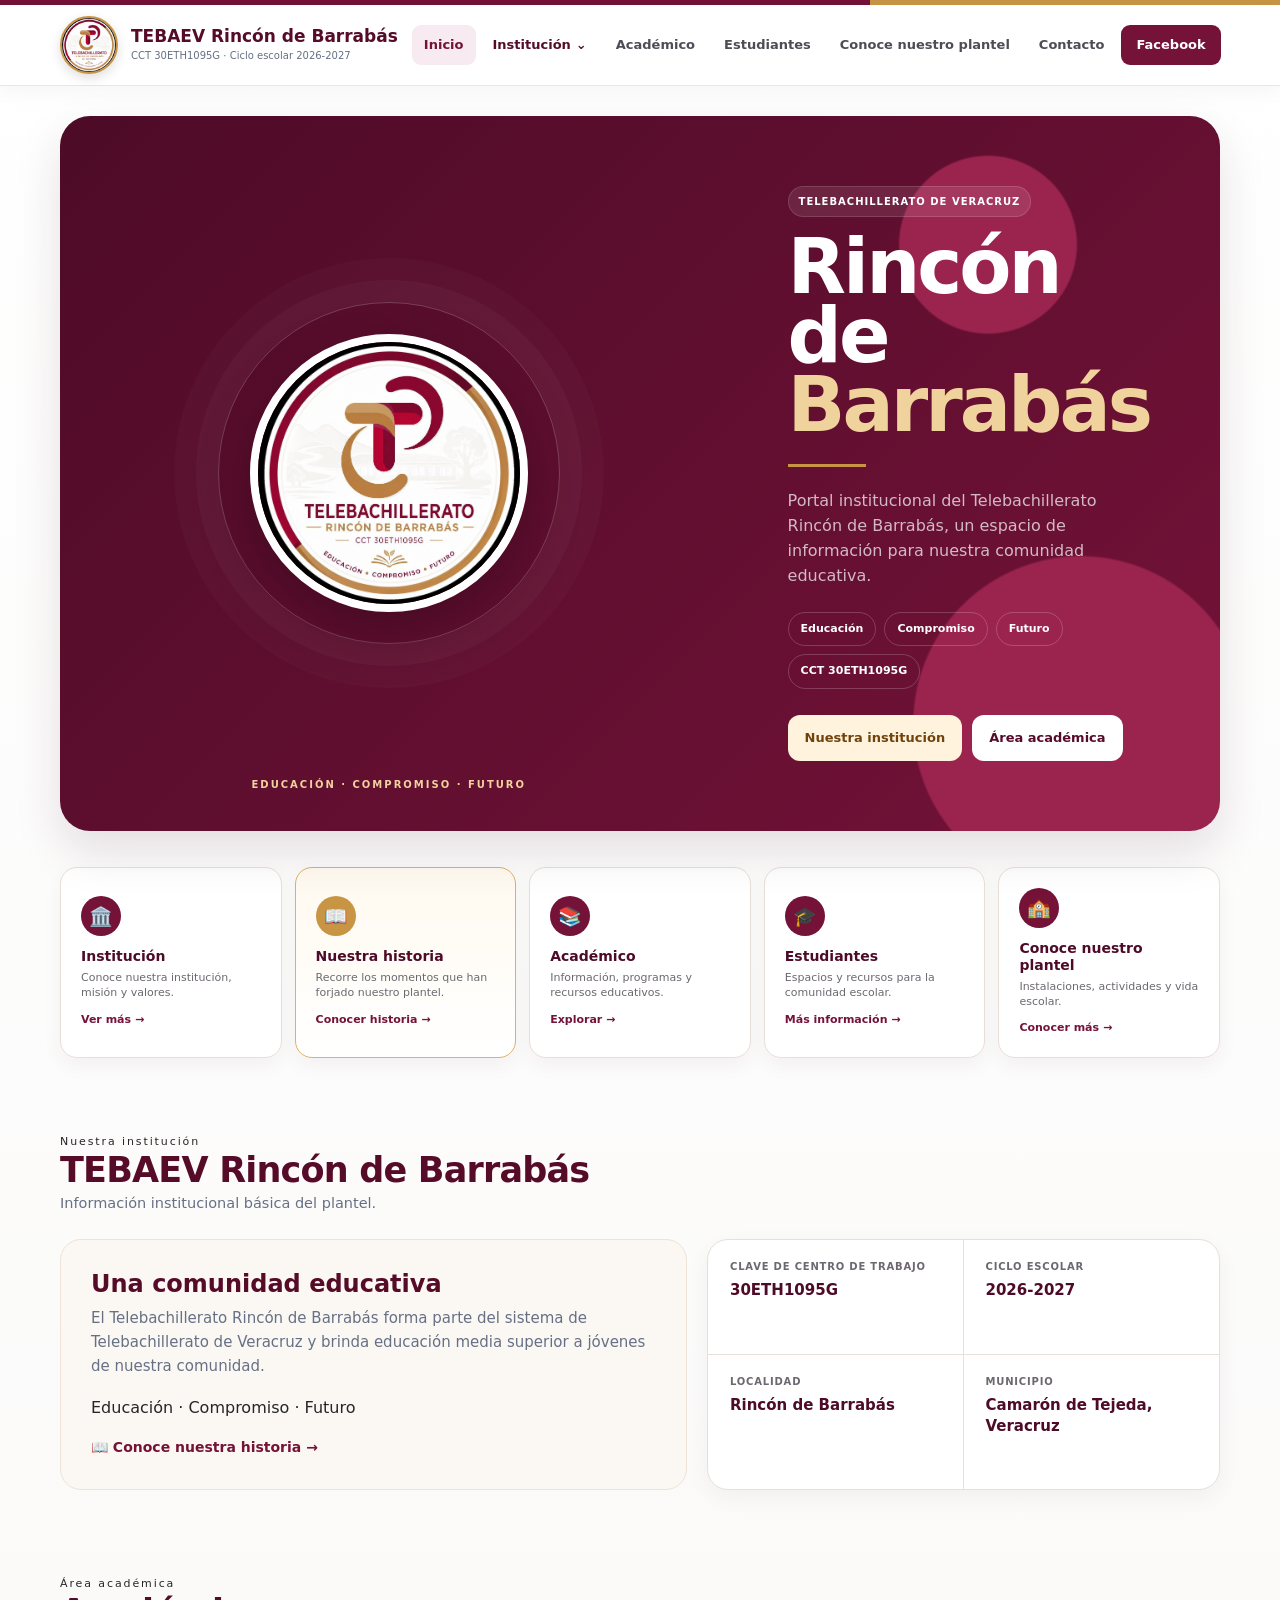
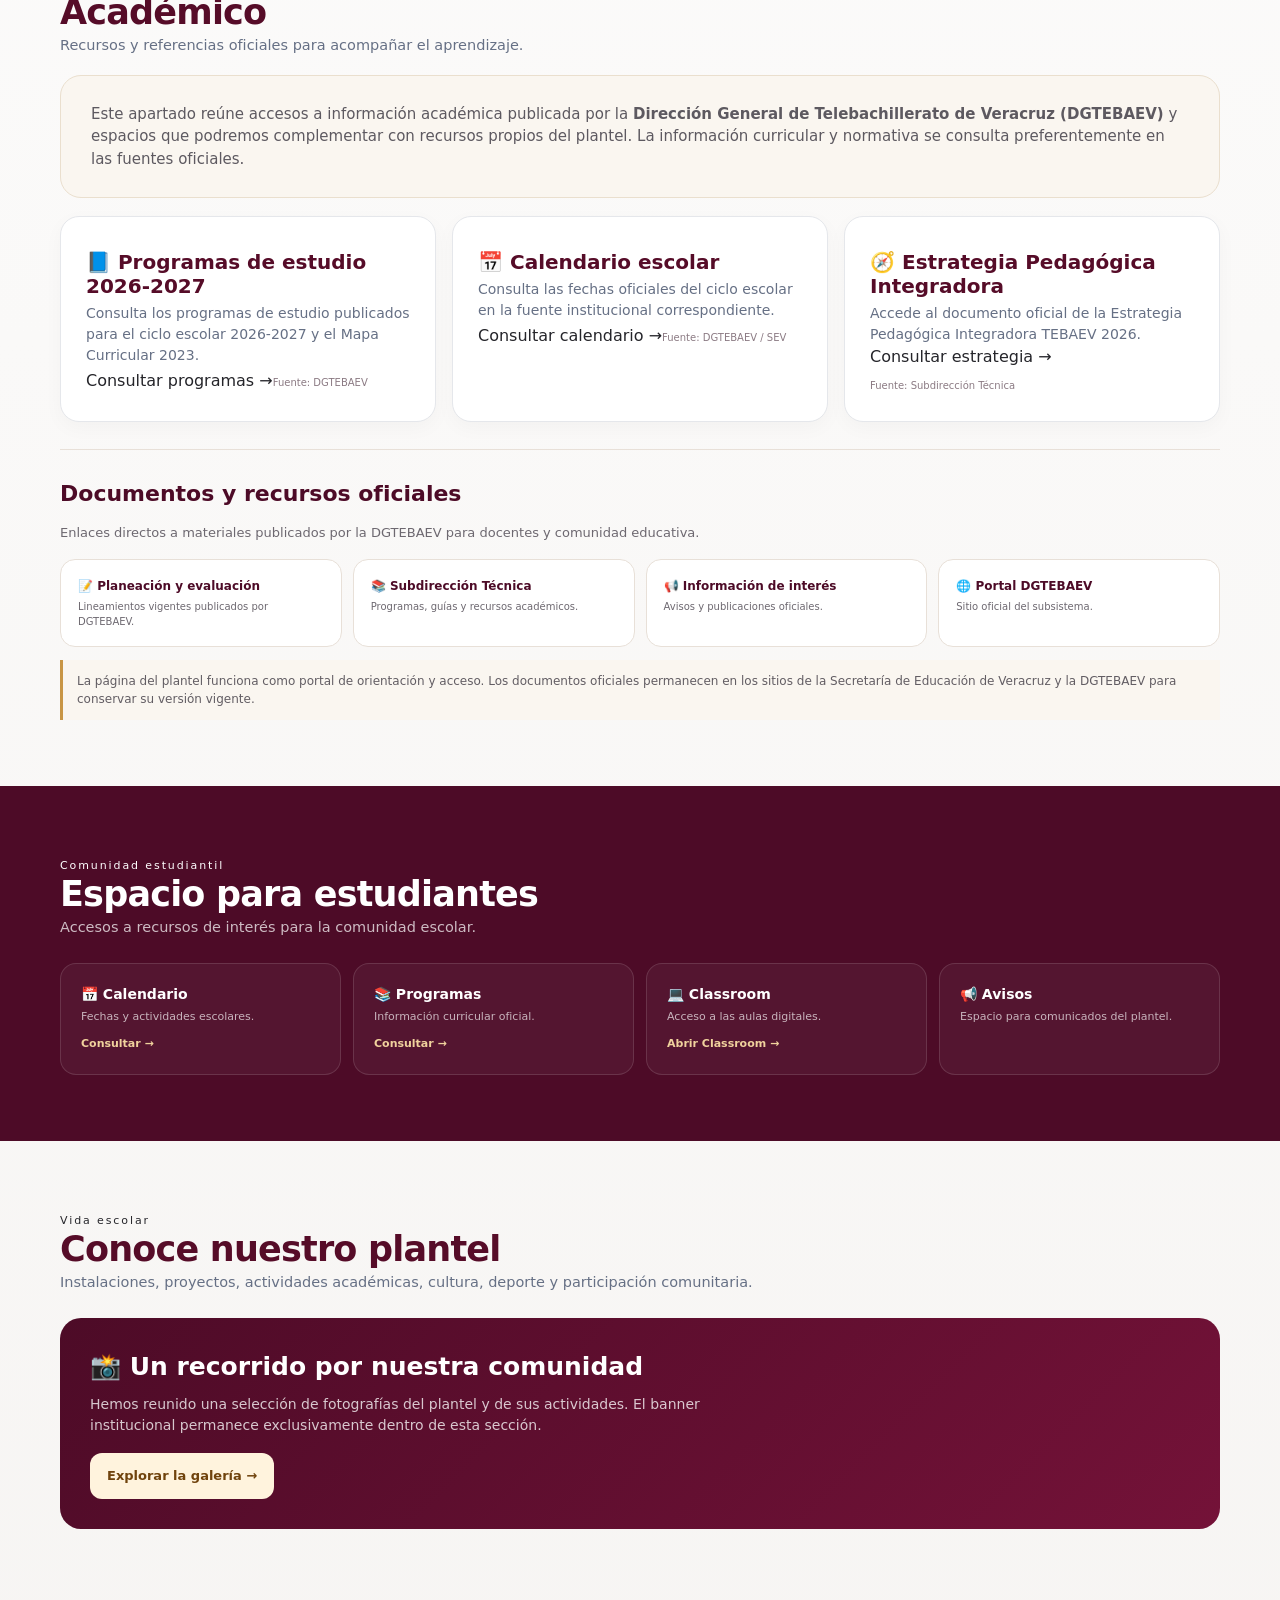
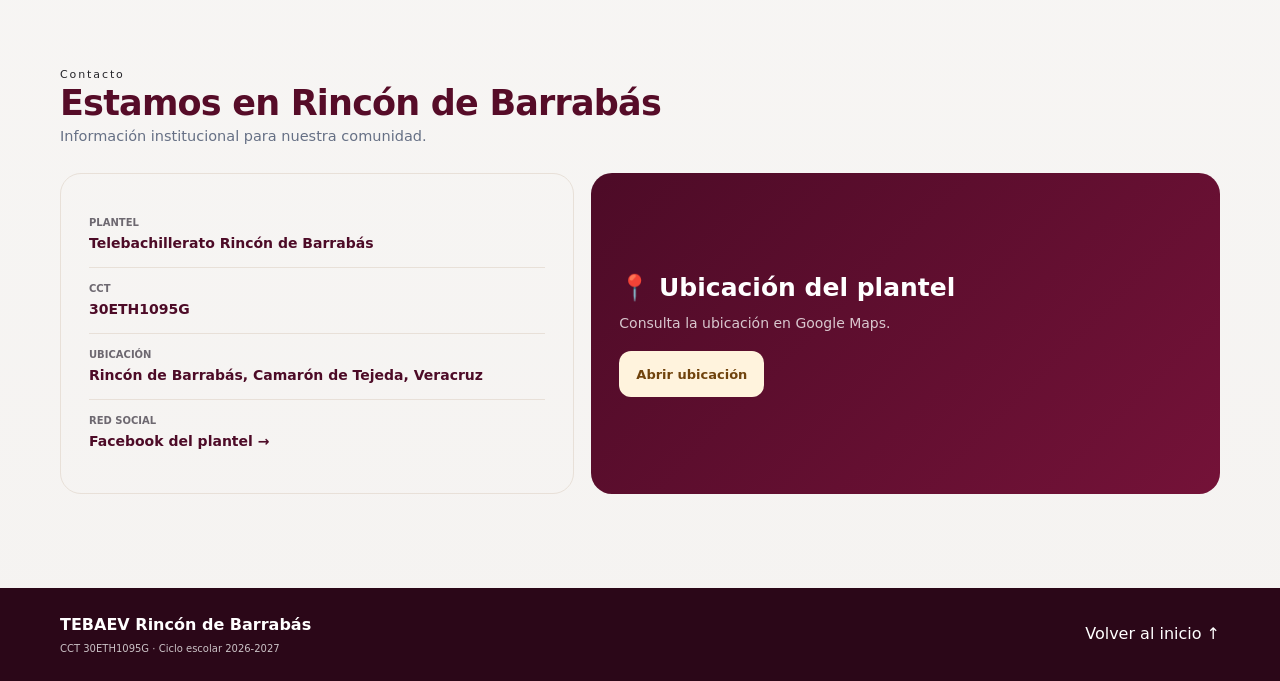
==== commit 197b509f: "Actualiza caché de estilos y sección institucional" ====
--- a/index.html
+++ b/index.html
@@ -12,9 +12,9 @@
 <meta name="twitter:card" content="summary_large_image">
 <link rel="icon" href="./Logo%20Tebaev%20RdB.jpg">
 <link rel="manifest" href="./manifest.json">
-<link rel="stylesheet" href="./assets/site.css?v=20260827-2">
-<link rel="stylesheet" href="./assets/home.css?v=20260827-2">
-<link rel="stylesheet" href="./assets/mobile-home.css?v=20260827-2">
+<link rel="stylesheet" href="./assets/site.css?v=20260830-3">
+<link rel="stylesheet" href="./assets/home.css?v=20260830-3">
+<link rel="stylesheet" href="./assets/mobile-home.css?v=20260830-3">
 <title>TEBAEV Rincón de Barrabás | Portal institucional</title>
 </head>
 <body>
--- a/assets/site.css
+++ b/assets/site.css
@@ -5,4 +5,5 @@
 @media(max-width:1050px){.menu a,.site-menu>a,.site-dropbtn,.dropbtn{padding:8px 6px;font-size:10.5px}.nav,.site-nav{gap:6px}.brand b,.brand strong,.site-brand strong{font-size:13.5px}.brand small,.site-brand small{font-size:8.8px}}
 @media(max-width:820px){.mb,.hamb,.site-hamb{display:block}.menu,.site-menu{display:none;position:absolute;left:12px;right:12px;top:64px;background:#fff;border:1px solid var(--line);border-radius:13px;padding:7px;box-shadow:0 12px 30px #0002;flex-direction:column;align-items:stretch;flex-wrap:initial}.menu.open,.site-menu.open{display:flex}.dashboard,.contact,.grid{grid-template-columns:1fr}.gallery{grid-template-columns:repeat(2,1fr)}.site-menu>a,.site-dropbtn,.menu>a,.dropbtn{text-align:left;padding:12px}.site-menu .site-fb,.menu .fb{text-align:center}.site-dropmenu,.dropmenu{position:static;box-shadow:none;border:0;border-top:1px solid var(--line);border-radius:0;margin-top:4px;padding:4px 0}.site-drop.open .site-dropmenu,.drop.open .dropmenu{display:block}.heroCard{min-height:0}.site-brand img{width:46px;height:46px}}
 @media(max-width:600px){.wrap,.site-wrap{width:calc(100% - 24px);padding:0}.top,.site-top{height:3px}.nav,.site-nav{min-height:64px}.brand,.site-brand{gap:9px}.logo,.brand img,.site-brand img{width:42px;height:42px}.brand b,.brand strong,.site-brand strong{font-size:14px}.brand small,.site-brand small{font-size:8.8px}.hero{padding:14px 0 10px}.heroCard{padding:24px 19px;border-radius:20px}.hero h1{font-size:40px}.actions{display:grid;grid-template-columns:1fr 1fr}.actions .btn{width:100%}.section{padding:40px 0}.pageHero{padding:28px 0 18px}.pageHero h1{font-size:35px}.pageHero p{font-size:13px}.grid,.gallery{grid-template-columns:1fr}.gallery img{height:240px}.head h2{font-size:28px}.head p{font-size:13px}.card{padding:20px}.panel{padding:21px}.foot,.site-foot{display:block;text-align:center}.foot>div:last-child,.site-foot>div:last-child{margin-top:10px}.site-menu{top:70px}}
-@media(max-width:370px){.brand b,.brand strong,.site-brand strong{font-size:13px}.brand small,.site-brand small{font-size:8.3px}.hero h1{font-size:37px}.head h2{font-size:26px}}+@media(max-width:370px){.brand b,.brand strong,.site-brand strong{font-size:13px}.brand small,.site-brand small{font-size:8.3px}.hero h1{font-size:37px}.head h2{font-size:26px}}
+.menu .dropbtn{font-weight:900;color:var(--v2)}
--- a/assets/home.css
+++ b/assets/home.css
@@ -1,3 +1,19 @@
 :root{--home-v:#741238;--home-v2:#4d0b27;--home-g:#c89545;--home-c:#faf6f0;--home-m:#6d6870;--home-b:#e8e0d8;--home-shadow:0 16px 40px rgba(62,12,34,.1)}
 .heroBox{min-height:520px;border-radius:30px;overflow:hidden;box-shadow:var(--home-shadow);background:radial-gradient(circle at 80% 18%,#9b244f 0 8%,transparent 8.2%),radial-gradient(circle at 88% 85%,#9b244f 0 14%,transparent 14.2%),linear-gradient(135deg,var(--home-v2),var(--home-v));position:relative;display:grid;grid-template-columns:1.18fr .82fr}.copy{padding:clamp(38px,5.5vw,70px);display:flex;flex-direction:column;justify-content:center;color:#fff}.copy h1{font-size:clamp(52px,6.2vw,76px);line-height:.91;letter-spacing:-3px;margin:15px 0 17px}.copy h1 span{display:block;color:#f0d29d}.line{width:78px;height:3px;background:var(--home-g);margin:8px 0 22px}.copy p{max-width:510px;color:#ffffffc9;font-size:16px;margin:0}.meta{display:flex;flex-wrap:wrap;gap:8px;margin-top:23px}.meta span{padding:8px 12px;border:1px solid #ffffff30;border-radius:999px;font-size:11px;font-weight:800}.heroMark{display:flex;align-items:center;justify-content:center;position:relative}.heroMark:before{content:"";position:absolute;width:340px;height:340px;border:1px solid #ffffff35;border-radius:50%;box-shadow:0 0 0 22px #ffffff08,0 0 0 44px #ffffff05}.heroMark img{position:relative;width:min(278px,59%);aspect-ratio:1;border-radius:50%;object-fit:cover;box-shadow:0 20px 50px #26041466;border:8px solid #fff}.markText{position:absolute;left:0;right:0;bottom:39px;text-align:center;color:#f0d29d;font-size:10px;font-weight:900;letter-spacing:2px;text-transform:uppercase}.quick{padding:14px 0 22px}.quickGrid{display:grid;grid-template-columns:repeat(5,1fr);gap:13px}.quickCard{min-height:150px;padding:20px;border:1px solid var(--home-b);border-radius:17px;background:#fff;box-shadow:0 7px 20px #3c0f230d;display:flex;flex-direction:column;justify-content:center;transition:.2s ease}.quickCard:hover{transform:translateY(-3px);border-color:#d5b06f;box-shadow:0 13px 28px #3c0f2314}.quickCard.featured{background:linear-gradient(180deg,#fffaf0,#fff);border-color:#d8b36c}.quickIcon{width:40px;height:40px;border-radius:50%;display:grid;place-items:center;background:var(--home-v);color:#fff;font-size:19px;margin-bottom:12px}.quickCard.featured .quickIcon{background:var(--home-g);color:#3a210d}.quickCard b{color:var(--home-v2);font-size:14px;line-height:1.25}.quickCard p{margin:4px 0 0;color:var(--home-m);font-size:11px;line-height:1.4}.quickCard .qLink{margin-top:11px;color:var(--home-v);font-size:11px;font-weight:900}.institution{display:grid;grid-template-columns:1.1fr .9fr;gap:20px;margin-top:25px}.academicIntro{margin-top:25px;padding:27px 30px;border-radius:21px;background:var(--home-c);border:1px solid #eadfce}.academicIntro p{margin:0;color:#5d5960;font-size:15px}.cards{display:grid;grid-template-columns:repeat(3,1fr);gap:16px;margin-top:18px}.source{display:inline-block;margin-top:9px;color:#8b7a83;font-size:10px}.official{border-top:1px solid var(--home-b);margin-top:27px;padding-top:27px}.official h3{margin:0;color:var(--home-v2);font-size:22px}.official p{color:var(--home-m);font-size:13px}.officialGrid{display:grid;grid-template-columns:repeat(4,1fr);gap:11px;margin-top:16px}.official a{padding:17px;border:1px solid var(--home-b);border-radius:15px;background:#fff;font-size:12px;font-weight:900;color:var(--home-v2)}.official a span{display:block;color:var(--home-m);font-size:10px;font-weight:500;margin-top:4px}.note{margin-top:13px;padding:12px 14px;border-left:3px solid var(--home-g);background:var(--home-c);color:#625d63;font-size:12px}.students{background:var(--home-v2);color:#fff}.students .head h2{color:#fff}.students .head p{color:#ffffffb8}.studentGrid{display:grid;grid-template-columns:repeat(4,1fr);gap:12px;margin-top:25px}.studentCard{padding:20px;border:1px solid #ffffff20;border-radius:16px;background:#ffffff0b}.studentCard strong{display:block;font-size:14px}.studentCard span{display:block;color:#ffffffad;font-size:11px;margin-top:4px}.studentCard a{display:inline-block;margin-top:10px;color:#f0d29d;font-size:11px;font-weight:900}.galleryPreview{margin-top:25px;padding:30px;border-radius:21px;background:linear-gradient(135deg,var(--home-v2),var(--home-v));color:#fff}.galleryPreview h3{margin:0 0 8px;font-size:25px}.galleryPreview p{margin:0;color:#ffffffc4;font-size:14px;max-width:680px}.galleryPreview .btn{margin-top:17px}.contact{display:grid;grid-template-columns:.9fr 1.1fr;gap:17px;margin-top:25px}.contactCard{padding:28px;border:1px solid var(--home-b);border-radius:21px}.row{padding:13px 0;border-bottom:1px solid var(--home-b)}.row:last-child{border:0}.row small{display:block;color:var(--home-m);font-size:10px;font-weight:900;text-transform:uppercase}.row strong{display:block;color:var(--home-v2);font-size:14px;margin-top:3px}.map{padding:28px;border-radius:21px;background:linear-gradient(135deg,var(--home-v2),var(--home-v));color:#fff;display:flex;flex-direction:column;justify-content:center}.map h3{margin:0 0 7px;font-size:25px}.map p{margin:0;color:#ffffffc4;font-size:14px}.map .btn{margin-top:17px;align-self:flex-start}
-@media(max-width:850px){.heroBox{grid-template-columns:1fr}.heroMark{min-height:240px;order:-1}.heroMark img{width:160px}.markText{bottom:16px}.copy{min-height:350px}.quickGrid{grid-template-columns:1fr 1fr}.institution,.contact{grid-template-columns:1fr}.cards{grid-template-columns:1fr 1fr}.officialGrid{grid-template-columns:1fr 1fr}.studentGrid{grid-template-columns:1fr 1fr}}
+section.content{padding:44px 0}
+#institucion{padding-top:48px;padding-bottom:38px}
+#academico{padding-top:42px}
+.institution{align-items:stretch;gap:22px}
+.institution>.panel,.institution>.data{min-height:100%}
+.data{display:grid;grid-template-columns:1fr 1fr;gap:0;background:#fff;border:1px solid var(--home-b);border-radius:21px;overflow:hidden;box-shadow:0 7px 22px rgba(62,12,34,.05)}
+.data div{padding:20px 22px;border-bottom:1px solid var(--home-b)}
+.data div:nth-child(odd){border-right:1px solid var(--home-b)}
+.data div:nth-child(3),.data div:nth-child(4){border-bottom:0}
+.data small{display:block;color:var(--home-m);font-size:10px;line-height:1.3;font-weight:900;letter-spacing:.08em;text-transform:uppercase;margin-bottom:7px}
+.data strong{display:block;color:var(--home-v2);font-size:15px;line-height:1.4;font-weight:750}
+.panel .quote{margin-top:18px}
+.panel .link{display:inline-flex;align-items:center;gap:5px;margin-top:18px;font-size:14px;line-height:1.35;font-weight:800;color:var(--home-v)}
+#academico .head{margin-bottom:18px}
+#academico .academicIntro{margin-top:0}
+@media(max-width:850px){section.content{padding:38px 0}.institution{grid-template-columns:1fr}.data{grid-template-columns:1fr 1fr}.data div:nth-child(odd){border-right:1px solid var(--home-b)}.data div:nth-child(3),.data div:nth-child(4){border-bottom:0}}
+@media(max-width:600px){section.content{padding:42px 0 36px}#institucion{padding-top:38px;padding-bottom:30px}#academico{padding-top:34px}.data{grid-template-columns:1fr}.data div{border-right:0!important;border-bottom:1px solid var(--home-b)!important}.data div:last-child{border-bottom:0!important}.data div{padding:17px 18px}.data small{font-size:10.5px;margin-bottom:6px}.data strong{font-size:16px;line-height:1.4}.panel .link{font-size:15px}.panel .quote{font-size:14px}}
--- a/assets/mobile-home.css
+++ b/assets/mobile-home.css
@@ -136,3 +136,39 @@
   .panel p,.academicIntro p,.card p,.map p{font-size:13px}
   .card h3{font-size:17.5px}
 }
+
+/* Legibilidad móvil: jerarquía, separación y tamaño táctil */
+@media (max-width:600px){
+  section.content,.content{padding-top:42px;padding-bottom:36px}
+  .kicker{font-size:10.5px;letter-spacing:2px;line-height:1.3}
+  .head h2{font-size:31px;line-height:1.12;letter-spacing:-.7px;margin:7px 0 8px}
+  .head p{font-size:15.5px;line-height:1.55;margin-top:7px}
+  .panel{padding:24px 22px}
+  .panel h3{font-size:23px;line-height:1.25;margin-bottom:12px}
+  .panel p,.academicIntro p,.card p,.map p,.galleryPreview p{font-size:15px;line-height:1.62;letter-spacing:0}
+  .quote{display:block;margin-top:18px;padding:14px 16px;font-size:14px;line-height:1.4;font-weight:700}
+  .panel .link{display:inline-flex;align-items:center;gap:5px;margin-top:18px;font-size:15px;line-height:1.35;font-weight:700}
+  .data div{padding:17px 18px}
+  .data small,.row small{display:block;margin-bottom:6px;font-size:10.5px;line-height:1.3;letter-spacing:.7px}
+  .data strong,.row strong{display:block;font-size:16px;line-height:1.4;font-weight:700}
+  .academicIntro{padding:23px 21px}
+  .cards{gap:13px}
+  .card{padding:21px 20px}
+  .card h3{font-size:20px;line-height:1.28;margin-bottom:9px}
+  .card .link,.source{font-size:13px}
+  .official h3{font-size:24px;line-height:1.25}
+  .official>p,.officialGrid a,.officialGrid a span{font-size:14px;line-height:1.5}
+  .studentCard strong{font-size:17px;line-height:1.3}
+  .studentCard span{font-size:13.5px;line-height:1.5}
+  .studentCard a{font-size:14px;line-height:1.4}
+  .galleryPreview h3,.map h3{font-size:23px;line-height:1.25}
+  .note{font-size:13px;line-height:1.55}
+}
+
+@media (max-width:370px){
+  .head h2{font-size:29px}
+  .head p{font-size:14.5px}
+  .panel h3{font-size:22px}
+  .panel p,.academicIntro p,.card p,.map p,.galleryPreview p{font-size:14.5px}
+  .data strong,.row strong{font-size:15px}
+}
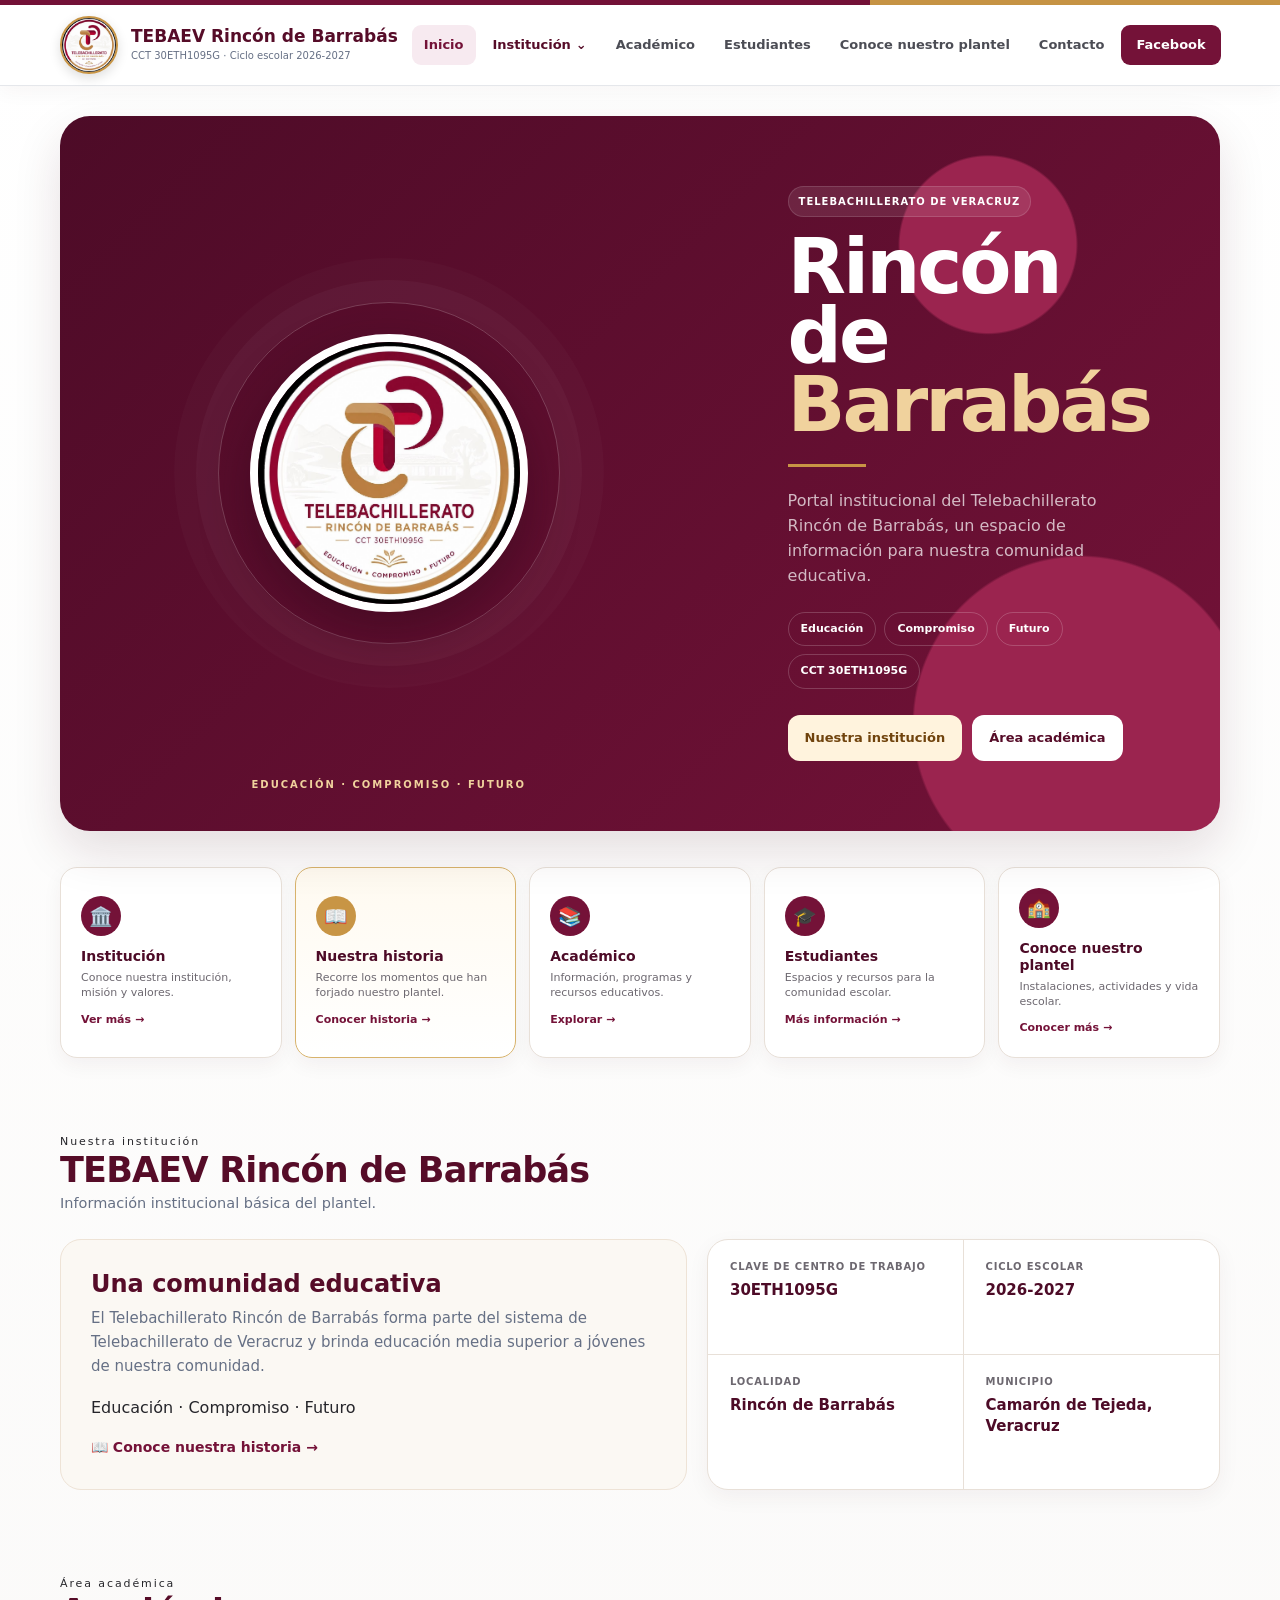
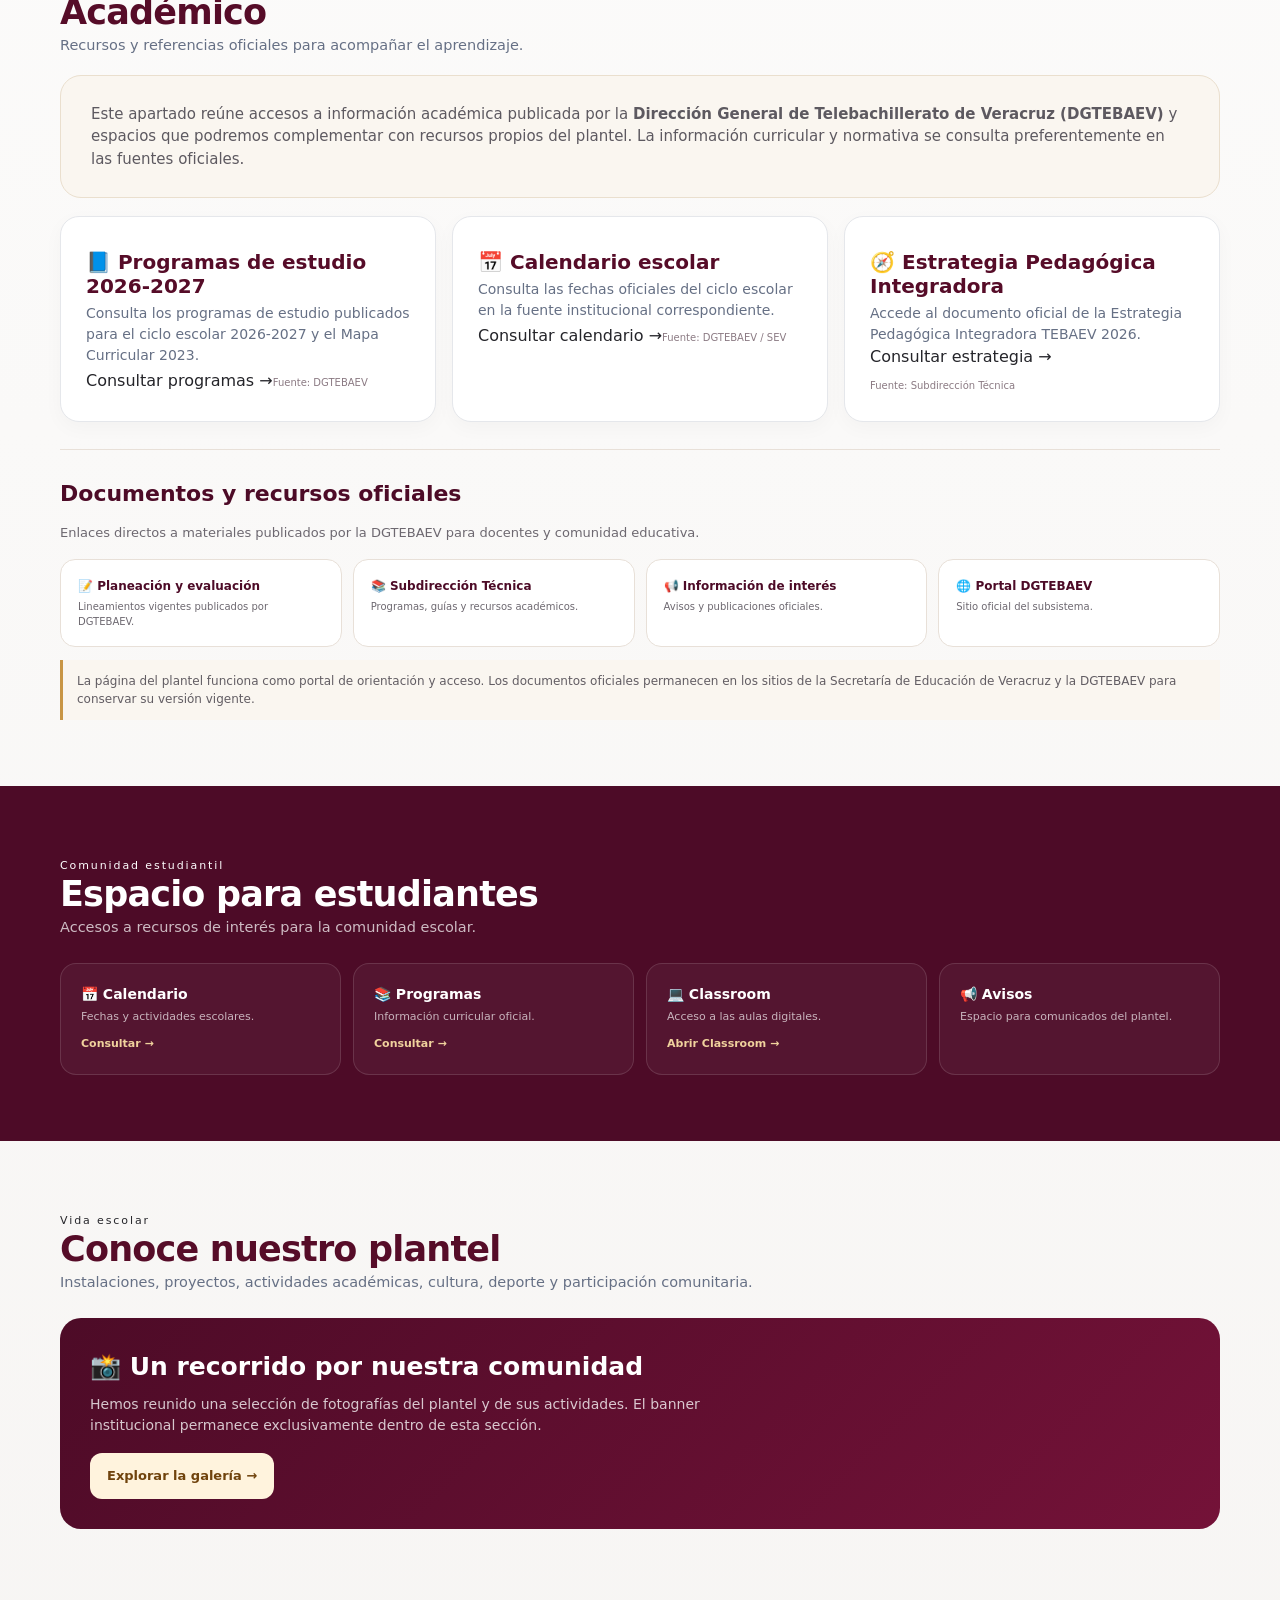
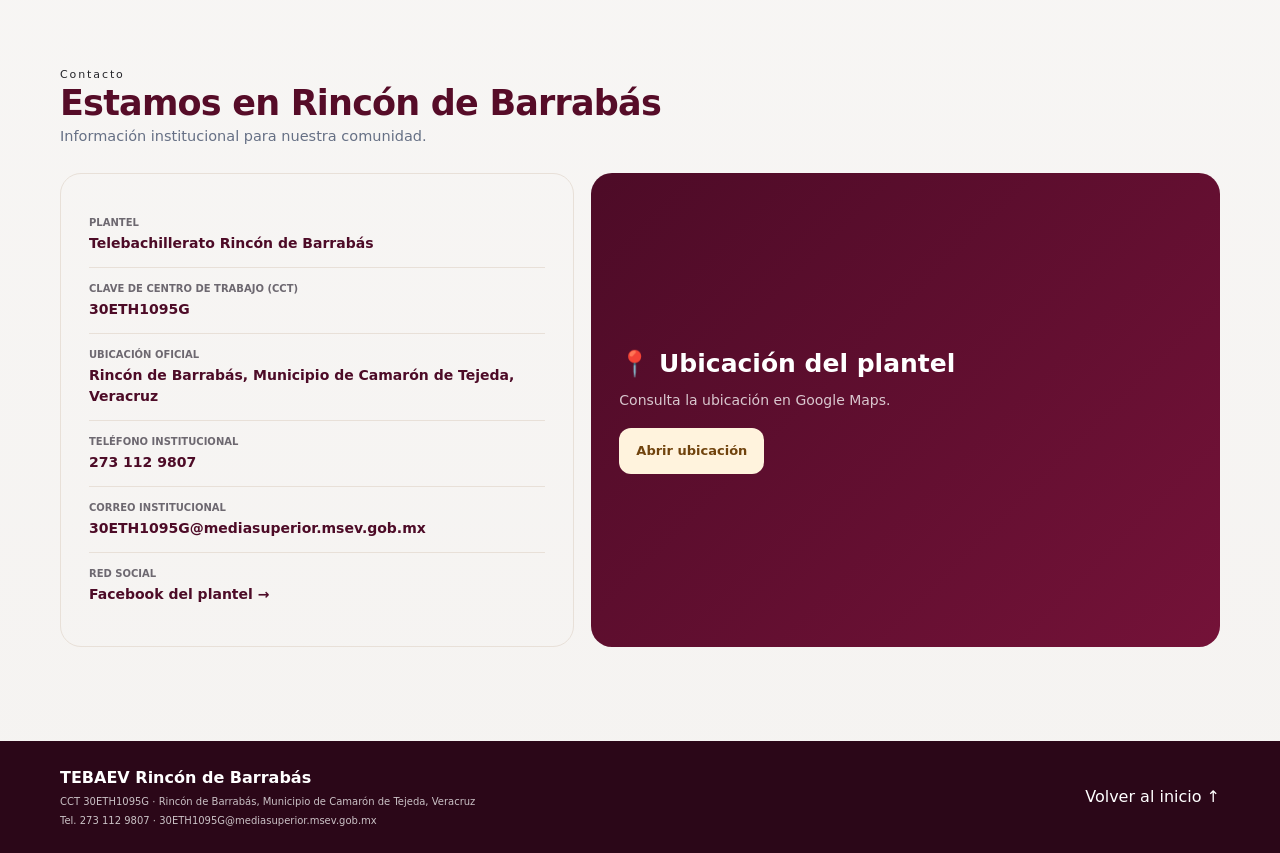
==== commit 80c95c04: "Mejora de identidad institucional y contacto oficial" ====
--- a/index.html
+++ b/index.html
@@ -10,6 +10,27 @@
 <meta property="og:description" content="Información institucional, académica y comunitaria del Telebachillerato Rincón de Barrabás.">
 <meta property="og:image" content="https://mario-orther.github.io/TEBAEV-Rincon-de-Barrabas/Portada%20Tebaev%20RdB.jpg">
 <meta name="twitter:card" content="summary_large_image">
+<script type="application/ld+json">
+{
+  "@context":"https://schema.org",
+  "@type":"EducationalOrganization",
+  "name":"Telebachillerato Rincón de Barrabás",
+  "alternateName":"TEBAEV Rincón de Barrabás",
+  "identifier":"30ETH1095G",
+  "url":"https://mario-orther.github.io/TEBAEV-Rincon-de-Barrabas/",
+  "logo":"https://mario-orther.github.io/TEBAEV-Rincon-de-Barrabas/Logo%20Tebaev%20RdB.jpg",
+  "image":"https://mario-orther.github.io/TEBAEV-Rincon-de-Barrabas/Portada%20Tebaev%20RdB.jpg",
+  "email":"30ETH1095G@mediasuperior.msev.gob.mx",
+  "telephone":"+52 273 112 9807",
+  "address":{
+    "@type":"PostalAddress",
+    "addressLocality":"Rincón de Barrabás",
+    "addressRegion":"Veracruz",
+    "addressCountry":"MX"
+  },
+  "sameAs":["https://www.facebook.com/profile.php?id=100013613138056"]
+}
+</script>
 <link rel="icon" href="./Logo%20Tebaev%20RdB.jpg">
 <link rel="manifest" href="./manifest.json">
 <link rel="stylesheet" href="./assets/site.css?v=20260830-3">
@@ -27,8 +48,8 @@
 <section class="content" id="academico"><div class="wrap"><div class="head"><span class="kicker">Área académica</span><h2>Académico</h2><p>Recursos y referencias oficiales para acompañar el aprendizaje.</p></div><div class="academicIntro"><p>Este apartado reúne accesos a información académica publicada por la <strong>Dirección General de Telebachillerato de Veracruz (DGTEBAEV)</strong> y espacios que podremos complementar con recursos propios del plantel. La información curricular y normativa se consulta preferentemente en las fuentes oficiales.</p></div><div class="cards"><article class="card"><h3>📘 Programas de estudio 2026-2027</h3><p>Consulta los programas de estudio publicados para el ciclo escolar 2026-2027 y el Mapa Curricular 2023.</p><a class="link" href="https://www.sev.gob.mx/tebaev/programas/" target="_blank" rel="noopener">Consultar programas →</a><small class="source">Fuente: DGTEBAEV</small></article><article class="card"><h3>📅 Calendario escolar</h3><p>Consulta las fechas oficiales del ciclo escolar en la fuente institucional correspondiente.</p><a class="link" href="https://www.sev.gob.mx/tebaev/de_interes/calendario-escolar/" target="_blank" rel="noopener">Consultar calendario →</a><small class="source">Fuente: DGTEBAEV / SEV</small></article><article class="card"><h3>🧭 Estrategia Pedagógica Integradora</h3><p>Accede al documento oficial de la Estrategia Pedagógica Integradora TEBAEV 2026.</p><a class="link" href="https://www.sev.gob.mx/tebaev/estrategia-integradora-tebaev2026/" target="_blank" rel="noopener">Consultar estrategia →</a><small class="source">Fuente: Subdirección Técnica</small></article></div><div class="official"><h3>Documentos y recursos oficiales</h3><p>Enlaces directos a materiales publicados por la DGTEBAEV para docentes y comunidad educativa.</p><div class="officialGrid"><a href="https://www.sev.gob.mx/tebaev/lineamientos-para-la-planeacion-didactica-y-la-evaluacion-del-aprendizaje/" target="_blank" rel="noopener">📝 Planeación y evaluación<span>Lineamientos vigentes publicados por DGTEBAEV.</span></a><a href="https://www.sev.gob.mx/tebaev/category/subdirecciones/subtecnica/" target="_blank" rel="noopener">📚 Subdirección Técnica<span>Programas, guías y recursos académicos.</span></a><a href="https://www.sev.gob.mx/tebaev/de_interes/" target="_blank" rel="noopener">📢 Información de interés<span>Avisos y publicaciones oficiales.</span></a><a href="https://www.sev.gob.mx/tebaev/" target="_blank" rel="noopener">🌐 Portal DGTEBAEV<span>Sitio oficial del subsistema.</span></a></div></div><div class="note">La página del plantel funciona como portal de orientación y acceso. Los documentos oficiales permanecen en los sitios de la Secretaría de Educación de Veracruz y la DGTEBAEV para conservar su versión vigente.</div></div></section>
 <section class="content students" id="estudiantes"><div class="wrap"><div class="head"><span class="kicker">Comunidad estudiantil</span><h2>Espacio para estudiantes</h2><p>Accesos a recursos de interés para la comunidad escolar.</p></div><div class="studentGrid"><div class="studentCard"><strong>📅 Calendario</strong><span>Fechas y actividades escolares.</span><a href="https://www.sev.gob.mx/tebaev/de_interes/calendario-escolar/" target="_blank" rel="noopener">Consultar →</a></div><div class="studentCard"><strong>📚 Programas</strong><span>Información curricular oficial.</span><a href="https://www.sev.gob.mx/tebaev/programas/" target="_blank" rel="noopener">Consultar →</a></div><div class="studentCard"><strong>💻 Classroom</strong><span>Acceso a las aulas digitales.</span><a href="https://classroom.google.com/" target="_blank" rel="noopener">Abrir Classroom →</a></div><div class="studentCard"><strong>📢 Avisos</strong><span>Espacio para comunicados del plantel.</span></div></div></div></section>
 <section class="content" id="galeria"><div class="wrap"><div class="head"><span class="kicker">Vida escolar</span><h2>Conoce nuestro plantel</h2><p>Instalaciones, proyectos, actividades académicas, cultura, deporte y participación comunitaria.</p></div><div class="galleryPreview"><h3>📸 Un recorrido por nuestra comunidad</h3><p>Hemos reunido una selección de fotografías del plantel y de sus actividades. El banner institucional permanece exclusivamente dentro de esta sección.</p><a class="btn gold" href="./conoce.html">Explorar la galería →</a></div></div></section>
-<section class="content" id="contacto"><div class="wrap"><div class="head"><span class="kicker">Contacto</span><h2>Estamos en Rincón de Barrabás</h2><p>Información institucional para nuestra comunidad.</p></div><div class="contact"><div class="contactCard"><div class="row"><small>Plantel</small><strong>Telebachillerato Rincón de Barrabás</strong></div><div class="row"><small>CCT</small><strong>30ETH1095G</strong></div><div class="row"><small>Ubicación</small><strong>Rincón de Barrabás, Camarón de Tejeda, Veracruz</strong></div><div class="row"><small>Red social</small><strong><a href="https://www.facebook.com/profile.php?id=100013613138056" target="_blank" rel="noopener">Facebook del plantel →</a></strong></div></div><div class="map"><h3>📍 Ubicación del plantel</h3><p>Consulta la ubicación en Google Maps.</p><a class="btn gold" href="https://www.google.com/maps/search/?api=1&query=Telebachillerato%20Rincon%20de%20Barrabas%20Camar%C3%B3n%20de%20Tejeda%20Veracruz" target="_blank" rel="noopener">Abrir ubicación</a></div></div></div></section>
+<section class="content" id="contacto"><div class="wrap"><div class="head"><span class="kicker">Contacto</span><h2>Estamos en Rincón de Barrabás</h2><p>Información institucional para nuestra comunidad.</p></div><div class="contact"><div class="contactCard"><div class="row"><small>Plantel</small><strong>Telebachillerato Rincón de Barrabás</strong></div><div class="row"><small>Clave de Centro de Trabajo (CCT)</small><strong>30ETH1095G</strong></div><div class="row"><small>Ubicación oficial</small><strong>Rincón de Barrabás, Municipio de Camarón de Tejeda, Veracruz</strong></div><div class="row"><small>Teléfono institucional</small><strong><a href="tel:+522731129807">273 112 9807</a></strong></div><div class="row"><small>Correo institucional</small><strong><a href="mailto:30ETH1095G@mediasuperior.msev.gob.mx">30ETH1095G@mediasuperior.msev.gob.mx</a></strong></div><div class="row"><small>Red social</small><strong><a href="https://www.facebook.com/profile.php?id=100013613138056" target="_blank" rel="noopener">Facebook del plantel →</a></strong></div></div><div class="map"><h3>📍 Ubicación del plantel</h3><p>Consulta la ubicación en Google Maps.</p><a class="btn gold" href="https://www.google.com/maps/search/?api=1&query=Telebachillerato%20Rincon%20de%20Barrabas%20Camar%C3%B3n%20de%20Tejeda%20Veracruz" target="_blank" rel="noopener">Abrir ubicación</a></div></div></div></section>
 </main>
-<footer><div class="wrap foot"><div><strong>TEBAEV Rincón de Barrabás</strong><small>CCT 30ETH1095G · Ciclo escolar 2026-2027</small></div><a href="#inicio">Volver al inicio ↑</a></div></footer>
+<footer><div class="wrap foot"><div><strong>TEBAEV Rincón de Barrabás</strong><small>CCT 30ETH1095G · Rincón de Barrabás, Municipio de Camarón de Tejeda, Veracruz</small><small>Tel. 273 112 9807 · <a href="mailto:30ETH1095G@mediasuperior.msev.gob.mx">30ETH1095G@mediasuperior.msev.gob.mx</a></small></div><a href="#inicio">Volver al inicio ↑</a></div></footer>
 <script>const h=document.getElementById('hamb'),m=document.getElementById('menu'),d=document.getElementById('institutionDrop'),db=d.querySelector('.dropbtn');h.addEventListener('click',()=>{const o=m.classList.toggle('open');h.setAttribute('aria-expanded',o)});db.addEventListener('click',e=>{e.preventDefault();e.stopPropagation();const o=d.classList.toggle('open');db.setAttribute('aria-expanded',o)});document.addEventListener('click',e=>{if(!d.contains(e.target)){d.classList.remove('open');db.setAttribute('aria-expanded','false')}});document.querySelectorAll('.menu a').forEach(a=>a.addEventListener('click',()=>{m.classList.remove('open');d.classList.remove('open');h.setAttribute('aria-expanded','false');db.setAttribute('aria-expanded','false')}));</script>
 </body></html>
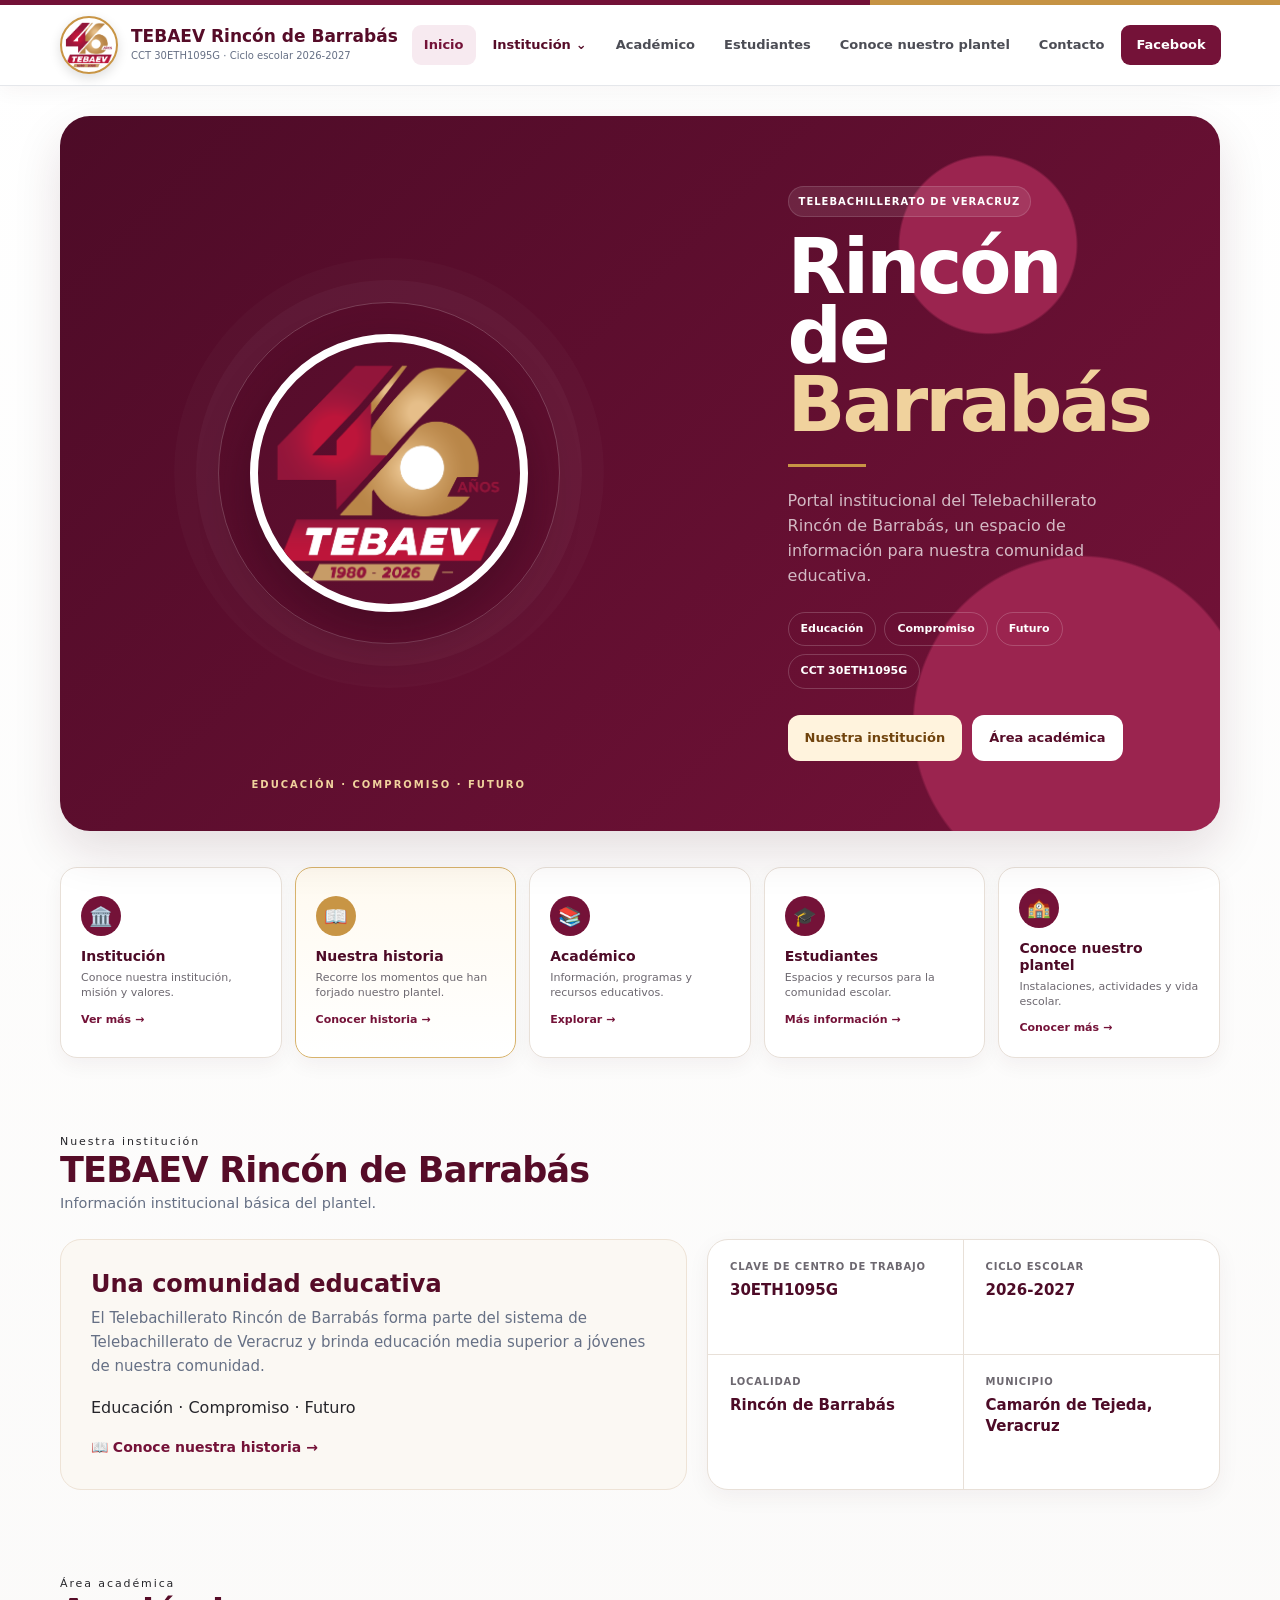
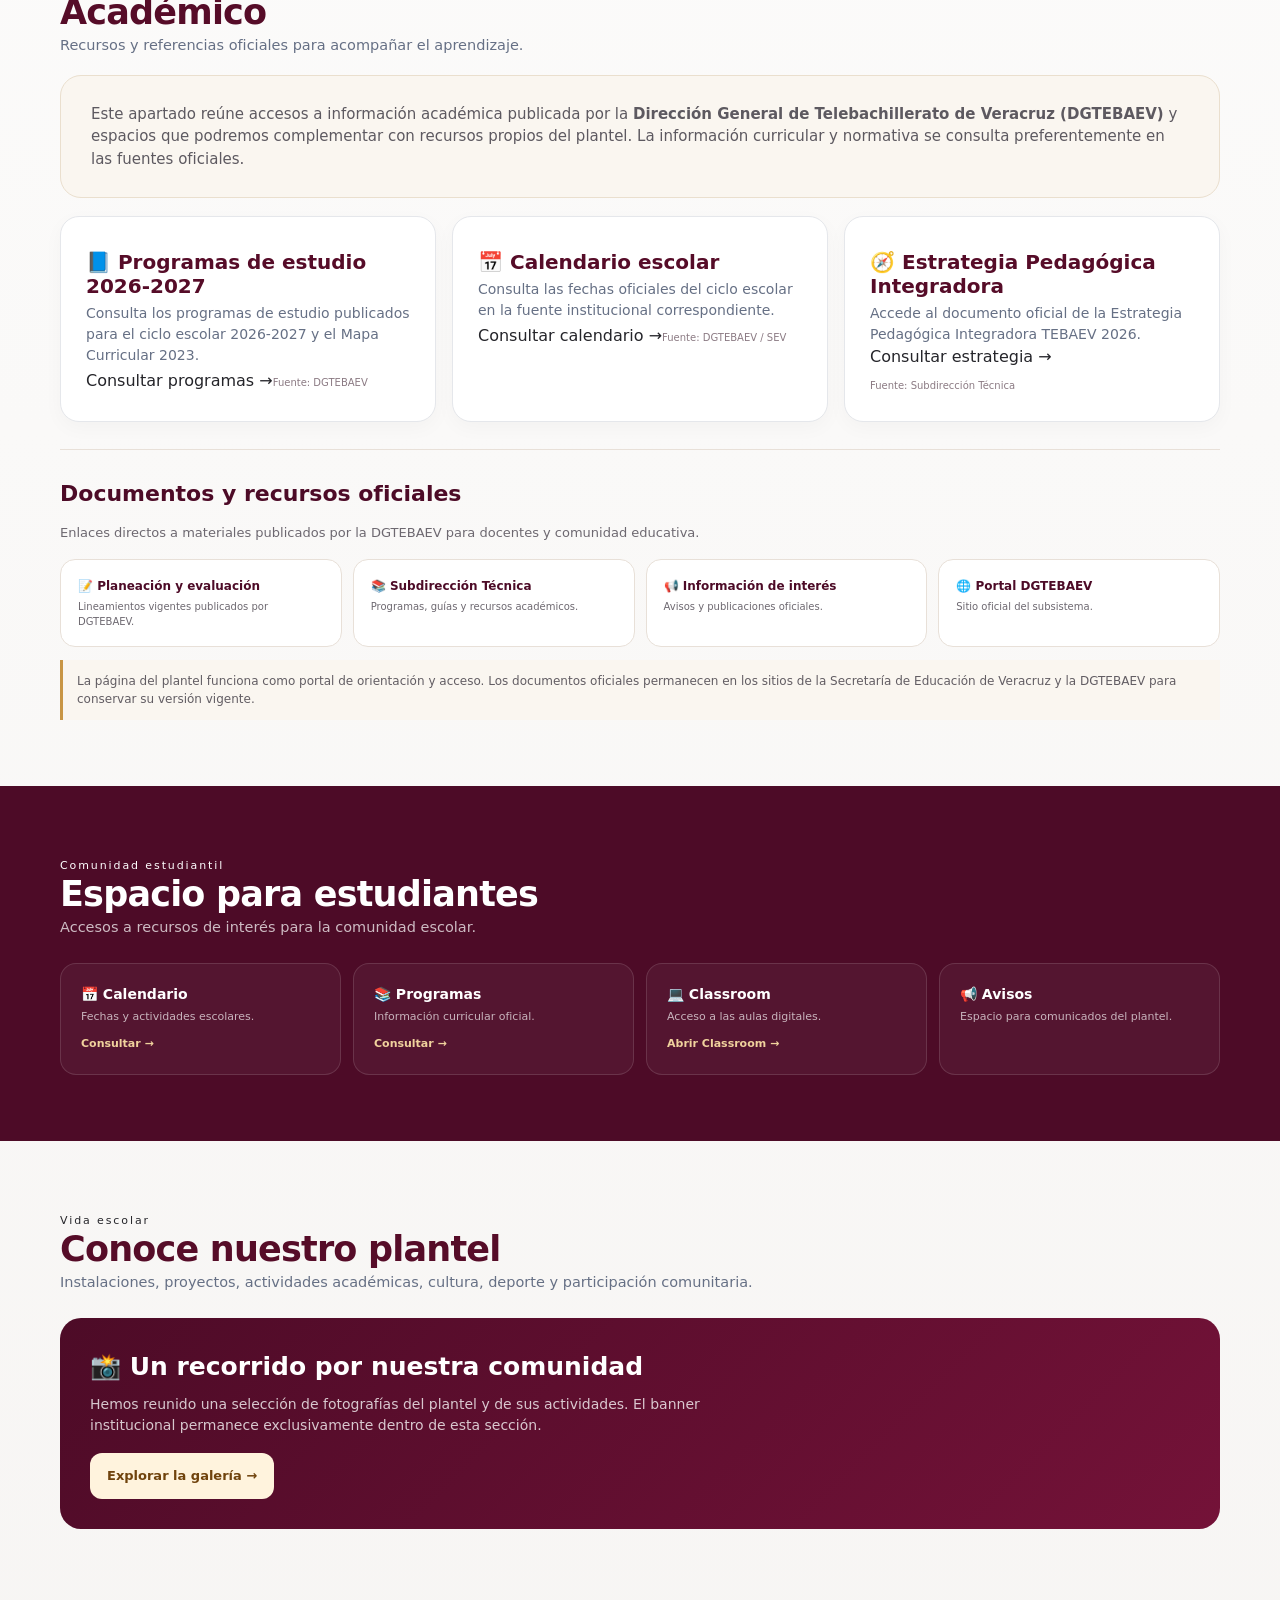
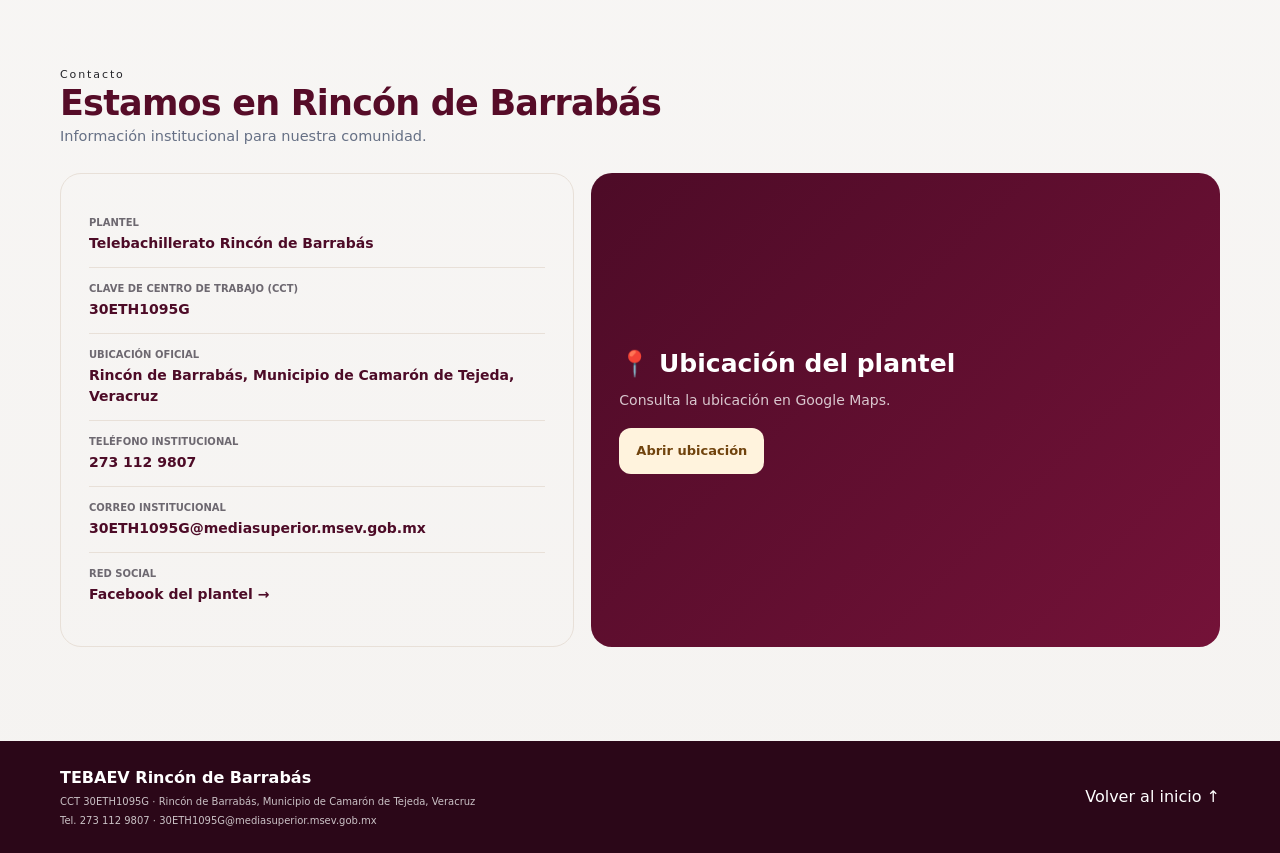
==== commit 87725ede: "Actualizar logotipo institucional TEBAEV" ====
--- a/index.html
+++ b/index.html
@@ -18,7 +18,7 @@
   "alternateName":"TEBAEV Rincón de Barrabás",
   "identifier":"30ETH1095G",
   "url":"https://mario-orther.github.io/TEBAEV-Rincon-de-Barrabas/",
-  "logo":"https://mario-orther.github.io/TEBAEV-Rincon-de-Barrabas/Logo%20Tebaev%20RdB.jpg",
+  "logo":"https://mario-orther.github.io/TEBAEV-Rincon-de-Barrabas/LOGO%2046.png",
   "image":"https://mario-orther.github.io/TEBAEV-Rincon-de-Barrabas/Portada%20Tebaev%20RdB.jpg",
   "email":"30ETH1095G@mediasuperior.msev.gob.mx",
   "telephone":"+52 273 112 9807",
@@ -31,7 +31,7 @@
   "sameAs":["https://www.facebook.com/profile.php?id=100013613138056"]
 }
 </script>
-<link rel="icon" href="./Logo%20Tebaev%20RdB.jpg">
+<link rel="icon" href="./LOGO%2046.png">
 <link rel="manifest" href="./manifest.json">
 <link rel="stylesheet" href="./assets/site.css?v=20260830-3">
 <link rel="stylesheet" href="./assets/home.css?v=20260830-3">
@@ -40,9 +40,9 @@
 </head>
 <body>
 <div class="top"></div>
-<header><div class="wrap nav"><a class="brand" href="#inicio"><img src="./Logo%20Tebaev%20RdB.jpg" width="58" height="58" alt="Logotipo del TEBAEV Rincón de Barrabás"><div><strong>TEBAEV Rincón de Barrabás</strong><small>CCT 30ETH1095G · Ciclo escolar 2026-2027</small></div></a><button class="hamb" id="hamb" aria-label="Abrir menú" aria-expanded="false">☰</button><nav class="menu" id="menu"><a href="#inicio" aria-current="page">Inicio</a><div class="drop" id="institutionDrop"><button class="dropbtn" type="button" aria-expanded="false">Institución</button><div class="dropmenu"><a href="#institucion">Presentación</a><a href="./historia.html">Nuestra historia</a><a href="./institucion.html">Información institucional</a></div></div><a href="#academico">Académico</a><a href="#estudiantes">Estudiantes</a><a href="./conoce.html">Conoce nuestro plantel</a><a href="#contacto">Contacto</a><a class="fb" href="https://www.facebook.com/profile.php?id=100013613138056" target="_blank" rel="noopener">Facebook</a></nav></div></header>
+<header><div class="wrap nav"><a class="brand" href="#inicio"><img src="./LOGO%2046.png" width="58" height="58" alt="Logotipo del TEBAEV Rincón de Barrabás"><div><strong>TEBAEV Rincón de Barrabás</strong><small>CCT 30ETH1095G · Ciclo escolar 2026-2027</small></div></a><button class="hamb" id="hamb" aria-label="Abrir menú" aria-expanded="false">☰</button><nav class="menu" id="menu"><a href="#inicio" aria-current="page">Inicio</a><div class="drop" id="institutionDrop"><button class="dropbtn" type="button" aria-expanded="false">Institución</button><div class="dropmenu"><a href="#institucion">Presentación</a><a href="./historia.html">Nuestra historia</a><a href="./institucion.html">Información institucional</a></div></div><a href="#academico">Académico</a><a href="#estudiantes">Estudiantes</a><a href="./conoce.html">Conoce nuestro plantel</a><a href="#contacto">Contacto</a><a class="fb" href="https://www.facebook.com/profile.php?id=100013613138056" target="_blank" rel="noopener">Facebook</a></nav></div></header>
 <main id="inicio">
-<section class="hero"><div class="wrap"><div class="heroBox"><div class="heroMark"><img src="./Logo%20Tebaev%20RdB.jpg" width="278" height="278" alt="Logotipo del Telebachillerato Rincón de Barrabás"><div class="markText">Educación · Compromiso · Futuro</div></div><div class="copy"><div class="eyebrow">Telebachillerato de Veracruz</div><h1>Rincón de <span>Barrabás</span></h1><div class="line"></div><p>Portal institucional del Telebachillerato Rincón de Barrabás, un espacio de información para nuestra comunidad educativa.</p><div class="meta"><span>Educación</span><span>Compromiso</span><span>Futuro</span><span>CCT 30ETH1095G</span></div><div class="actions"><a class="btn gold" href="#institucion">Nuestra institución</a><a class="btn light" href="#academico">Área académica</a></div></div></div></div></section>
+<section class="hero"><div class="wrap"><div class="heroBox"><div class="heroMark"><img src="./LOGO%2046.png" width="278" height="278" alt="Logotipo del Telebachillerato Rincón de Barrabás"><div class="markText">Educación · Compromiso · Futuro</div></div><div class="copy"><div class="eyebrow">Telebachillerato de Veracruz</div><h1>Rincón de <span>Barrabás</span></h1><div class="line"></div><p>Portal institucional del Telebachillerato Rincón de Barrabás, un espacio de información para nuestra comunidad educativa.</p><div class="meta"><span>Educación</span><span>Compromiso</span><span>Futuro</span><span>CCT 30ETH1095G</span></div><div class="actions"><a class="btn gold" href="#institucion">Nuestra institución</a><a class="btn light" href="#academico">Área académica</a></div></div></div></div></section>
 <section class="quick"><div class="wrap"><div class="quickGrid"><a class="quickCard" href="#institucion"><span class="quickIcon">🏛️</span><b>Institución</b><p>Conoce nuestra institución, misión y valores.</p><span class="qLink">Ver más →</span></a><a class="quickCard featured" href="./historia.html"><span class="quickIcon">📖</span><b>Nuestra historia</b><p>Recorre los momentos que han forjado nuestro plantel.</p><span class="qLink">Conocer historia →</span></a><a class="quickCard" href="#academico"><span class="quickIcon">📚</span><b>Académico</b><p>Información, programas y recursos educativos.</p><span class="qLink">Explorar →</span></a><a class="quickCard" href="#estudiantes"><span class="quickIcon">🎓</span><b>Estudiantes</b><p>Espacios y recursos para la comunidad escolar.</p><span class="qLink">Más información →</span></a><a class="quickCard" href="./conoce.html"><span class="quickIcon">🏫</span><b>Conoce nuestro plantel</b><p>Instalaciones, actividades y vida escolar.</p><span class="qLink">Conocer más →</span></a></div></div></section>
 <section class="content" id="institucion"><div class="wrap"><div class="head"><span class="kicker">Nuestra institución</span><h2>TEBAEV Rincón de Barrabás</h2><p>Información institucional básica del plantel.</p></div><div class="institution"><div class="panel"><h3>Una comunidad educativa</h3><p>El Telebachillerato Rincón de Barrabás forma parte del sistema de Telebachillerato de Veracruz y brinda educación media superior a jóvenes de nuestra comunidad.</p><div class="quote">Educación · Compromiso · Futuro</div><a class="link" href="./historia.html">📖 Conoce nuestra historia →</a></div><div class="data"><div><small>Clave de centro de trabajo</small><strong>30ETH1095G</strong></div><div><small>Ciclo escolar</small><strong>2026-2027</strong></div><div><small>Localidad</small><strong>Rincón de Barrabás</strong></div><div><small>Municipio</small><strong>Camarón de Tejeda, Veracruz</strong></div></div></div></div></section>
 <section class="content" id="academico"><div class="wrap"><div class="head"><span class="kicker">Área académica</span><h2>Académico</h2><p>Recursos y referencias oficiales para acompañar el aprendizaje.</p></div><div class="academicIntro"><p>Este apartado reúne accesos a información académica publicada por la <strong>Dirección General de Telebachillerato de Veracruz (DGTEBAEV)</strong> y espacios que podremos complementar con recursos propios del plantel. La información curricular y normativa se consulta preferentemente en las fuentes oficiales.</p></div><div class="cards"><article class="card"><h3>📘 Programas de estudio 2026-2027</h3><p>Consulta los programas de estudio publicados para el ciclo escolar 2026-2027 y el Mapa Curricular 2023.</p><a class="link" href="https://www.sev.gob.mx/tebaev/programas/" target="_blank" rel="noopener">Consultar programas →</a><small class="source">Fuente: DGTEBAEV</small></article><article class="card"><h3>📅 Calendario escolar</h3><p>Consulta las fechas oficiales del ciclo escolar en la fuente institucional correspondiente.</p><a class="link" href="https://www.sev.gob.mx/tebaev/de_interes/calendario-escolar/" target="_blank" rel="noopener">Consultar calendario →</a><small class="source">Fuente: DGTEBAEV / SEV</small></article><article class="card"><h3>🧭 Estrategia Pedagógica Integradora</h3><p>Accede al documento oficial de la Estrategia Pedagógica Integradora TEBAEV 2026.</p><a class="link" href="https://www.sev.gob.mx/tebaev/estrategia-integradora-tebaev2026/" target="_blank" rel="noopener">Consultar estrategia →</a><small class="source">Fuente: Subdirección Técnica</small></article></div><div class="official"><h3>Documentos y recursos oficiales</h3><p>Enlaces directos a materiales publicados por la DGTEBAEV para docentes y comunidad educativa.</p><div class="officialGrid"><a href="https://www.sev.gob.mx/tebaev/lineamientos-para-la-planeacion-didactica-y-la-evaluacion-del-aprendizaje/" target="_blank" rel="noopener">📝 Planeación y evaluación<span>Lineamientos vigentes publicados por DGTEBAEV.</span></a><a href="https://www.sev.gob.mx/tebaev/category/subdirecciones/subtecnica/" target="_blank" rel="noopener">📚 Subdirección Técnica<span>Programas, guías y recursos académicos.</span></a><a href="https://www.sev.gob.mx/tebaev/de_interes/" target="_blank" rel="noopener">📢 Información de interés<span>Avisos y publicaciones oficiales.</span></a><a href="https://www.sev.gob.mx/tebaev/" target="_blank" rel="noopener">🌐 Portal DGTEBAEV<span>Sitio oficial del subsistema.</span></a></div></div><div class="note">La página del plantel funciona como portal de orientación y acceso. Los documentos oficiales permanecen en los sitios de la Secretaría de Educación de Veracruz y la DGTEBAEV para conservar su versión vigente.</div></div></section>
--- a/assets/site.css
+++ b/assets/site.css
@@ -1,6 +1,8 @@
 /* Shared TEBAEV site styles are maintained here. */
 :root{--v:#741238;--v2:#560c28;--g:#c89545;--bg:#f5f3f1;--ink:#25252a;--muted:#667085;--line:#e5e7eb;--card:#fff;--cream:#fbf8f3}
-*{box-sizing:border-box}html{scroll-behavior:smooth;scroll-padding-top:86px}body{margin:0;font-family:system-ui,-apple-system,"Segoe UI",Roboto,Arial,sans-serif;color:var(--ink);background:linear-gradient(#fff,var(--bg));line-height:1.5}a{text-decoration:none;color:inherit}img{max-width:100%;height:auto}.wrap,.site-wrap{width:min(1160px,calc(100% - 36px));margin:auto}.top,.site-top{height:5px;background:linear-gradient(90deg,var(--v) 0 68%,var(--g) 68% 100%)}header,.site-header{position:sticky;top:0;z-index:30;background:#fffffff4;backdrop-filter:blur(12px);border-bottom:1px solid var(--line);box-shadow:0 5px 20px rgba(62,12,34,.045)}.nav,.site-nav{min-height:72px;display:flex;align-items:center;justify-content:space-between;gap:14px}.brand,.site-brand{display:flex;align-items:center;gap:11px;flex-shrink:0}.logo,.brand img,.site-brand img{width:52px;height:52px;border-radius:50%;display:block;object-fit:cover;border:2px solid var(--g);box-shadow:0 4px 12px #0002}.brand b,.brand strong,.site-brand strong{display:block;color:var(--v2);font-size:15px;line-height:1.12}.brand small,.site-brand small{display:block;color:var(--muted);font-size:9.5px;margin-top:3px;line-height:1.25}.menu,.site-menu{display:flex;gap:3px;align-items:center;flex-wrap:nowrap;min-width:0}.menu>a,.menu .drop,.site-menu>a,.site-drop{flex:0 0 auto}.menu a,.site-menu>a,.site-dropbtn,.dropbtn{padding:9px 9px;border-radius:9px;font-size:11.5px;font-weight:800;color:#4c4d55;white-space:nowrap}.menu a:hover,.menu a[aria-current="page"],.site-menu>a:hover,.site-dropbtn:hover,.dropbtn:hover{background:#f7eaf0;color:var(--v)}.menu .fb,.site-menu .site-fb{background:var(--v);color:#fff}.mb,.hamb,.site-hamb{display:none;border:0;background:#f7eaf0;color:var(--v);border-radius:11px;width:44px;height:44px;font-size:21px;cursor:pointer}.site-drop,.drop{position:relative}.site-dropbtn,.dropbtn{border:0;background:transparent;font:inherit;cursor:pointer}.site-dropbtn:after,.dropbtn:after{content:"⌄";margin-left:5px}.site-dropmenu,.dropmenu{position:absolute;top:calc(100% + 8px);left:0;min-width:225px;padding:7px;background:#fff;border:1px solid var(--line);border-radius:14px;box-shadow:0 18px 45px rgba(62,12,34,.15);display:none;z-index:50}.site-drop.open .site-dropmenu,.drop.open .dropmenu{display:block}.site-dropmenu a,.dropmenu a{display:block;padding:10px 12px;border-radius:9px;font-size:12px;font-weight:800;color:#4c4d55}.site-dropmenu a:hover,.dropmenu a:hover{background:#f7eaf0;color:var(--v)}
+*{box-sizing:border-box}
+:focus-visible{outline:3px solid #c89545;outline-offset:3px}
+a:focus-visible,button:focus-visible{border-radius:9px}html{scroll-behavior:smooth;scroll-padding-top:86px}body{margin:0;font-family:system-ui,-apple-system,"Segoe UI",Roboto,Arial,sans-serif;color:var(--ink);background:linear-gradient(#fff,var(--bg));line-height:1.5}a{text-decoration:none;color:inherit}img{max-width:100%;height:auto}.wrap,.site-wrap{width:min(1160px,calc(100% - 36px));margin:auto}.top,.site-top{height:5px;background:linear-gradient(90deg,var(--v) 0 68%,var(--g) 68% 100%)}header,.site-header{position:sticky;top:0;z-index:30;background:#fffffff4;backdrop-filter:blur(12px);border-bottom:1px solid var(--line);box-shadow:0 5px 20px rgba(62,12,34,.045)}.nav,.site-nav{min-height:72px;display:flex;align-items:center;justify-content:space-between;gap:14px}.brand,.site-brand{display:flex;align-items:center;gap:11px;flex-shrink:0}.logo,.brand img,.site-brand img{width:52px;height:52px;border-radius:50%;display:block;object-fit:cover;border:2px solid var(--g);box-shadow:0 4px 12px #0002}.brand b,.brand strong,.site-brand strong{display:block;color:var(--v2);font-size:15px;line-height:1.12}.brand small,.site-brand small{display:block;color:var(--muted);font-size:9.5px;margin-top:3px;line-height:1.25}.menu,.site-menu{display:flex;gap:3px;align-items:center;flex-wrap:nowrap;min-width:0}.menu>a,.menu .drop,.site-menu>a,.site-drop{flex:0 0 auto}.menu a,.site-menu>a,.site-dropbtn,.dropbtn{padding:9px 9px;border-radius:9px;font-size:11.5px;font-weight:800;color:#4c4d55;white-space:nowrap}.menu a:hover,.menu a[aria-current="page"],.site-menu>a:hover,.site-dropbtn:hover,.dropbtn:hover{background:#f7eaf0;color:var(--v)}.menu .fb,.site-menu .site-fb{background:var(--v);color:#fff}.mb,.hamb,.site-hamb{display:none;border:0;background:#f7eaf0;color:var(--v);border-radius:11px;width:44px;height:44px;font-size:21px;cursor:pointer}.site-drop,.drop{position:relative}.site-dropbtn,.dropbtn{border:0;background:transparent;font:inherit;cursor:pointer}.site-dropbtn:after,.dropbtn:after{content:"⌄";margin-left:5px}.site-dropmenu,.dropmenu{position:absolute;top:calc(100% + 8px);left:0;min-width:225px;padding:7px;background:#fff;border:1px solid var(--line);border-radius:14px;box-shadow:0 18px 45px rgba(62,12,34,.15);display:none;z-index:50}.site-drop.open .site-dropmenu,.drop.open .dropmenu{display:block}.site-dropmenu a,.dropmenu a{display:block;padding:10px 12px;border-radius:9px;font-size:12px;font-weight:800;color:#4c4d55}.site-dropmenu a:hover,.dropmenu a:hover{background:#f7eaf0;color:var(--v)}
 .hero{padding:30px 0 18px}.heroCard{background-position:center;background-size:cover;color:#fff;border-radius:25px;padding:32px 26px;overflow:hidden;position:relative;min-height:310px;display:flex;flex-direction:column;justify-content:center}.eyebrow{display:inline-block;background:#ffffff18;border:1px solid #ffffff22;padding:7px 10px;border-radius:999px;font-size:10px;font-weight:900;letter-spacing:.1em;text-transform:uppercase;width:max-content}.hero h1{font-size:clamp(35px,6vw,62px);line-height:.98;letter-spacing:-.04em;margin:16px 0 12px}.hero h1 span{color:#e1b66f}.hero p{max-width:680px;margin:0;color:#fff;opacity:.9;font-size:15px}.actions{display:flex;flex-wrap:wrap;gap:9px;margin-top:20px}.btn{display:inline-flex;align-items:center;justify-content:center;min-height:45px;padding:0 16px;border-radius:11px;background:#fff;color:var(--v2);font-size:12px;font-weight:900}.btn.gold,.gold{background:#fff3dd;color:#70430d}.notice{margin:10px 0 22px;background:#fff;border:1px solid var(--line);border-left:5px solid var(--g);border-radius:14px;padding:13px 15px;font-size:13px}.notice b{color:var(--v)}section{padding:27px 0}.section{padding:58px 0}.head{margin-bottom:15px}.head h2{margin:0;color:var(--v2);font-size:27px;line-height:1.12}.head p{margin:3px 0;color:var(--muted);font-size:13px}.grid{display:grid;grid-template-columns:repeat(3,1fr);gap:13px}.card{background:var(--card);border:1px solid var(--line);border-radius:17px;padding:18px;box-shadow:0 6px 20px #00000008}.card h2,.card h3{color:var(--v2)}.card h3{margin:8px 0 5px;font-size:16px}.card p{margin:0;color:var(--muted);font-size:12px}.more{display:inline-block;margin-top:12px;color:var(--v);font-size:11px;font-weight:900}.dashboard{display:grid;grid-template-columns:1.2fr .8fr;gap:14px}.panel{background:var(--cream);border:1px solid #eee3d6;border-radius:19px;padding:20px}.panel h3{margin:0 0 8px;color:var(--v2)}.panel p{color:var(--muted);font-size:13px;margin:0}.noticeList{display:grid;gap:8px;margin-top:13px}.noticeItem{background:#fff;border:1px solid var(--line);border-radius:12px;padding:11px}.noticeItem small{display:block;color:var(--g);font-weight:900;font-size:10px}.noticeItem strong{display:block;color:var(--v2);font-size:12px}.noticeItem span{color:var(--muted);font-size:11px}.contact{display:grid;grid-template-columns:1fr 1fr;gap:13px}.item{background:#fff;border:1px solid var(--line);border-radius:13px;padding:12px}.item small{display:block;color:var(--muted);font-size:10px}.item strong{color:var(--v2);font-size:13px}.pageHero{padding:34px 0 20px}.pageHero h1{margin:0;color:var(--v2);font-size:clamp(30px,5vw,48px);line-height:1.05}.pageHero p{max-width:760px;color:var(--muted);font-size:14px;margin:9px 0 0}.prose{max-width:820px}.prose p{color:var(--muted);font-size:14px}.prose h2,.prose h3{color:var(--v2)}.gallery{display:grid;grid-template-columns:repeat(3,1fr);gap:13px}.gallery figure{margin:0;background:#fff;border:1px solid var(--line);border-radius:15px;overflow:hidden;box-shadow:0 6px 20px #00000008}.gallery img{display:block;width:100%;height:220px;object-fit:cover}.gallery figcaption{padding:10px 12px;color:var(--muted);font-size:11px}.back{display:inline-flex;align-items:center;gap:7px;color:var(--v);font-size:12px;font-weight:900;margin-top:12px}.site-footer,footer{margin-top:28px;background:#2b0718;color:#fff;padding:25px 0}.foot,.site-foot{display:flex;justify-content:space-between;gap:15px;align-items:center}.foot small,.site-foot small{opacity:.75;font-size:10px;display:block;margin-top:4px}.site-foot a{border:1px solid #ffffff29;border-radius:9px;padding:8px 11px;font-size:10px}
 @media(max-width:1050px){.menu a,.site-menu>a,.site-dropbtn,.dropbtn{padding:8px 6px;font-size:10.5px}.nav,.site-nav{gap:6px}.brand b,.brand strong,.site-brand strong{font-size:13.5px}.brand small,.site-brand small{font-size:8.8px}}
 @media(max-width:820px){.mb,.hamb,.site-hamb{display:block}.menu,.site-menu{display:none;position:absolute;left:12px;right:12px;top:64px;background:#fff;border:1px solid var(--line);border-radius:13px;padding:7px;box-shadow:0 12px 30px #0002;flex-direction:column;align-items:stretch;flex-wrap:initial}.menu.open,.site-menu.open{display:flex}.dashboard,.contact,.grid{grid-template-columns:1fr}.gallery{grid-template-columns:repeat(2,1fr)}.site-menu>a,.site-dropbtn,.menu>a,.dropbtn{text-align:left;padding:12px}.site-menu .site-fb,.menu .fb{text-align:center}.site-dropmenu,.dropmenu{position:static;box-shadow:none;border:0;border-top:1px solid var(--line);border-radius:0;margin-top:4px;padding:4px 0}.site-drop.open .site-dropmenu,.drop.open .dropmenu{display:block}.heroCard{min-height:0}.site-brand img{width:46px;height:46px}}
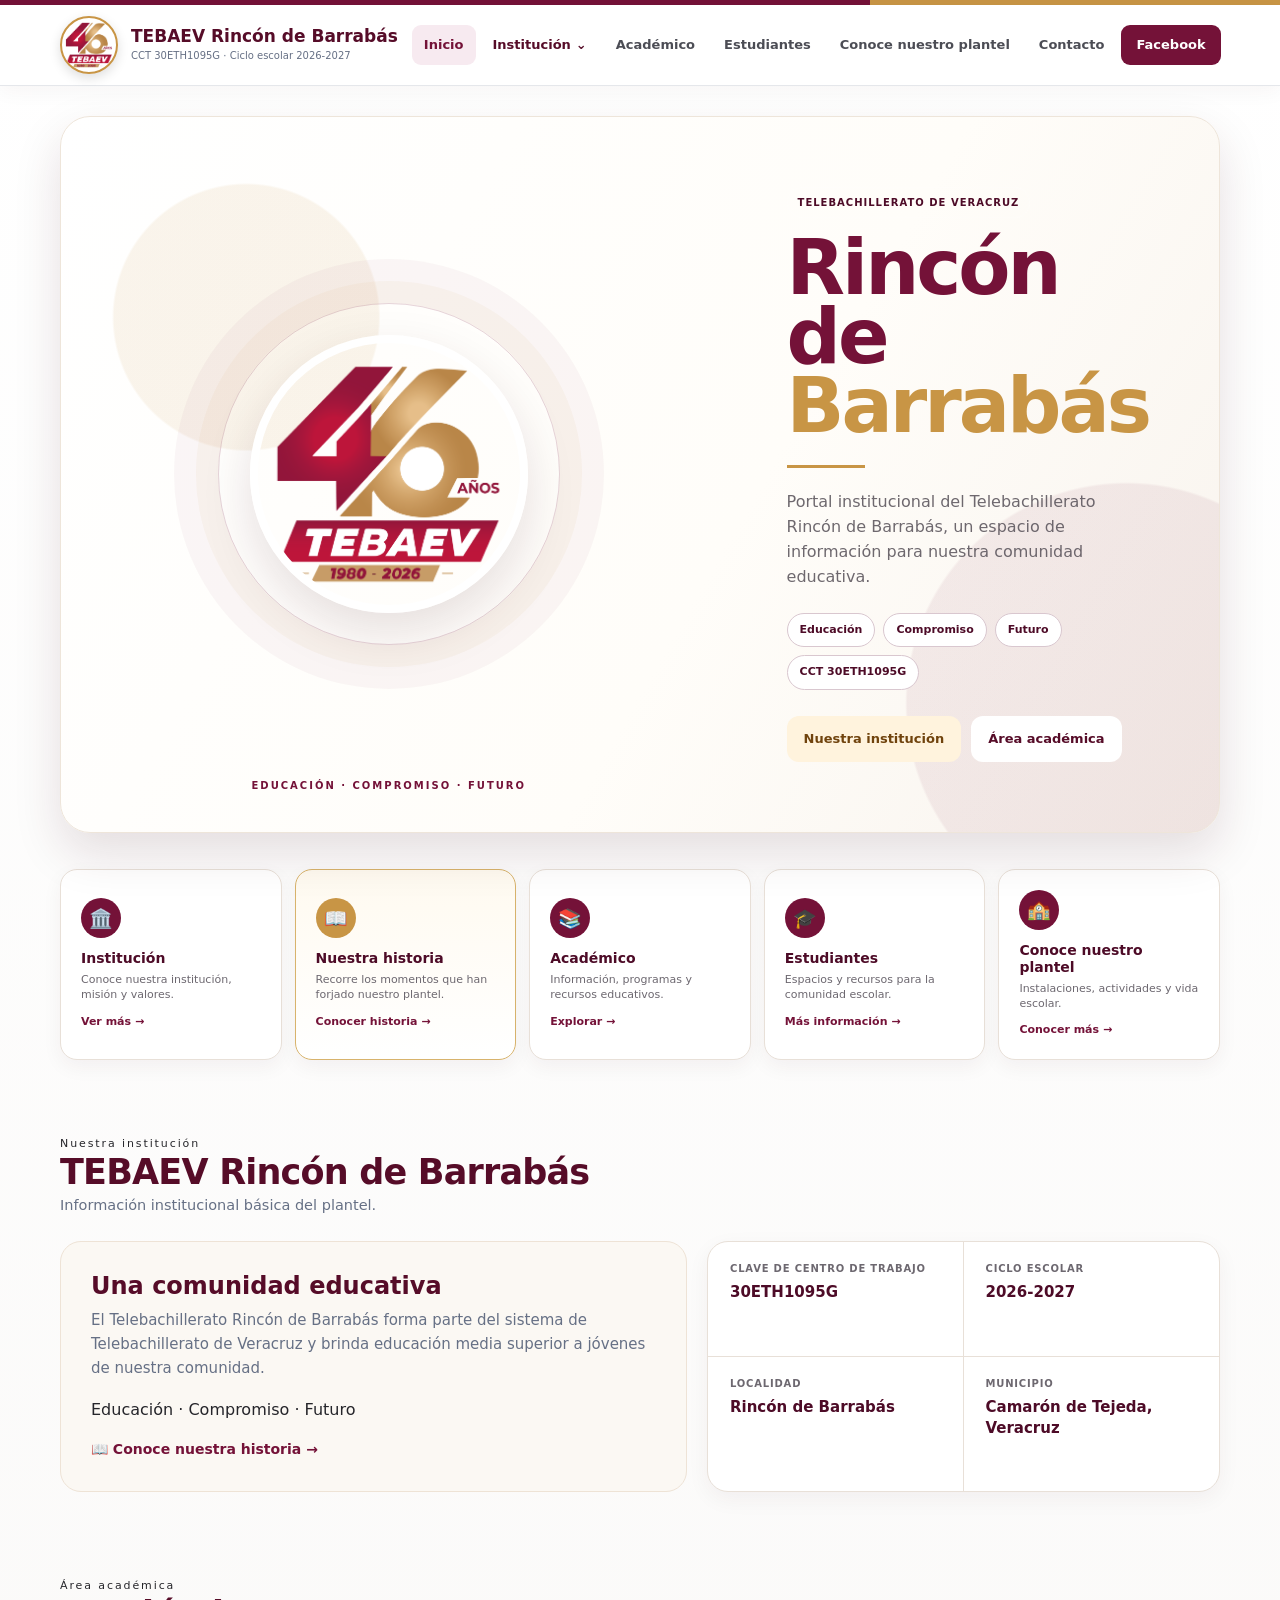
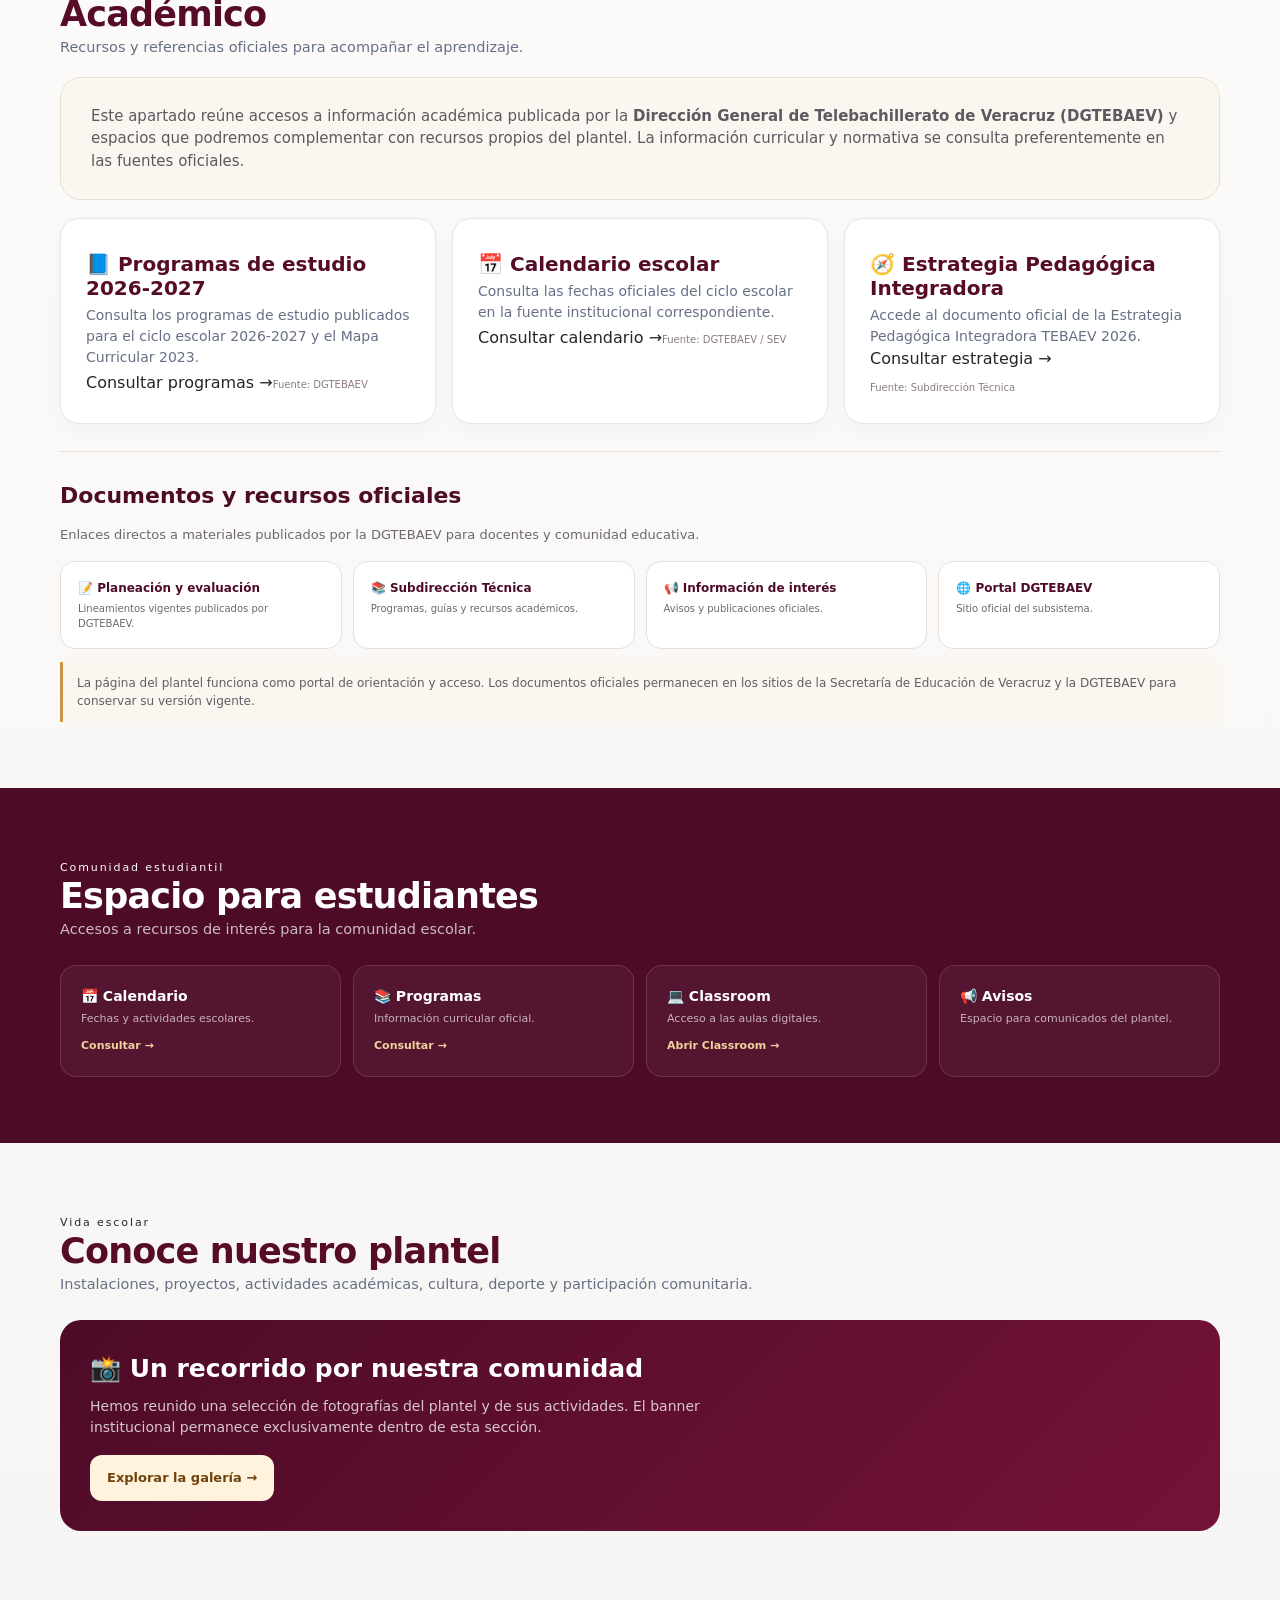
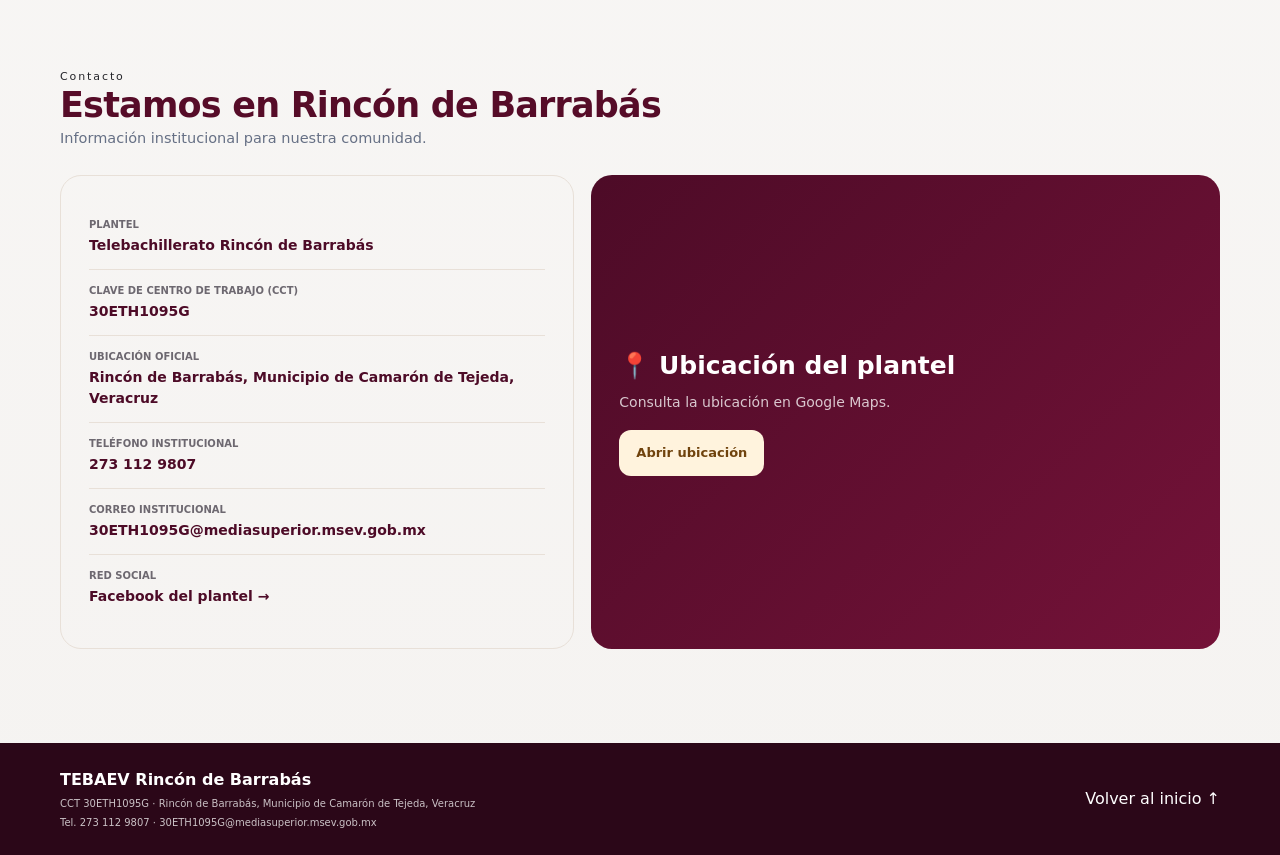
==== commit 6ffb59e5: "Actualizar portada institucional al aniversario 46" ====
--- a/index.html
+++ b/index.html
@@ -8,7 +8,7 @@
 <meta property="og:type" content="website">
 <meta property="og:title" content="TEBAEV Rincón de Barrabás | Portal institucional">
 <meta property="og:description" content="Información institucional, académica y comunitaria del Telebachillerato Rincón de Barrabás.">
-<meta property="og:image" content="https://mario-orther.github.io/TEBAEV-Rincon-de-Barrabas/Portada%20Tebaev%20RdB.jpg">
+<meta property="og:image" content="https://mario-orther.github.io/TEBAEV-Rincon-de-Barrabas/Portada.jpg">
 <meta name="twitter:card" content="summary_large_image">
 <script type="application/ld+json">
 {
@@ -19,7 +19,7 @@
   "identifier":"30ETH1095G",
   "url":"https://mario-orther.github.io/TEBAEV-Rincon-de-Barrabas/",
   "logo":"https://mario-orther.github.io/TEBAEV-Rincon-de-Barrabas/LOGO%2046.png",
-  "image":"https://mario-orther.github.io/TEBAEV-Rincon-de-Barrabas/Portada%20Tebaev%20RdB.jpg",
+  "image":"https://mario-orther.github.io/TEBAEV-Rincon-de-Barrabas/Portada.jpg",
   "email":"30ETH1095G@mediasuperior.msev.gob.mx",
   "telephone":"+52 273 112 9807",
   "address":{
--- a/assets/home.css
+++ b/assets/home.css
@@ -1,5 +1,5 @@
 :root{--home-v:#741238;--home-v2:#4d0b27;--home-g:#c89545;--home-c:#faf6f0;--home-m:#6d6870;--home-b:#e8e0d8;--home-shadow:0 16px 40px rgba(62,12,34,.1)}
-.heroBox{min-height:520px;border-radius:30px;overflow:hidden;box-shadow:var(--home-shadow);background:radial-gradient(circle at 80% 18%,#9b244f 0 8%,transparent 8.2%),radial-gradient(circle at 88% 85%,#9b244f 0 14%,transparent 14.2%),linear-gradient(135deg,var(--home-v2),var(--home-v));position:relative;display:grid;grid-template-columns:1.18fr .82fr}.copy{padding:clamp(38px,5.5vw,70px);display:flex;flex-direction:column;justify-content:center;color:#fff}.copy h1{font-size:clamp(52px,6.2vw,76px);line-height:.91;letter-spacing:-3px;margin:15px 0 17px}.copy h1 span{display:block;color:#f0d29d}.line{width:78px;height:3px;background:var(--home-g);margin:8px 0 22px}.copy p{max-width:510px;color:#ffffffc9;font-size:16px;margin:0}.meta{display:flex;flex-wrap:wrap;gap:8px;margin-top:23px}.meta span{padding:8px 12px;border:1px solid #ffffff30;border-radius:999px;font-size:11px;font-weight:800}.heroMark{display:flex;align-items:center;justify-content:center;position:relative}.heroMark:before{content:"";position:absolute;width:340px;height:340px;border:1px solid #ffffff35;border-radius:50%;box-shadow:0 0 0 22px #ffffff08,0 0 0 44px #ffffff05}.heroMark img{position:relative;width:min(278px,59%);aspect-ratio:1;border-radius:50%;object-fit:cover;box-shadow:0 20px 50px #26041466;border:8px solid #fff}.markText{position:absolute;left:0;right:0;bottom:39px;text-align:center;color:#f0d29d;font-size:10px;font-weight:900;letter-spacing:2px;text-transform:uppercase}.quick{padding:14px 0 22px}.quickGrid{display:grid;grid-template-columns:repeat(5,1fr);gap:13px}.quickCard{min-height:150px;padding:20px;border:1px solid var(--home-b);border-radius:17px;background:#fff;box-shadow:0 7px 20px #3c0f230d;display:flex;flex-direction:column;justify-content:center;transition:.2s ease}.quickCard:hover{transform:translateY(-3px);border-color:#d5b06f;box-shadow:0 13px 28px #3c0f2314}.quickCard.featured{background:linear-gradient(180deg,#fffaf0,#fff);border-color:#d8b36c}.quickIcon{width:40px;height:40px;border-radius:50%;display:grid;place-items:center;background:var(--home-v);color:#fff;font-size:19px;margin-bottom:12px}.quickCard.featured .quickIcon{background:var(--home-g);color:#3a210d}.quickCard b{color:var(--home-v2);font-size:14px;line-height:1.25}.quickCard p{margin:4px 0 0;color:var(--home-m);font-size:11px;line-height:1.4}.quickCard .qLink{margin-top:11px;color:var(--home-v);font-size:11px;font-weight:900}.institution{display:grid;grid-template-columns:1.1fr .9fr;gap:20px;margin-top:25px}.academicIntro{margin-top:25px;padding:27px 30px;border-radius:21px;background:var(--home-c);border:1px solid #eadfce}.academicIntro p{margin:0;color:#5d5960;font-size:15px}.cards{display:grid;grid-template-columns:repeat(3,1fr);gap:16px;margin-top:18px}.source{display:inline-block;margin-top:9px;color:#8b7a83;font-size:10px}.official{border-top:1px solid var(--home-b);margin-top:27px;padding-top:27px}.official h3{margin:0;color:var(--home-v2);font-size:22px}.official p{color:var(--home-m);font-size:13px}.officialGrid{display:grid;grid-template-columns:repeat(4,1fr);gap:11px;margin-top:16px}.official a{padding:17px;border:1px solid var(--home-b);border-radius:15px;background:#fff;font-size:12px;font-weight:900;color:var(--home-v2)}.official a span{display:block;color:var(--home-m);font-size:10px;font-weight:500;margin-top:4px}.note{margin-top:13px;padding:12px 14px;border-left:3px solid var(--home-g);background:var(--home-c);color:#625d63;font-size:12px}.students{background:var(--home-v2);color:#fff}.students .head h2{color:#fff}.students .head p{color:#ffffffb8}.studentGrid{display:grid;grid-template-columns:repeat(4,1fr);gap:12px;margin-top:25px}.studentCard{padding:20px;border:1px solid #ffffff20;border-radius:16px;background:#ffffff0b}.studentCard strong{display:block;font-size:14px}.studentCard span{display:block;color:#ffffffad;font-size:11px;margin-top:4px}.studentCard a{display:inline-block;margin-top:10px;color:#f0d29d;font-size:11px;font-weight:900}.galleryPreview{margin-top:25px;padding:30px;border-radius:21px;background:linear-gradient(135deg,var(--home-v2),var(--home-v));color:#fff}.galleryPreview h3{margin:0 0 8px;font-size:25px}.galleryPreview p{margin:0;color:#ffffffc4;font-size:14px;max-width:680px}.galleryPreview .btn{margin-top:17px}.contact{display:grid;grid-template-columns:.9fr 1.1fr;gap:17px;margin-top:25px}.contactCard{padding:28px;border:1px solid var(--home-b);border-radius:21px}.row{padding:13px 0;border-bottom:1px solid var(--home-b)}.row:last-child{border:0}.row small{display:block;color:var(--home-m);font-size:10px;font-weight:900;text-transform:uppercase}.row strong{display:block;color:var(--home-v2);font-size:14px;margin-top:3px}.map{padding:28px;border-radius:21px;background:linear-gradient(135deg,var(--home-v2),var(--home-v));color:#fff;display:flex;flex-direction:column;justify-content:center}.map h3{margin:0 0 7px;font-size:25px}.map p{margin:0;color:#ffffffc4;font-size:14px}.map .btn{margin-top:17px;align-self:flex-start}
+.heroBox{min-height:520px;border-radius:30px;overflow:hidden;box-shadow:var(--home-shadow);background:radial-gradient(circle at 16% 28%,rgba(200,149,69,.10) 0 12%,transparent 12.2%),radial-gradient(circle at 92% 82%,rgba(116,18,56,.07) 0 18%,transparent 18.2%),linear-gradient(120deg,#fff 0%,#fffdf9 58%,#f8f3ed 100%);position:relative;display:grid;grid-template-columns:1.18fr .82fr;border:1px solid #eee5da}.copy{padding:clamp(38px,5.5vw,70px);display:flex;flex-direction:column;justify-content:center;color:var(--home-v2)}.copy h1{font-size:clamp(52px,6.2vw,76px);line-height:.91;letter-spacing:-3px;margin:15px 0 17px;color:var(--home-v)}.copy h1 span{display:block;color:var(--home-g)}.line{width:78px;height:3px;background:var(--home-g);margin:8px 0 22px}.copy p{max-width:510px;color:#5f5960;font-size:16px;margin:0}.meta{display:flex;flex-wrap:wrap;gap:8px;margin-top:23px}.meta span{padding:8px 12px;border:1px solid #d9c7cf;border-radius:999px;font-size:11px;font-weight:800;color:var(--home-v2);background:#fff}.heroMark{display:flex;align-items:center;justify-content:center;position:relative}.heroMark:before{content:"";position:absolute;width:340px;height:340px;border:1px solid rgba(116,18,56,.18);border-radius:50%;box-shadow:0 0 0 22px rgba(200,149,69,.06),0 0 0 44px rgba(116,18,56,.035)}.heroMark img{position:relative;width:min(278px,59%);aspect-ratio:1;border-radius:50%;object-fit:cover;box-shadow:0 20px 50px rgba(62,12,34,.13);border:8px solid #fff}.markText{position:absolute;left:0;right:0;bottom:39px;text-align:center;color:var(--home-v);font-size:10px;font-weight:900;letter-spacing:2px;text-transform:uppercase}.quick{padding:14px 0 22px}.quickGrid{display:grid;grid-template-columns:repeat(5,1fr);gap:13px}.quickCard{min-height:150px;padding:20px;border:1px solid var(--home-b);border-radius:17px;background:#fff;box-shadow:0 7px 20px #3c0f230d;display:flex;flex-direction:column;justify-content:center;transition:.2s ease}.quickCard:hover{transform:translateY(-3px);border-color:#d5b06f;box-shadow:0 13px 28px #3c0f2314}.quickCard.featured{background:linear-gradient(180deg,#fffaf0,#fff);border-color:#d8b36c}.quickIcon{width:40px;height:40px;border-radius:50%;display:grid;place-items:center;background:var(--home-v);color:#fff;font-size:19px;margin-bottom:12px}.quickCard.featured .quickIcon{background:var(--home-g);color:#3a210d}.quickCard b{color:var(--home-v2);font-size:14px;line-height:1.25}.quickCard p{margin:4px 0 0;color:var(--home-m);font-size:11px;line-height:1.4}.quickCard .qLink{margin-top:11px;color:var(--home-v);font-size:11px;font-weight:900}.institution{display:grid;grid-template-columns:1.1fr .9fr;gap:20px;margin-top:25px}.academicIntro{margin-top:25px;padding:27px 30px;border-radius:21px;background:var(--home-c);border:1px solid #eadfce}.academicIntro p{margin:0;color:#5d5960;font-size:15px}.cards{display:grid;grid-template-columns:repeat(3,1fr);gap:16px;margin-top:18px}.source{display:inline-block;margin-top:9px;color:#8b7a83;font-size:10px}.official{border-top:1px solid var(--home-b);margin-top:27px;padding-top:27px}.official h3{margin:0;color:var(--home-v2);font-size:22px}.official p{color:var(--home-m);font-size:13px}.officialGrid{display:grid;grid-template-columns:repeat(4,1fr);gap:11px;margin-top:16px}.official a{padding:17px;border:1px solid var(--home-b);border-radius:15px;background:#fff;font-size:12px;font-weight:900;color:var(--home-v2)}.official a span{display:block;color:var(--home-m);font-size:10px;font-weight:500;margin-top:4px}.note{margin-top:13px;padding:12px 14px;border-left:3px solid var(--home-g);background:var(--home-c);color:#625d63;font-size:12px}.students{background:var(--home-v2);color:#fff}.students .head h2{color:#fff}.students .head p{color:#ffffffb8}.studentGrid{display:grid;grid-template-columns:repeat(4,1fr);gap:12px;margin-top:25px}.studentCard{padding:20px;border:1px solid #ffffff20;border-radius:16px;background:#ffffff0b}.studentCard strong{display:block;font-size:14px}.studentCard span{display:block;color:#ffffffad;font-size:11px;margin-top:4px}.studentCard a{display:inline-block;margin-top:10px;color:#f0d29d;font-size:11px;font-weight:900}.galleryPreview{margin-top:25px;padding:30px;border-radius:21px;background:linear-gradient(135deg,var(--home-v2),var(--home-v));color:#fff}.galleryPreview h3{margin:0 0 8px;font-size:25px}.galleryPreview p{margin:0;color:#ffffffc4;font-size:14px;max-width:680px}.galleryPreview .btn{margin-top:17px}.contact{display:grid;grid-template-columns:.9fr 1.1fr;gap:17px;margin-top:25px}.contactCard{padding:28px;border:1px solid var(--home-b);border-radius:21px}.row{padding:13px 0;border-bottom:1px solid var(--home-b)}.row:last-child{border:0}.row small{display:block;color:var(--home-m);font-size:10px;font-weight:900;text-transform:uppercase}.row strong{display:block;color:var(--home-v2);font-size:14px;margin-top:3px}.map{padding:28px;border-radius:21px;background:linear-gradient(135deg,var(--home-v2),var(--home-v));color:#fff;display:flex;flex-direction:column;justify-content:center}.map h3{margin:0 0 7px;font-size:25px}.map p{margin:0;color:#ffffffc4;font-size:14px}.map .btn{margin-top:17px;align-self:flex-start}
 section.content{padding:44px 0}
 #institucion{padding-top:48px;padding-bottom:38px}
 #academico{padding-top:42px}
